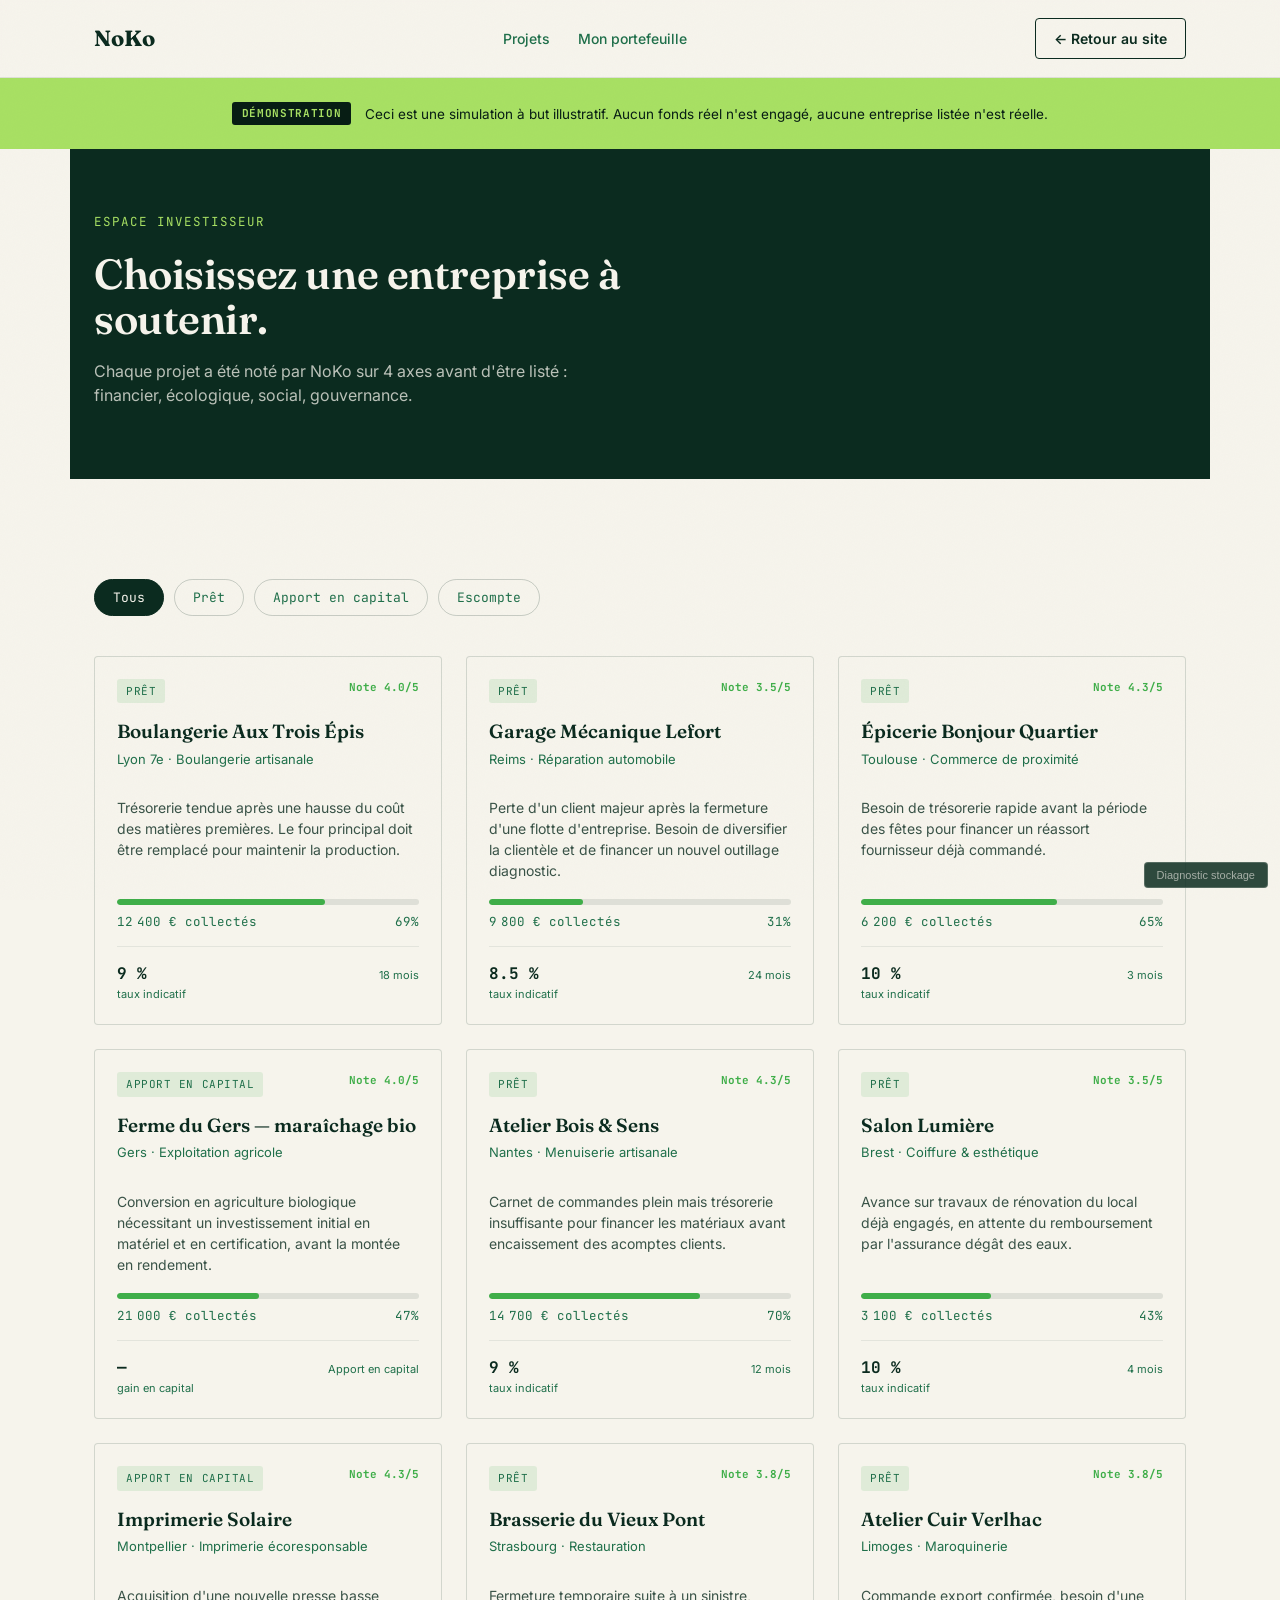
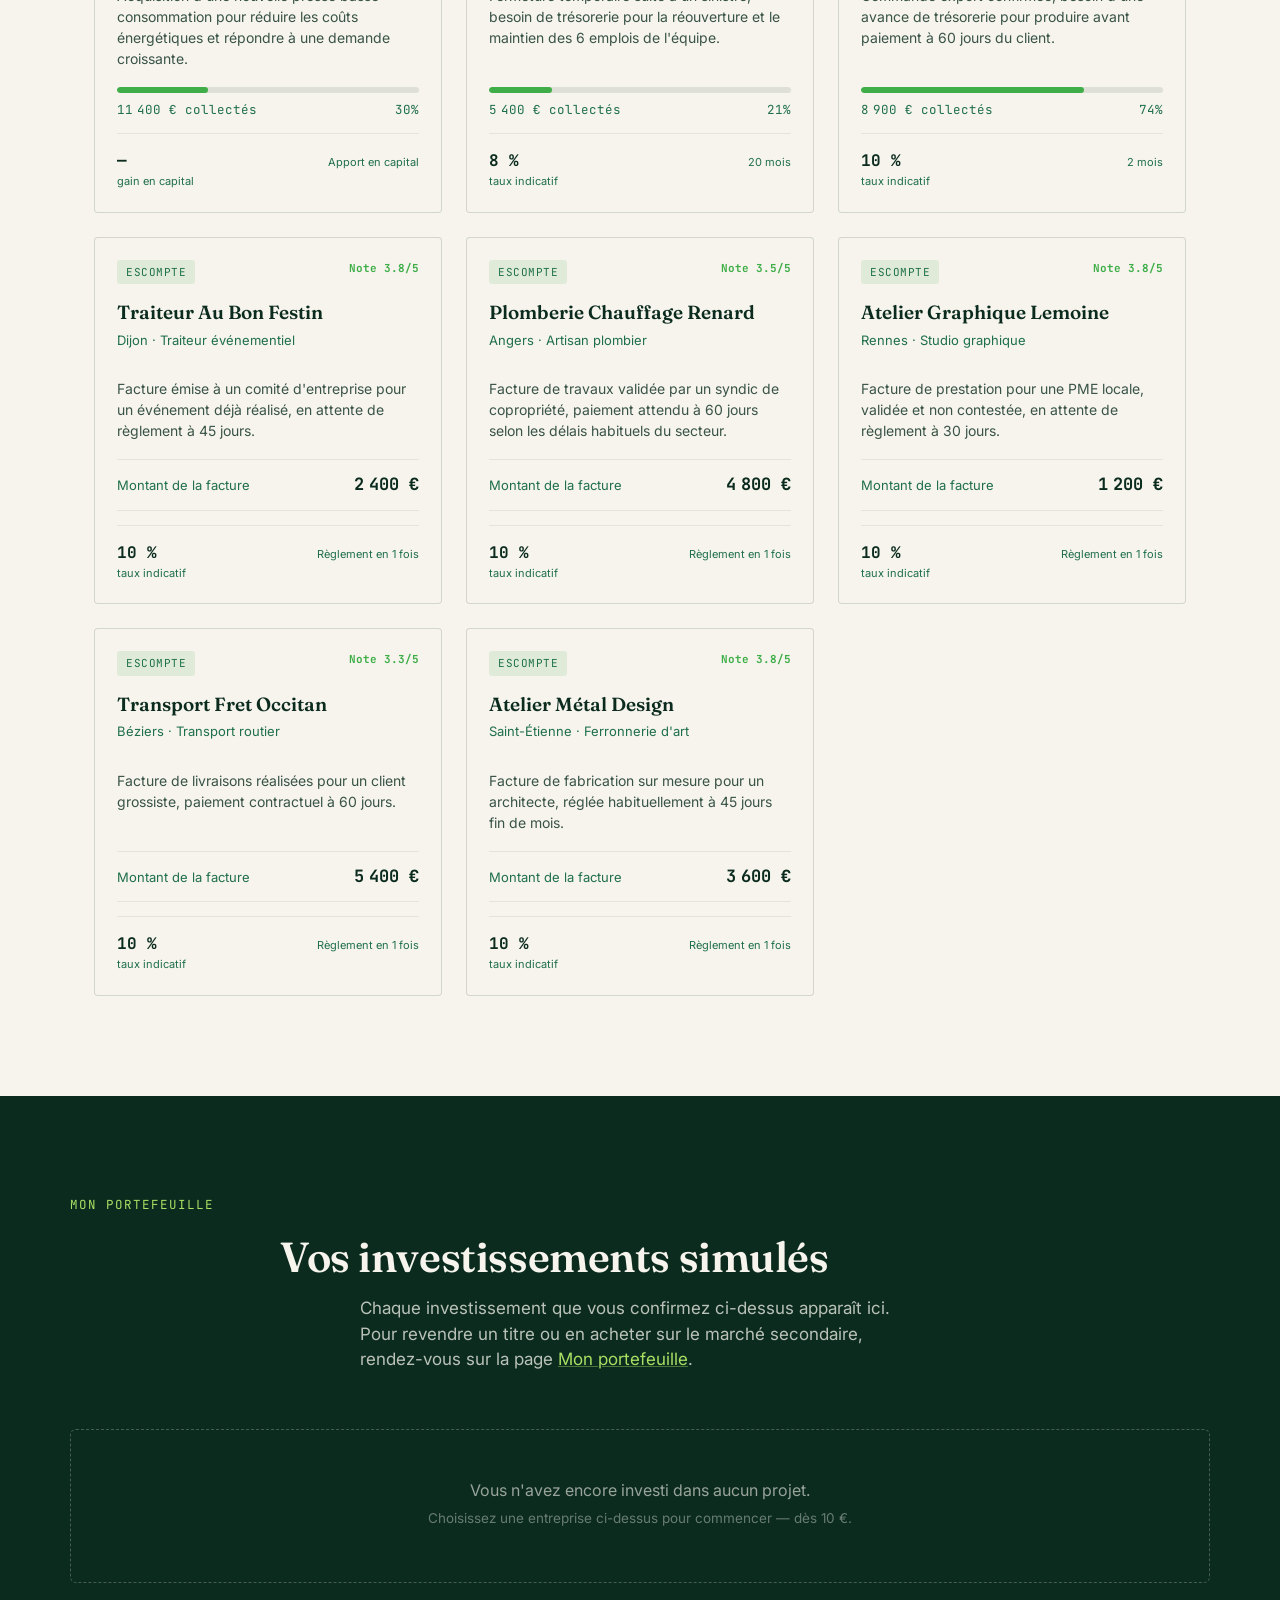
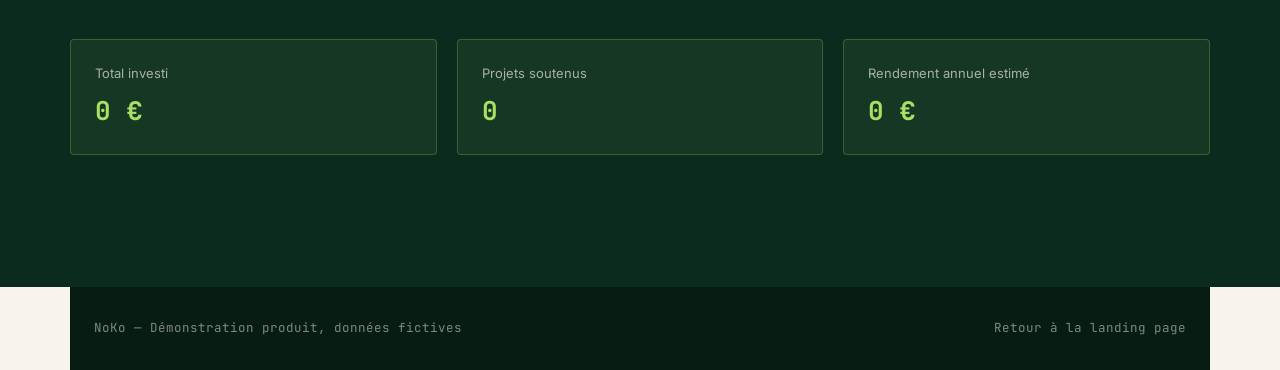
==== demo/index.html @ 0f59f904 "Escompte: retrait barre progression (remplacee par montant facture). Achat multiple sur marche secon" ====
<!DOCTYPE html>
<html lang="fr">
<head>
<meta charset="UTF-8">
<meta name="viewport" content="width=device-width, initial-scale=1.0">
<title>Démo — NoKo</title>
<meta name="description" content="Démonstration de la plateforme NoKo : parcourez des projets de TPE en difficulté et simulez un investissement.">
<link rel="preconnect" href="https://fonts.googleapis.com">
<link rel="preconnect" href="https://fonts.gstatic.com" crossorigin>
<link href="https://fonts.googleapis.com/css2?family=Fraunces:opsz,wght@9..144,300..900&family=Inter:wght@400;500;600;700&family=JetBrains+Mono:wght@400;500;700&display=swap" rel="stylesheet">
<link rel="stylesheet" href="../style.css">
<link rel="stylesheet" href="demo.css">
</head>
<body>

<div class="grain"></div>

<header class="nav">
  <div class="nav-inner">
    <a href="../" class="logo">NoKo</a>
    <nav class="nav-links">
      <a href="#projets">Projets</a>
      <a href="portefeuille.html">Mon portefeuille</a>
    </nav>
    <a href="../" class="btn btn-ghost nav-cta">← Retour au site</a>
  </div>
</header>

<main>
  <section class="demo-banner">
    <span class="demo-tag">Démonstration</span>
    <p>Ceci est une simulation à but illustratif. Aucun fonds réel n'est engagé, aucune entreprise listée n'est réelle.</p>
  </section>

  <section class="demo-hero">
    <p class="eyebrow">Espace investisseur</p>
    <h1>Choisissez une entreprise à soutenir.</h1>
    <p class="hero-sub-light">Chaque projet a été noté par NoKo sur 4 axes avant d'être listé : financier, écologique, social, gouvernance.</p>
  </section>

  <section class="section" id="projets">
    <div class="filters">
      <button class="filter-chip active" data-filter="tous">Tous</button>
      <button class="filter-chip" data-filter="pret">Prêt</button>
      <button class="filter-chip" data-filter="capital">Apport en capital</button>
      <button class="filter-chip" data-filter="escompte">Escompte</button>
    </div>

    <div class="project-grid" id="project-grid"></div>
  </section>

  <!-- Modal projet / investissement -->
  <div class="modal-overlay" id="modal-overlay">
    <div class="modal" role="dialog" aria-modal="true" aria-labelledby="modal-title">
      <button class="modal-close" id="modal-close" aria-label="Fermer">×</button>
      <div id="modal-content"></div>
    </div>
  </div>

  <section class="section section-dark" id="portefeuille">
    <p class="eyebrow">Mon portefeuille</p>
    <h2>Vos investissements simulés</h2>
    <p class="section-intro">Chaque investissement que vous confirmez ci-dessus apparaît ici. Pour revendre un titre ou en acheter sur le marché secondaire, rendez-vous sur la page <a href="portefeuille.html" class="inline-link">Mon portefeuille</a>.</p>

    <div id="portfolio-empty" class="portfolio-empty">
      <p>Vous n'avez encore investi dans aucun projet.</p>
      <p class="portfolio-empty-sub">Choisissez une entreprise ci-dessus pour commencer — dès 10 €.</p>
    </div>

    <div id="portfolio-summary" class="portfolio-summary" hidden>
      <div class="summary-card">
        <span class="summary-label">Total investi</span>
        <span class="summary-value" id="summary-total">0 €</span>
      </div>
      <div class="summary-card">
        <span class="summary-label">Projets soutenus</span>
        <span class="summary-value" id="summary-count">0</span>
      </div>
      <div class="summary-card">
        <span class="summary-label">Rendement annuel estimé</span>
        <span class="summary-value" id="summary-yield">0 €</span>
      </div>
    </div>

    <div id="portfolio-list" class="portfolio-list"></div>
  </section>
</main>

<footer class="footer">
  <span>NoKo — Démonstration produit, données fictives</span>
  <span><a href="../">Retour à la landing page</a></span>
</footer>

<script src="portfolio-store.js?v=3"></script>
<script src="demo.js?v=3"></script>
</body>
</html>
---- style.css ----
/* ============================================
   NOKO — Design tokens
   ============================================ */
:root{
  --forest:      #0B2B1F;
  --forest-deep: #071D14;
  --green-mid:   #1F6F4A;
  --green-vivid: #3FAE49;
  --green-acid:  #A8E063;
  --cream:       #F6F4EC;
  --cream-dim:   #ECE8DA;
  --ink:         #0B2B1F;

  --font-display: "Fraunces", serif;
  --font-body: "Inter", sans-serif;
  --font-mono: "JetBrains Mono", monospace;

  --radius: 4px;
  --max-w: 1140px;
}

*{ box-sizing: border-box; }
html{ scroll-behavior: smooth; }

body{
  margin: 0;
  background: var(--cream);
  color: var(--ink);
  font-family: var(--font-body);
  font-size: 16px;
  line-height: 1.5;
  -webkit-font-smoothing: antialiased;
}

a{ color: inherit; text-decoration: none; }

h1, h2, h3{
  font-family: var(--font-display);
  font-weight: 600;
  line-height: 1.08;
  margin: 0;
  letter-spacing: -0.01em;
}

::selection{ background: var(--green-acid); color: var(--forest-deep); }

:focus-visible{
  outline: 2px solid var(--green-vivid);
  outline-offset: 3px;
}

/* Subtle grain overlay for warmth, not decoration */
.grain{
  position: fixed; inset: 0; pointer-events: none; z-index: 999;
  opacity: 0.025; mix-blend-mode: multiply;
  background-image: url("data:image/svg+xml,%3Csvg xmlns='http://www.w3.org/2000/svg' width='100' height='100'%3E%3Cfilter id='n'%3E%3CfeTurbulence type='fractalNoise' baseFrequency='0.9' numOctaves='2'/%3E%3C/filter%3E%3Crect width='100%25' height='100%25' filter='url(%23n)'/%3E%3C/svg%3E");
}

@media (prefers-reduced-motion: reduce){
  *{ animation-duration: 0.01ms !important; transition-duration: 0.01ms !important; }
}

/* ============================================
   NAV
   ============================================ */
.nav{
  position: sticky; top: 0; z-index: 100;
  background: rgba(246,244,236,0.92);
  backdrop-filter: blur(8px);
  border-bottom: 1px solid rgba(11,43,31,0.1);
}
.nav-inner{
  max-width: var(--max-w); margin: 0 auto;
  display: flex; align-items: center; justify-content: space-between;
  padding: 18px 24px;
}
.logo{
  font-family: var(--font-display);
  font-weight: 700; font-size: 22px;
  color: var(--forest);
}
.nav-links{ display: flex; gap: 28px; }
.nav-links a{
  font-size: 14px; font-weight: 500;
  color: var(--green-mid);
  transition: color 0.15s;
}
.nav-links a:hover{ color: var(--forest); }
.nav-cta{ font-size: 14px !important; padding: 9px 18px !important; }

@media (max-width: 760px){
  .nav-links{ display: none; }
}

/* ============================================
   BUTTONS
   ============================================ */
.btn{
  display: inline-flex; align-items: center; justify-content: center;
  padding: 14px 28px;
  font-family: var(--font-body); font-weight: 600; font-size: 15px;
  border-radius: var(--radius);
  border: 1.5px solid transparent;
  cursor: pointer;
  transition: transform 0.15s, background 0.15s, color 0.15s, border-color 0.15s;
}
.btn-primary{
  background: var(--green-vivid); color: var(--forest-deep);
}
.btn-primary:hover{ background: var(--green-acid); transform: translateY(-1px); }

.btn-ghost{
  background: transparent; border-color: var(--forest);
  color: var(--forest);
}
.btn-ghost:hover{ background: var(--forest); color: var(--cream); }

.btn-text{
  color: var(--green-mid); padding: 14px 8px;
}
.btn-text:hover{ color: var(--forest); }

/* ============================================
   HERO
   ============================================ */
.hero{
  position: relative;
  padding-top: 64px;
  overflow: hidden;
  background: var(--forest);
  color: var(--cream);
}

.hero-ticker{
  border-top: 1px solid rgba(246,244,236,0.15);
  border-bottom: 1px solid rgba(246,244,236,0.15);
  overflow: hidden;
  white-space: nowrap;
  padding: 12px 0;
  background: var(--forest-deep);
}
.ticker-track{
  display: inline-flex;
  animation: ticker 38s linear infinite;
}
.ticker-track span{
  font-family: var(--font-mono);
  font-size: 13px;
  color: var(--green-acid);
  padding: 0 32px;
  border-right: 1px solid rgba(168,224,99,0.25);
}
@keyframes ticker{
  from{ transform: translateX(0); }
  to{ transform: translateX(-50%); }
}

.hero-content{
  max-width: var(--max-w); margin: 0 auto;
  padding: 88px 24px 110px;
}
.eyebrow{
  font-family: var(--font-mono);
  font-size: 12.5px; letter-spacing: 0.08em; text-transform: uppercase;
  color: var(--green-acid);
  margin: 0 0 20px;
}
.hero h1{
  font-size: clamp(36px, 6vw, 64px);
  color: var(--cream);
  margin-bottom: 28px;
  max-width: 760px;
}
.underline-acid{
  color: var(--green-acid);
  text-decoration: underline;
  text-decoration-thickness: 3px;
  text-underline-offset: 4px;
  text-decoration-color: rgba(168,224,99,0.4);
}
.hero-sub{
  font-size: 18px; line-height: 1.6;
  max-width: 540px;
  color: rgba(246,244,236,0.82);
  margin-bottom: 40px;
}
.hero-actions{ display: flex; gap: 16px; flex-wrap: wrap; align-items: center; }
.hero .btn-text{ color: var(--green-acid); }
.hero .btn-text:hover{ color: var(--cream); }

/* ============================================
   SECTIONS — generic
   ============================================ */
.section{
  max-width: var(--max-w); margin: 0 auto;
  padding: 100px 24px;
}
.section-dark{
  max-width: 100%;
  background: var(--forest);
  color: var(--cream);
}
.section-dark > *{ max-width: var(--max-w); margin-left: auto; margin-right: auto; }
.section-dark .eyebrow{ color: var(--green-acid); }
.section-dark h2{ color: var(--cream); }

.section h2{
  font-size: clamp(28px, 4vw, 42px);
  max-width: 720px;
  margin-bottom: 8px;
}
.section-intro{
  font-size: 17px; color: var(--green-mid);
  max-width: 560px; margin-top: 16px;
}
.section-dark .section-intro{ color: rgba(246,244,236,0.75); }
.section-note{
  font-family: var(--font-mono); font-size: 12.5px;
  color: var(--green-mid); margin-top: 40px;
}

/* ============================================
   PROBLEME — stats
   ============================================ */
.stat-row{
  display: grid; grid-template-columns: repeat(3, 1fr); gap: 32px;
  margin-top: 56px;
}
.stat-block{ display: flex; flex-direction: column; gap: 10px; }
.stat-num{
  font-family: var(--font-mono); font-weight: 700;
  font-size: 48px; color: var(--green-vivid);
  line-height: 1;
}
.stat-label{ font-size: 15px; color: var(--forest); opacity: 0.85; }

@media (max-width: 760px){
  .stat-row{ grid-template-columns: 1fr; gap: 36px; }
}

/* ============================================
   MODELE — compare + how-it-works
   ============================================ */
.compare{
  display: grid; grid-template-columns: 1fr 1fr; gap: 24px;
  margin-top: 56px;
}
.compare-col{
  padding: 32px; border-radius: var(--radius);
}
.compare-them{
  background: rgba(246,244,236,0.04);
  border: 1px solid rgba(246,244,236,0.12);
}
.compare-them h3{ color: rgba(246,244,236,0.6); font-size: 16px; margin-bottom: 18px; font-weight: 500;}
.compare-them ul{ color: rgba(246,244,236,0.55); }

.compare-us{
  background: rgba(168,224,99,0.08);
  border: 1px solid rgba(168,224,99,0.35);
}
.compare-us h3{ color: var(--green-acid); font-size: 16px; margin-bottom: 18px; font-weight: 600;}
.compare-us ul{ color: var(--cream); }

.compare ul{ margin: 0; padding: 0; list-style: none; display: flex; flex-direction: column; gap: 14px; font-size: 15px; }
.compare li{ padding-left: 18px; border-left: 2px solid rgba(255,255,255,0.15); }

@media (max-width: 760px){
  .compare{ grid-template-columns: 1fr; }
}

.how-it-works{
  display: grid; grid-template-columns: repeat(3, 1fr); gap: 32px;
  margin-top: 72px;
}
.how-num{
  display: block;
  font-family: var(--font-mono); font-size: 12.5px; letter-spacing: 0.06em; text-transform: uppercase;
  color: var(--green-vivid); margin-bottom: 12px;
}
.how-step p{ font-size: 15px; color: rgba(246,244,236,0.78); margin: 0; }

@media (max-width: 760px){
  .how-it-works{ grid-template-columns: 1fr; gap: 28px; }
}

.blockchain-note{
  margin-top: 56px; padding-top: 32px;
  border-top: 1px solid rgba(246,244,236,0.15);
  font-size: 14.5px; color: rgba(246,244,236,0.65);
  max-width: 640px;
}

/* ============================================
   SIMULATEUR (signature element)
   ============================================ */
.simulator{
  display: grid; grid-template-columns: 1fr 1fr; gap: 0;
  margin-top: 56px;
  border: 1.5px solid var(--forest);
  border-radius: var(--radius);
  overflow: hidden;
}
.simulator-input{
  padding: 44px 36px;
  background: var(--cream-dim);
}
.simulator-input label{
  display: block;
  font-family: var(--font-mono); font-size: 12.5px; text-transform: uppercase; letter-spacing: 0.06em;
  color: var(--green-mid); margin-bottom: 16px;
}
.amount-display{
  font-family: var(--font-mono); font-weight: 700;
  font-size: 56px; color: var(--forest);
  margin-bottom: 28px;
}
.amount-period{ font-size: 20px; color: var(--green-mid); }

input[type="range"]{
  width: 100%; height: 6px;
  -webkit-appearance: none; appearance: none;
  background: linear-gradient(to right, var(--green-vivid) 0%, var(--green-vivid) 4%, rgba(11,43,31,0.15) 4%);
  border-radius: 3px; outline: none;
}
input[type="range"]::-webkit-slider-thumb{
  -webkit-appearance: none;
  width: 22px; height: 22px; border-radius: 50%;
  background: var(--forest);
  border: 3px solid var(--green-acid);
  cursor: pointer;
}
input[type="range"]::-moz-range-thumb{
  width: 22px; height: 22px; border-radius: 50%;
  background: var(--forest); border: 3px solid var(--green-acid);
  cursor: pointer;
}
.slider-bounds{
  display: flex; justify-content: space-between;
  font-family: var(--font-mono); font-size: 12px; color: var(--green-mid);
  margin-top: 10px;
}

.simulator-output{
  padding: 44px 36px;
  background: var(--forest);
  color: var(--cream);
  display: flex; flex-direction: column; gap: 22px;
}
.output-line{ display: flex; flex-direction: column; gap: 4px; }
.output-label{ font-size: 13.5px; color: rgba(246,244,236,0.65); }
.output-value{
  font-family: var(--font-mono); font-weight: 700; font-size: 26px;
  color: var(--green-acid);
}
.output-disclaimer{
  font-size: 12.5px; color: rgba(246,244,236,0.5);
  margin-top: auto; padding-top: 14px;
  border-top: 1px solid rgba(246,244,236,0.12);
}

@media (max-width: 760px){
  .simulator{ grid-template-columns: 1fr; }
}

.persona-card{
  margin-top: 32px; padding: 28px 32px;
  border-left: 3px solid var(--green-vivid);
  background: var(--cream-dim);
  border-radius: 0 var(--radius) var(--radius) 0;
}
.persona-head{ display: flex; align-items: baseline; gap: 12px; margin-bottom: 10px; flex-wrap: wrap; }
.persona-name{ font-family: var(--font-display); font-weight: 600; font-size: 18px; }
.persona-role{ font-family: var(--font-mono); font-size: 12.5px; color: var(--green-mid); }
.persona-card p{ margin: 0; font-size: 15px; color: var(--forest); opacity: 0.85; }

/* ============================================
   CHIFFRES
   ============================================ */
.numbers-table{ margin-top: 56px; }
.numbers-row{
  display: grid; grid-template-columns: 2fr 1fr 1fr 1fr;
  padding: 16px 0;
  border-bottom: 1px solid rgba(246,244,236,0.12);
  font-family: var(--font-mono); font-size: 15px;
}
.numbers-row span:not(:first-child){ text-align: right; }
.numbers-head{
  font-size: 12.5px; text-transform: uppercase; letter-spacing: 0.06em;
  color: var(--green-mid); border-bottom-color: rgba(246,244,236,0.25);
}
.numbers-row:first-child > span:first-child{ font-family: var(--font-body); }
.numbers-row:not(.numbers-head) span:first-child{ font-family: var(--font-body); color: rgba(246,244,236,0.75); }
.numbers-highlight{ color: var(--green-acid); font-weight: 700; }
.numbers-highlight span:first-child{ color: var(--green-acid) !important; font-weight: 600; }

@media (max-width: 600px){
  .numbers-row{ font-size: 12.5px; grid-template-columns: 1.6fr 1fr 1fr 1fr; }
}

.ask-card{
  margin-top: 64px; padding: 40px;
  background: rgba(168,224,99,0.07);
  border: 1px solid rgba(168,224,99,0.3);
  border-radius: var(--radius);
  display: flex; justify-content: space-between; align-items: center; gap: 32px;
  flex-wrap: wrap;
}
.ask-main{ display: flex; flex-direction: column; gap: 6px; }
.ask-label{ font-size: 13.5px; color: rgba(246,244,236,0.65); }
.ask-amount{ font-family: var(--font-mono); font-weight: 700; font-size: 40px; color: var(--green-acid); }
.ask-details{ display: flex; gap: 36px; flex-wrap: wrap; }
.ask-details div{ display: flex; flex-direction: column; gap: 4px; }
.ask-num{ font-family: var(--font-mono); font-weight: 700; font-size: 22px; color: var(--cream); }
.ask-details span:last-child{ font-size: 12.5px; color: rgba(246,244,236,0.6); }

/* ============================================
   EQUIPE
   ============================================ */
.team-grid{
  display: grid; grid-template-columns: repeat(3, 1fr); gap: 24px;
  margin-top: 56px;
}
.team-card{
  display: flex; flex-direction: column; gap: 8px;
  padding: 28px;
  border: 1px solid rgba(11,43,31,0.15);
  border-radius: var(--radius);
  transition: border-color 0.15s, transform 0.15s;
}
.team-card:hover{ border-color: var(--green-vivid); transform: translateY(-2px); }
.team-name{ font-family: var(--font-display); font-weight: 600; font-size: 19px; }
.team-role{ font-family: var(--font-mono); font-size: 12.5px; color: var(--green-mid); }
.team-card a{ font-size: 14px; color: var(--green-vivid); margin-top: 8px; }
.team-card a:hover{ text-decoration: underline; }

@media (max-width: 760px){
  .team-grid{ grid-template-columns: 1fr; }
}

/* ============================================
   CTA FINAL + FOOTER
   ============================================ */
.cta-final{
  text-align: center;
  padding: 120px 24px;
  background: var(--green-vivid);
  color: var(--forest-deep);
}
.cta-final h2{
  font-size: clamp(28px, 4.5vw, 46px);
  margin-bottom: 36px;
}
.cta-final .btn-ghost{ border-color: var(--forest-deep); color: var(--forest-deep); }
.cta-final .btn-ghost:hover{ background: var(--forest-deep); color: var(--cream); }
.cta-final .hero-actions{ justify-content: center; }

.footer{
  display: flex; justify-content: space-between; flex-wrap: wrap; gap: 8px;
  padding: 32px 24px;
  background: var(--forest-deep);
  color: rgba(246,244,236,0.5);
  font-family: var(--font-mono); font-size: 12.5px;
  max-width: var(--max-w); margin: 0 auto;
}
---- demo/demo.css ----
/* ============================================
   DEMO — styles spécifiques
   ============================================ */

.demo-banner{
  background: var(--green-acid);
  color: var(--forest-deep);
  display: flex; align-items: center; gap: 14px; justify-content: center;
  padding: 12px 24px;
  font-size: 13.5px;
  flex-wrap: wrap; text-align: center;
}
.demo-tag{
  font-family: var(--font-mono); font-weight: 700; font-size: 11px;
  text-transform: uppercase; letter-spacing: 0.06em;
  background: var(--forest-deep); color: var(--green-acid);
  padding: 3px 10px; border-radius: 3px;
}

.demo-hero{
  background: var(--forest);
  color: var(--cream);
  padding: 64px 24px 56px;
  max-width: var(--max-w);
  margin: 0 auto;
}
.demo-hero h1{
  font-size: clamp(28px, 4.5vw, 42px);
  color: var(--cream);
  margin: 18px 0 14px;
  max-width: 640px;
}
.hero-sub-light{ color: rgba(246,244,236,0.75); font-size: 16px; max-width: 520px; }

/* Filters */
.filters{ display: flex; gap: 10px; flex-wrap: wrap; margin-bottom: 40px; }
.filter-chip{
  font-family: var(--font-mono); font-size: 13px;
  padding: 9px 18px;
  border: 1.5px solid rgba(11,43,31,0.2);
  background: transparent; color: var(--green-mid);
  border-radius: 100px; cursor: pointer;
  transition: all 0.15s;
}
.filter-chip:hover{ border-color: var(--green-vivid); }
.filter-chip.active{
  background: var(--forest); border-color: var(--forest); color: var(--cream);
}

/* Project grid */
.project-grid{
  display: grid; grid-template-columns: repeat(3, 1fr); gap: 24px;
}
@media (max-width: 900px){ .project-grid{ grid-template-columns: 1fr 1fr; } }
@media (max-width: 600px){ .project-grid{ grid-template-columns: 1fr; } }

.project-card{
  display: flex; flex-direction: column;
  border: 1px solid rgba(11,43,31,0.15);
  border-radius: var(--radius);
  overflow: hidden;
  background: var(--cream);
  cursor: pointer;
  transition: transform 0.15s, border-color 0.15s, box-shadow 0.15s;
}
.project-card:hover{
  transform: translateY(-3px);
  border-color: var(--green-vivid);
  box-shadow: 0 8px 24px rgba(11,43,31,0.08);
}
.project-card-top{
  padding: 22px 22px 0;
  display: flex; justify-content: space-between; align-items: flex-start; gap: 10px;
}
.project-type{
  font-family: var(--font-mono); font-size: 11px; text-transform: uppercase; letter-spacing: 0.05em;
  padding: 4px 9px; border-radius: 3px;
  background: rgba(63,174,73,0.12); color: var(--green-mid);
  white-space: nowrap;
}
.project-score{
  font-family: var(--font-mono); font-size: 11px;
  color: var(--green-vivid); font-weight: 700;
}
.project-body{ padding: 14px 22px 22px; flex: 1; display: flex; flex-direction: column; }
.project-name{ font-family: var(--font-display); font-weight: 600; font-size: 19px; margin-bottom: 4px; }
.project-loc{ font-size: 13px; color: var(--green-mid); margin-bottom: 14px; }
.project-desc{ font-size: 14px; color: var(--forest); opacity: 0.8; margin-bottom: 18px; flex: 1; }

.project-progress{ margin-bottom: 14px; }
.progress-bar{
  height: 6px; border-radius: 3px;
  background: rgba(11,43,31,0.1);
  overflow: hidden; margin-bottom: 8px;
}
.progress-fill{ height: 100%; background: var(--green-vivid); border-radius: 3px; }
.progress-meta{
  display: flex; justify-content: space-between;
  font-family: var(--font-mono); font-size: 12.5px; color: var(--green-mid);
}

.project-footer{
  display: flex; justify-content: space-between; align-items: baseline;
  border-top: 1px solid rgba(11,43,31,0.08);
  padding-top: 14px;
}
.project-rate{ font-family: var(--font-mono); font-weight: 700; font-size: 16px; color: var(--forest); }
.project-rate-label{ font-size: 11px; color: var(--green-mid); display: block; }

/* Modal */
.modal-overlay{
  position: fixed; inset: 0; z-index: 200;
  background: rgba(7,29,20,0.6);
  display: none; align-items: center; justify-content: center;
  padding: 20px;
}
.modal-overlay.open{ display: flex; }
.modal{
  position: relative;
  background: var(--cream);
  border-radius: 6px;
  max-width: 520px; width: 100%;
  max-height: 88vh; overflow-y: auto;
  padding: 36px;
}
.modal-close{
  position: absolute; top: 16px; right: 16px;
  width: 32px; height: 32px; border-radius: 50%;
  background: rgba(11,43,31,0.08); border: none;
  font-size: 20px; color: var(--forest); cursor: pointer;
  line-height: 1;
}
.modal-close:hover{ background: rgba(11,43,31,0.15); }

.modal h2{ font-size: 24px; margin-bottom: 4px; padding-right: 30px; }
.modal-loc{ font-size: 13.5px; color: var(--green-mid); margin-bottom: 18px; }
.modal-desc{ font-size: 15px; line-height: 1.6; color: var(--forest); opacity: 0.85; margin-bottom: 24px; }

.modal-scores{ display: grid; grid-template-columns: repeat(4, 1fr); gap: 10px; margin-bottom: 28px; }
.modal-score{ text-align: center; padding: 10px 6px; background: var(--cream-dim); border-radius: 4px; }
.modal-score-val{ font-family: var(--font-mono); font-weight: 700; color: var(--green-vivid); display: block; font-size: 16px; }
.modal-score-label{ font-size: 10.5px; color: var(--green-mid); text-transform: uppercase; letter-spacing: 0.03em; }

.invest-form label{
  display: block; font-family: var(--font-mono); font-size: 12px; text-transform: uppercase; letter-spacing: 0.05em;
  color: var(--green-mid); margin-bottom: 10px;
}
.invest-amount-row{ display: flex; align-items: center; gap: 16px; margin-bottom: 8px; }
.invest-amount-row input[type="range"]{ flex: 1; }
.invest-amount-display{
  font-family: var(--font-mono); font-weight: 700; font-size: 22px; color: var(--forest);
  min-width: 80px; text-align: right;
}
.invest-presets{ display: flex; gap: 8px; margin: 14px 0 24px; }
.preset-btn{
  font-family: var(--font-mono); font-size: 13px;
  padding: 6px 14px; border-radius: 100px;
  border: 1.5px solid rgba(11,43,31,0.2); background: transparent; color: var(--green-mid);
  cursor: pointer; transition: all 0.15s;
}
.preset-btn:hover, .preset-btn.active{ border-color: var(--green-vivid); background: rgba(63,174,73,0.1); color: var(--forest); }

.invest-summary{
  background: var(--forest); color: var(--cream);
  border-radius: 4px; padding: 18px 20px; margin-bottom: 20px;
  display: flex; flex-direction: column; gap: 10px;
}
.invest-summary-row{ display: flex; justify-content: space-between; font-size: 14px; }
.invest-summary-row span:last-child{ font-family: var(--font-mono); color: var(--green-acid); font-weight: 600; }

.modal-confirm-btn{ width: 100%; }

.modal-success{ text-align: center; padding: 16px 0; }
.modal-success-icon{
  width: 56px; height: 56px; border-radius: 50%;
  background: var(--green-acid); color: var(--forest-deep);
  display: flex; align-items: center; justify-content: center;
  font-size: 28px; margin: 0 auto 20px;
}
.modal-success h2{ margin-bottom: 10px; }
.modal-success p{ color: var(--green-mid); font-size: 14.5px; margin-bottom: 24px; }

/* Portfolio */
.portfolio-empty{
  margin-top: 56px; padding: 48px;
  text-align: center;
  border: 1px dashed rgba(246,244,236,0.25);
  border-radius: 6px;
  color: rgba(246,244,236,0.6);
}
.portfolio-empty p{ margin: 0 0 6px; }
.portfolio-empty-sub{ font-size: 13.5px; color: rgba(246,244,236,0.4); }

.portfolio-summary{
  display: grid; grid-template-columns: repeat(3, 1fr); gap: 20px;
  margin-top: 56px; margin-bottom: 32px;
}
.summary-card{
  padding: 24px; border-radius: 4px;
  background: rgba(168,224,99,0.07);
  border: 1px solid rgba(168,224,99,0.25);
  display: flex; flex-direction: column; gap: 8px;
}
.summary-label{ font-size: 13px; color: rgba(246,244,236,0.65); }
.summary-value{ font-family: var(--font-mono); font-weight: 700; font-size: 26px; color: var(--green-acid); }

@media (max-width: 760px){
  .portfolio-summary{ grid-template-columns: 1fr; }
}

.portfolio-list{ display: flex; flex-direction: column; gap: 1px; }
.portfolio-item{
  display: flex; justify-content: space-between; align-items: center; gap: 16px;
  padding: 18px 0;
  border-bottom: 1px solid rgba(246,244,236,0.1);
  flex-wrap: wrap;
}
.portfolio-item-name{ font-family: var(--font-display); font-weight: 600; font-size: 16px; }
.portfolio-item-meta{ font-family: var(--font-mono); font-size: 12.5px; color: rgba(246,244,236,0.55); }
.portfolio-item-amount{ font-family: var(--font-mono); font-weight: 700; color: var(--green-acid); font-size: 16px; }

.toast{
  position: fixed; bottom: 28px; left: 50%; transform: translateX(-50%) translateY(20px);
  background: var(--forest); color: var(--cream);
  padding: 14px 24px; border-radius: 6px;
  font-size: 14px; opacity: 0; transition: opacity 0.25s, transform 0.25s;
  pointer-events: none; z-index: 300;
  border: 1px solid var(--green-acid);
}
.toast.show{ opacity: 1; transform: translateX(-50%) translateY(0); }

.tag-en-vente{
  font-family: var(--font-mono); font-size: 11px; font-weight: 700;
  color: var(--green-acid);
}
.inline-link{
  color: var(--green-acid); text-decoration: underline;
  text-decoration-color: rgba(168,224,99,0.4);
}
.inline-link:hover{ color: var(--cream); }

.diag-panel{
  position: fixed; bottom: 12px; right: 12px; z-index: 400;
  font-family: var(--font-mono);
}
.diag-toggle{
  font-size: 11px; padding: 6px 12px;
  background: rgba(11,43,31,0.85); color: rgba(246,244,236,0.6);
  border: 1px solid rgba(246,244,236,0.2); border-radius: 4px;
  cursor: pointer;
}
.diag-toggle:hover{ color: var(--cream); }
.diag-content{
  position: absolute; bottom: 36px; right: 0;
  max-width: 420px; max-height: 50vh; overflow: auto;
  background: rgba(7,29,20,0.97); color: #b9e8a0;
  border: 1px solid rgba(168,224,99,0.3); border-radius: 4px;
  padding: 14px; font-size: 11px; line-height: 1.5;
  white-space: pre-wrap; word-break: break-all;
}

.escompte-note{
  font-size: 13px; color: var(--green-mid);
  background: var(--cream-dim);
  border-left: 3px solid var(--green-vivid);
  padding: 12px 16px;
  margin: 0 0 24px;
  border-radius: 0 4px 4px 0;
}

.escompte-amount-block{
  display: flex; justify-content: space-between; align-items: baseline;
  padding: 12px 0; margin-bottom: 14px;
  border-top: 1px solid rgba(11,43,31,0.08);
  border-bottom: 1px solid rgba(11,43,31,0.08);
}
.escompte-amount-label{ font-size: 13px; color: var(--green-mid); }
.escompte-amount-value{ font-family: var(--font-mono); font-weight: 700; font-size: 17px; color: var(--forest); }
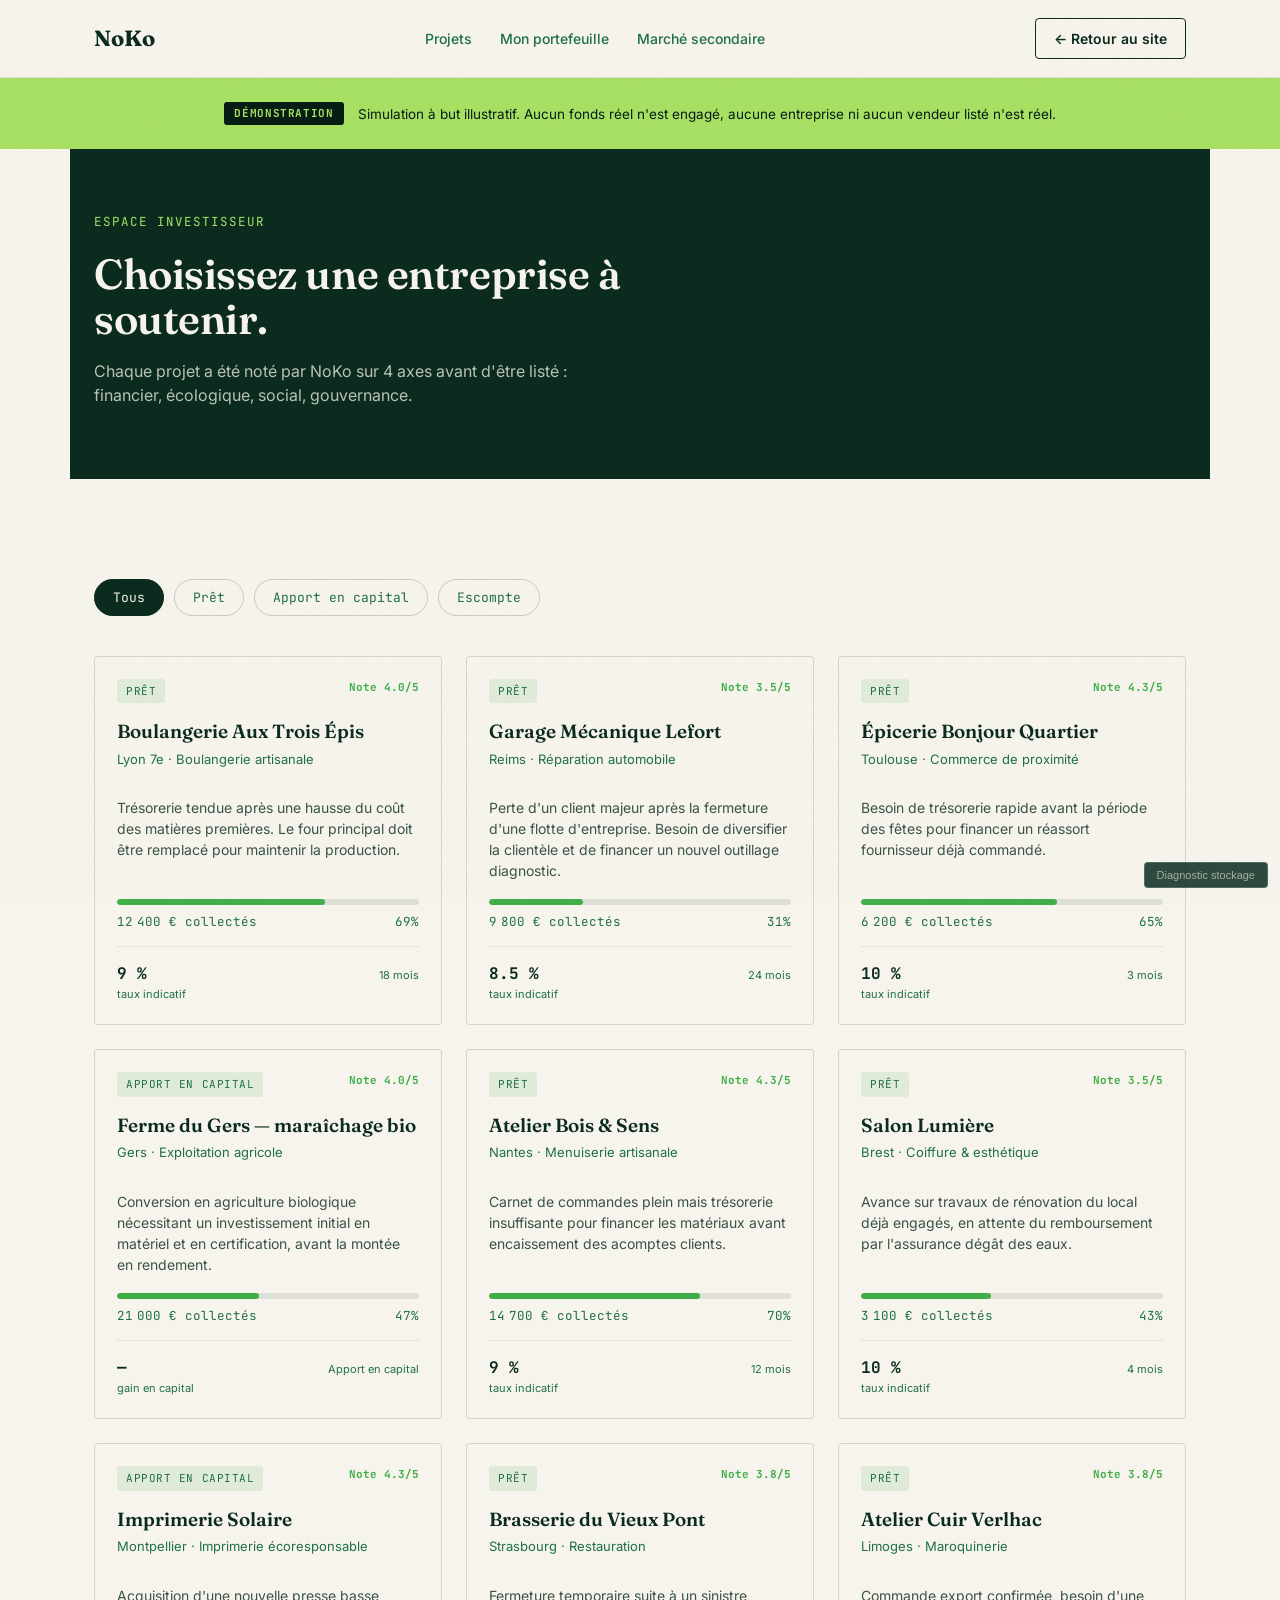
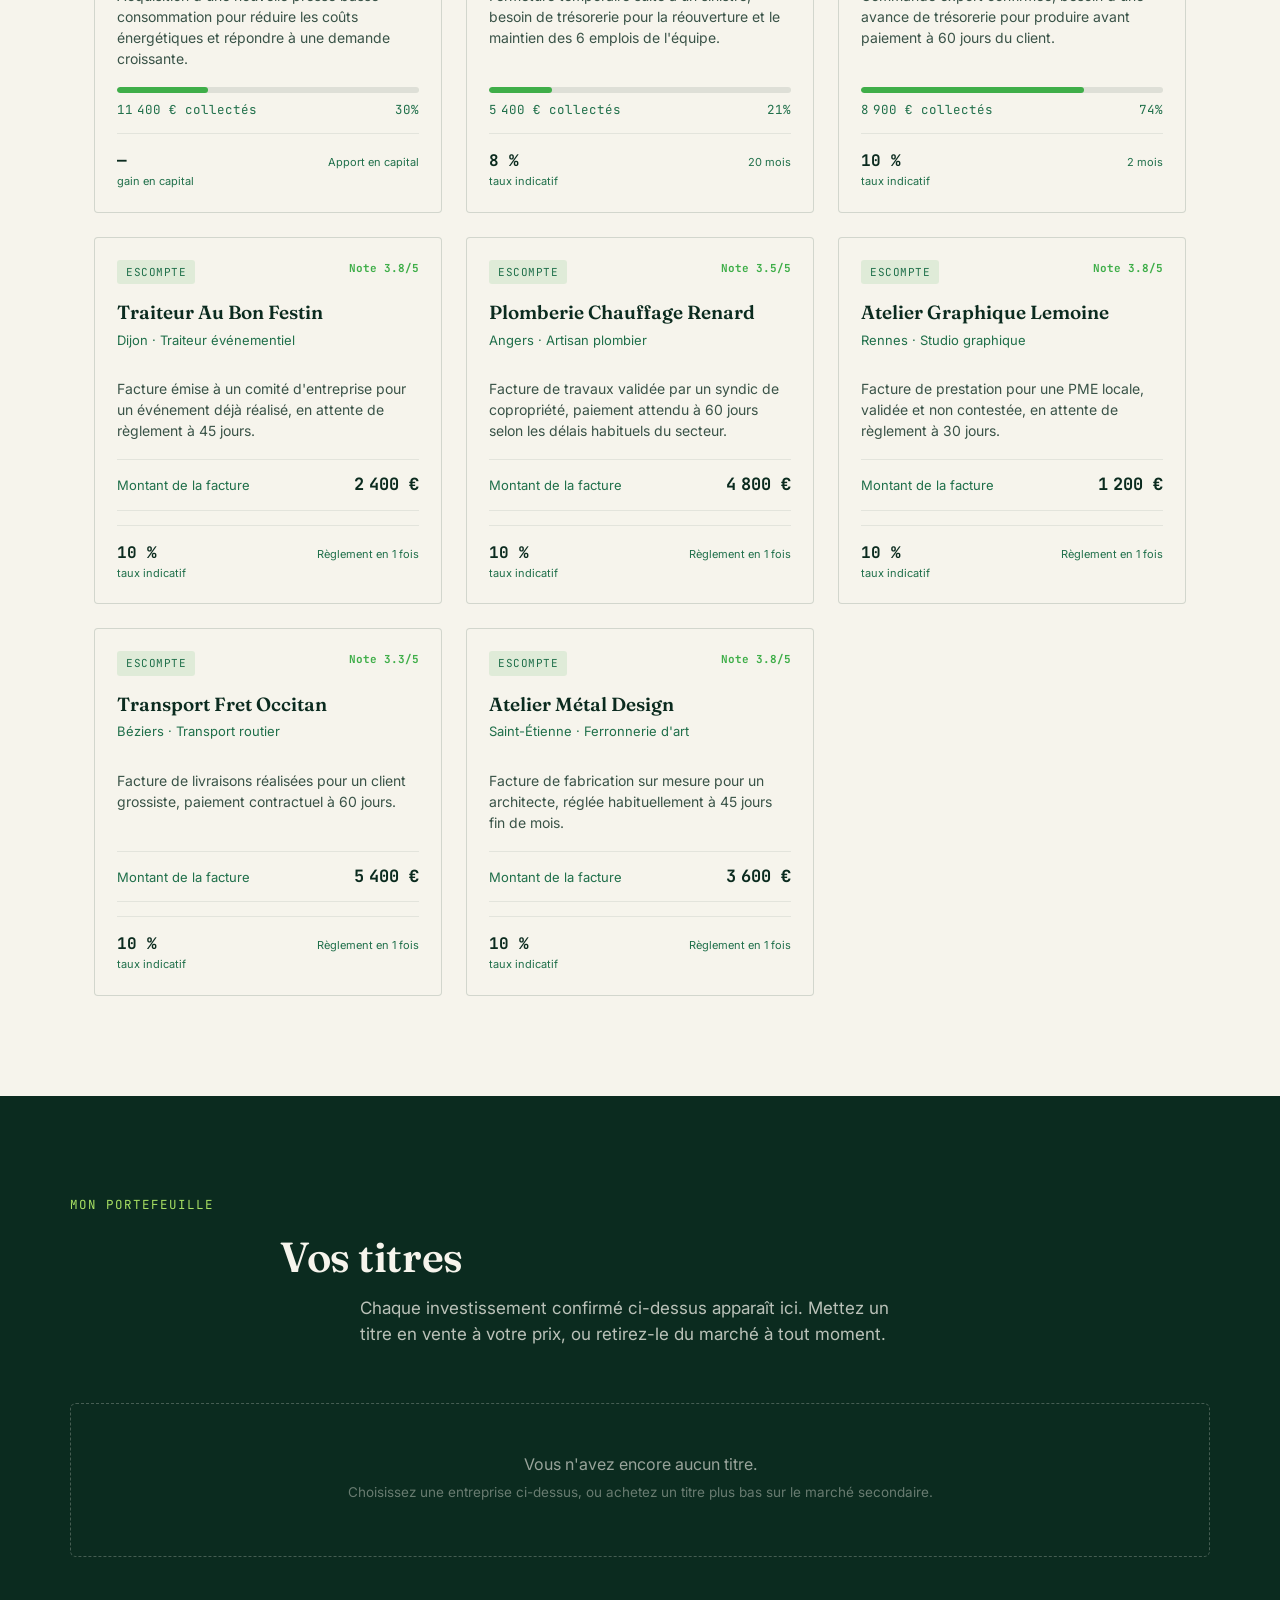
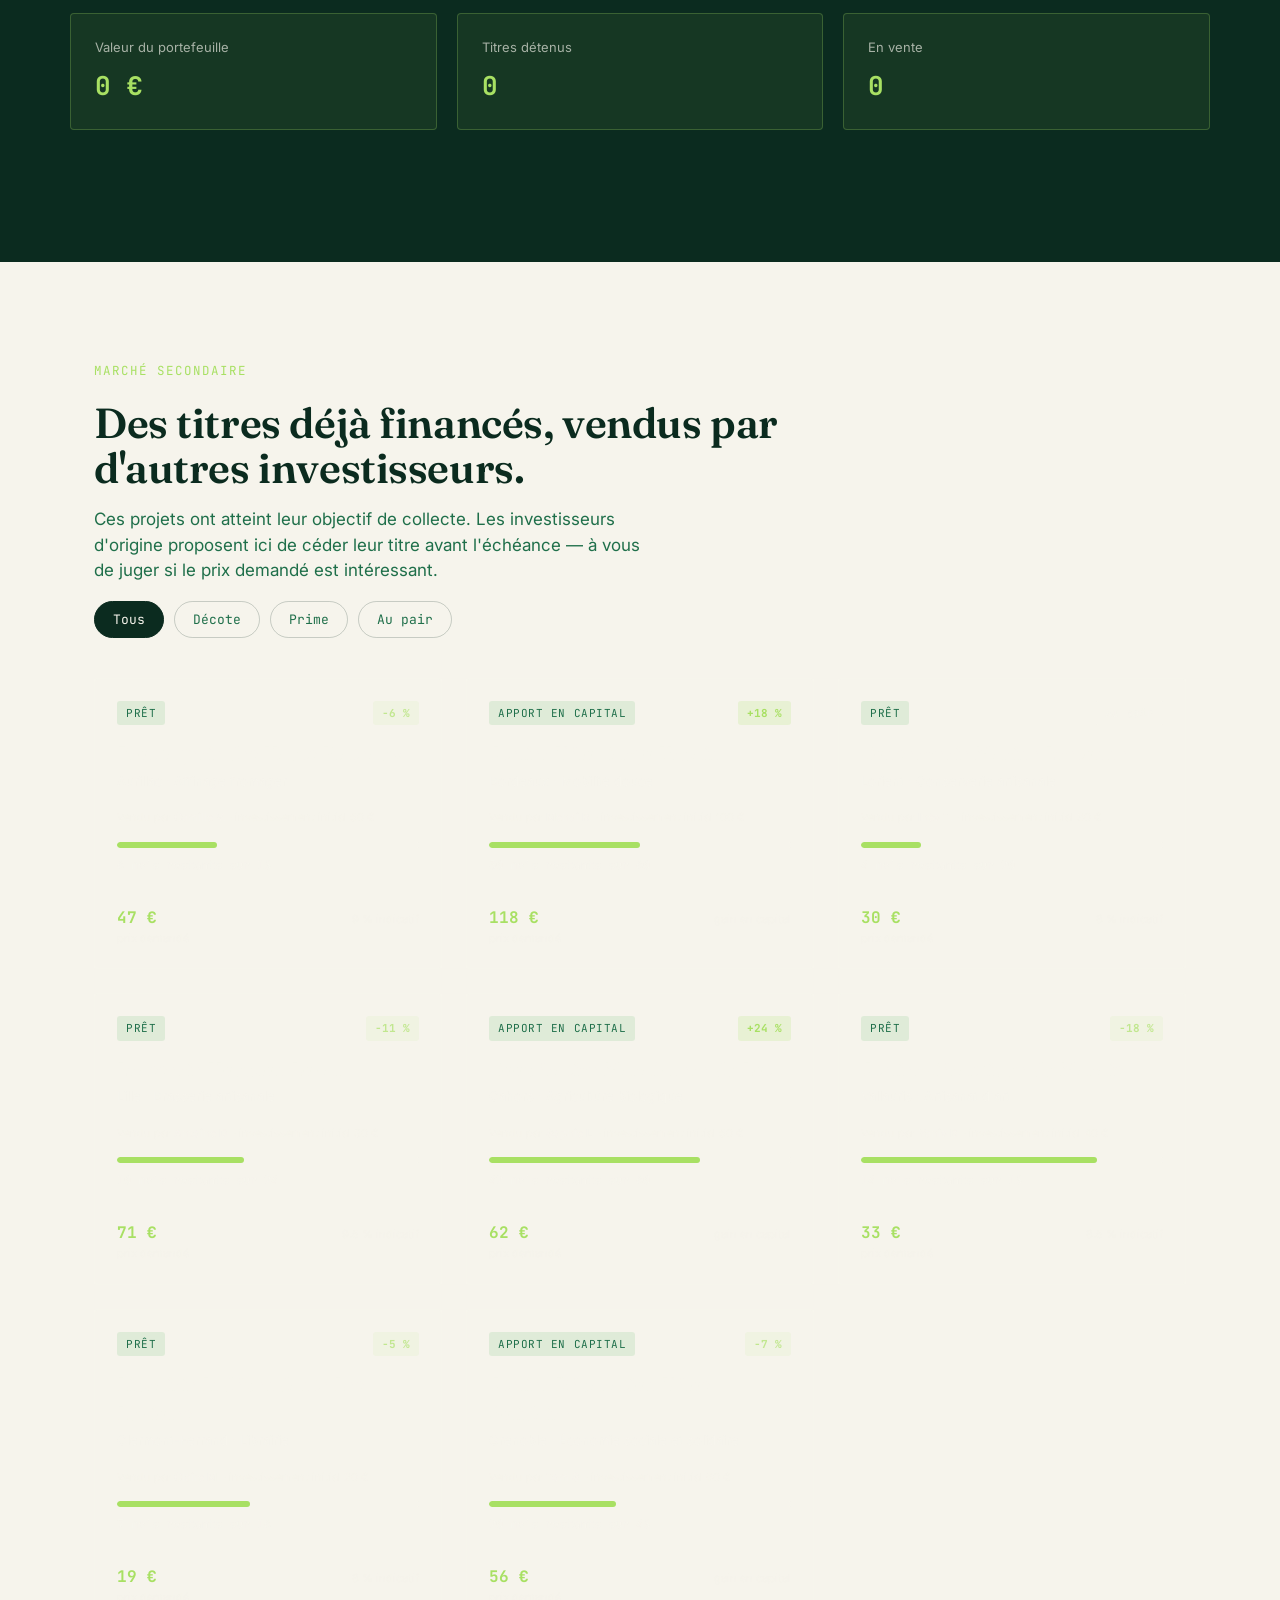
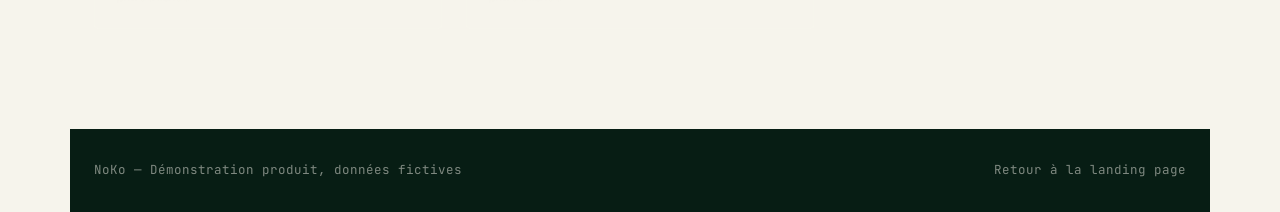
==== commit c3d5c5f3: "Fusion en une seule page: Projets + Mes titres + Marche secondaire (corrige la desynchronisation loc" ====
--- a/demo/index.html
+++ b/demo/index.html
@@ -4,12 +4,13 @@
 <meta charset="UTF-8">
 <meta name="viewport" content="width=device-width, initial-scale=1.0">
 <title>Démo — NoKo</title>
-<meta name="description" content="Démonstration de la plateforme NoKo : parcourez des projets de TPE en difficulté et simulez un investissement.">
+<meta name="description" content="Démonstration de la plateforme NoKo : parcourez des projets de TPE en difficulté, investissez et échangez vos titres sur le marché secondaire.">
 <link rel="preconnect" href="https://fonts.googleapis.com">
 <link rel="preconnect" href="https://fonts.gstatic.com" crossorigin>
 <link href="https://fonts.googleapis.com/css2?family=Fraunces:opsz,wght@9..144,300..900&family=Inter:wght@400;500;600;700&family=JetBrains+Mono:wght@400;500;700&display=swap" rel="stylesheet">
 <link rel="stylesheet" href="../style.css">
 <link rel="stylesheet" href="demo.css">
+<link rel="stylesheet" href="portefeuille.css">
 </head>
 <body>
 
@@ -20,7 +21,8 @@
     <a href="../" class="logo">NoKo</a>
     <nav class="nav-links">
       <a href="#projets">Projets</a>
-      <a href="portefeuille.html">Mon portefeuille</a>
+      <a href="#mes-titres">Mon portefeuille</a>
+      <a href="#marche-secondaire">Marché secondaire</a>
     </nav>
     <a href="../" class="btn btn-ghost nav-cta">← Retour au site</a>
   </div>
@@ -29,7 +31,7 @@
 <main>
   <section class="demo-banner">
     <span class="demo-tag">Démonstration</span>
-    <p>Ceci est une simulation à but illustratif. Aucun fonds réel n'est engagé, aucune entreprise listée n'est réelle.</p>
+    <p>Simulation à but illustratif. Aucun fonds réel n'est engagé, aucune entreprise ni aucun vendeur listé n'est réel.</p>
   </section>
 
   <section class="demo-hero">
@@ -38,6 +40,7 @@
     <p class="hero-sub-light">Chaque projet a été noté par NoKo sur 4 axes avant d'être listé : financier, écologique, social, gouvernance.</p>
   </section>
 
+  <!-- PROJETS -->
   <section class="section" id="projets">
     <div class="filters">
       <button class="filter-chip active" data-filter="tous">Tous</button>
@@ -57,33 +60,66 @@
     </div>
   </div>
 
-  <section class="section section-dark" id="portefeuille">
+  <!-- MES TITRES -->
+  <section class="section section-dark" id="mes-titres">
     <p class="eyebrow">Mon portefeuille</p>
-    <h2>Vos investissements simulés</h2>
-    <p class="section-intro">Chaque investissement que vous confirmez ci-dessus apparaît ici. Pour revendre un titre ou en acheter sur le marché secondaire, rendez-vous sur la page <a href="portefeuille.html" class="inline-link">Mon portefeuille</a>.</p>
+    <h2>Vos titres</h2>
+    <p class="section-intro">Chaque investissement confirmé ci-dessus apparaît ici. Mettez un titre en vente à votre prix, ou retirez-le du marché à tout moment.</p>
 
-    <div id="portfolio-empty" class="portfolio-empty">
-      <p>Vous n'avez encore investi dans aucun projet.</p>
-      <p class="portfolio-empty-sub">Choisissez une entreprise ci-dessus pour commencer — dès 10 €.</p>
+    <div id="holdings-empty" class="portfolio-empty">
+      <p>Vous n'avez encore aucun titre.</p>
+      <p class="portfolio-empty-sub">Choisissez une entreprise ci-dessus, ou achetez un titre plus bas sur le marché secondaire.</p>
     </div>
 
-    <div id="portfolio-summary" class="portfolio-summary" hidden>
+    <div id="holdings-summary" class="portfolio-summary" hidden>
       <div class="summary-card">
-        <span class="summary-label">Total investi</span>
-        <span class="summary-value" id="summary-total">0 €</span>
+        <span class="summary-label">Valeur du portefeuille</span>
+        <span class="summary-value" id="holdings-total">0 €</span>
       </div>
       <div class="summary-card">
-        <span class="summary-label">Projets soutenus</span>
-        <span class="summary-value" id="summary-count">0</span>
+        <span class="summary-label">Titres détenus</span>
+        <span class="summary-value" id="holdings-count">0</span>
       </div>
       <div class="summary-card">
-        <span class="summary-label">Rendement annuel estimé</span>
-        <span class="summary-value" id="summary-yield">0 €</span>
+        <span class="summary-label">En vente</span>
+        <span class="summary-value" id="holdings-on-sale">0</span>
       </div>
     </div>
 
-    <div id="portfolio-list" class="portfolio-list"></div>
+    <div id="holdings-list" class="holdings-list"></div>
   </section>
+
+  <!-- Modal mise en vente -->
+  <div class="modal-overlay" id="sell-modal-overlay">
+    <div class="modal" role="dialog" aria-modal="true" aria-labelledby="sell-modal-title">
+      <button class="modal-close" id="sell-modal-close" aria-label="Fermer">×</button>
+      <div id="sell-modal-content"></div>
+    </div>
+  </div>
+
+  <!-- MARCHE SECONDAIRE -->
+  <section class="section" id="marche-secondaire">
+    <p class="eyebrow">Marché secondaire</p>
+    <h2>Des titres déjà financés, vendus par d'autres investisseurs.</h2>
+    <p class="section-intro">Ces projets ont atteint leur objectif de collecte. Les investisseurs d'origine proposent ici de céder leur titre avant l'échéance — à vous de juger si le prix demandé est intéressant.</p>
+
+    <div class="filters" id="market-filters">
+      <button class="filter-chip active" data-filter="tous">Tous</button>
+      <button class="filter-chip" data-filter="decote">Décote</button>
+      <button class="filter-chip" data-filter="prime">Prime</button>
+      <button class="filter-chip" data-filter="pair">Au pair</button>
+    </div>
+
+    <div class="market-grid" id="market-grid"></div>
+  </section>
+
+  <!-- Modal achat marché secondaire -->
+  <div class="modal-overlay" id="buy-modal-overlay">
+    <div class="modal" role="dialog" aria-modal="true" aria-labelledby="buy-modal-title">
+      <button class="modal-close" id="buy-modal-close" aria-label="Fermer">×</button>
+      <div id="buy-modal-content"></div>
+    </div>
+  </div>
 </main>
 
 <footer class="footer">
@@ -91,7 +127,9 @@
   <span><a href="../">Retour à la landing page</a></span>
 </footer>
 
-<script src="portfolio-store.js?v=3"></script>
-<script src="demo.js?v=3"></script>
+<script src="portfolio-store.js?v=4"></script>
+<script src="secondary-market.js?v=4"></script>
+<script src="demo.js?v=4"></script>
+<script src="portefeuille.js?v=4"></script>
 </body>
 </html>
--- a/demo/portefeuille.css
+++ b/demo/portefeuille.css
@@ -0,0 +1,163 @@
+/* ============================================
+   PORTEFEUILLE — styles spécifiques
+   ============================================ */
+
+.active-link{ color: var(--forest) !important; font-weight: 700; }
+
+.inline-link-dark{
+  color: var(--green-vivid); text-decoration: underline;
+  text-decoration-color: rgba(63,174,73,0.35);
+}
+.inline-link-dark:hover{ color: var(--forest); }
+
+/* Mes titres */
+.portfolio-summary-light{
+  display: grid; grid-template-columns: repeat(3, 1fr); gap: 20px;
+  margin: 40px 0 32px;
+}
+.summary-card-light{
+  padding: 22px; border-radius: 4px;
+  background: var(--cream-dim);
+  border: 1px solid rgba(11,43,31,0.12);
+  display: flex; flex-direction: column; gap: 6px;
+}
+.summary-label-light{ font-size: 12.5px; color: var(--green-mid); }
+.summary-value-light{ font-family: var(--font-mono); font-weight: 700; font-size: 24px; color: var(--forest); }
+
+@media (max-width: 760px){
+  .portfolio-summary-light{ grid-template-columns: 1fr; }
+}
+
+.holdings-list{ display: flex; flex-direction: column; gap: 12px; margin-top: 8px; }
+.holding-card{
+  display: flex; justify-content: space-between; align-items: center; gap: 20px;
+  padding: 20px 22px;
+  border: 1px solid rgba(11,43,31,0.12);
+  border-radius: 4px;
+  background: var(--cream);
+  flex-wrap: wrap;
+}
+.holding-main{ display: flex; flex-direction: column; gap: 4px; }
+.holding-name{ font-family: var(--font-display); font-weight: 600; font-size: 17px; }
+.holding-qty-tag{
+  font-family: var(--font-mono); font-weight: 700; font-size: 12px;
+  color: var(--green-mid);
+  background: rgba(63,174,73,0.12);
+  padding: 2px 7px; border-radius: 100px;
+  margin-right: 8px;
+}
+.holding-meta{ font-family: var(--font-mono); font-size: 12px; color: var(--green-mid); }
+
+.holding-right{ display: flex; flex-direction: column; align-items: flex-end; gap: 8px; }
+.holding-amount{ font-family: var(--font-mono); font-weight: 700; font-size: 18px; color: var(--forest); }
+
+.holding-sale-info{ display: flex; flex-direction: column; align-items: flex-end; gap: 4px; }
+.tag-en-vente-card{
+  font-family: var(--font-mono); font-size: 11.5px; font-weight: 700;
+  color: var(--green-mid);
+  background: rgba(63,174,73,0.12);
+  padding: 3px 9px; border-radius: 100px;
+}
+.btn-link-small{
+  background: none; border: none; cursor: pointer;
+  font-size: 12px; color: var(--green-mid); text-decoration: underline;
+  padding: 0;
+}
+.btn-link-small:hover{ color: var(--forest); }
+
+.btn-sm{ padding: 9px 16px !important; font-size: 13px !important; }
+
+/* Sell modal */
+.sell-price-row{ display: flex; align-items: center; gap: 8px; margin-bottom: 6px; }
+.sell-price-row input[type="number"]{
+  flex: 1; font-family: var(--font-mono); font-size: 22px; font-weight: 700;
+  border: 1.5px solid rgba(11,43,31,0.2); border-radius: 4px;
+  padding: 10px 14px; color: var(--forest);
+  background: var(--cream-dim);
+}
+.sell-price-row input[type="number"]:focus{ outline: none; border-color: var(--green-vivid); }
+.sell-price-suffix{ font-family: var(--font-mono); font-size: 18px; color: var(--green-mid); }
+.sell-price-hint{ font-size: 13px; color: var(--green-mid); margin: 0 0 20px; min-height: 18px; }
+
+/* Marché secondaire */
+.market-grid{
+  display: grid; grid-template-columns: repeat(3, 1fr); gap: 24px;
+  margin-top: 40px;
+}
+@media (max-width: 900px){ .market-grid{ grid-template-columns: 1fr 1fr; } }
+@media (max-width: 600px){ .market-grid{ grid-template-columns: 1fr; } }
+
+.market-card{
+  display: flex; flex-direction: column;
+  border: 1px solid rgba(246,244,236,0.15);
+  border-radius: var(--radius);
+  overflow: hidden;
+  background: rgba(246,244,236,0.04);
+  cursor: pointer;
+  transition: transform 0.15s, border-color 0.15s;
+}
+.market-card:hover{ transform: translateY(-3px); border-color: var(--green-acid); }
+
+.market-card-top{
+  padding: 22px 22px 0;
+  display: flex; justify-content: space-between; align-items: flex-start; gap: 10px;
+}
+.market-diff{
+  font-family: var(--font-mono); font-size: 11px; font-weight: 700;
+  padding: 4px 9px; border-radius: 3px; white-space: nowrap;
+}
+.diff-pair{ background: rgba(246,244,236,0.12); color: rgba(246,244,236,0.75); }
+.diff-prime{ background: rgba(168,224,99,0.18); color: var(--green-acid); }
+.diff-decote{ background: rgba(168,224,99,0.08); color: rgba(168,224,99,0.65); }
+
+.market-card-body{ padding: 14px 22px 22px; flex: 1; display: flex; flex-direction: column; }
+.market-card-body .project-name{ color: var(--cream); }
+.market-card-body .project-loc{ color: rgba(246,244,236,0.55); }
+.market-seller{ font-size: 11px; color: rgba(246,244,236,0.45); margin: 4px 0 16px; }
+.market-seller strong{ color: rgba(246,244,236,0.6); font-weight: 500; }
+
+.market-remaining{ margin-bottom: 16px; }
+.market-remaining .progress-bar{ background: rgba(246,244,236,0.12); }
+.market-remaining .progress-fill{ background: var(--green-acid); }
+.progress-meta-single{
+  font-family: var(--font-mono); font-size: 12px; color: rgba(246,244,236,0.55);
+  display: block; margin-top: 8px;
+}
+
+.market-footer{ border-top-color: rgba(246,244,236,0.1) !important; }
+.market-card-body .project-rate{ color: var(--green-acid); }
+.market-card-body .project-rate-label{ color: rgba(246,244,236,0.5); }
+
+/* Buy modal */
+.buy-summary{ background: var(--cream-dim) !important; color: var(--forest) !important; margin-top: 4px; }
+.buy-summary .invest-summary-row span:last-child{ color: var(--forest) !important; font-family: var(--font-mono); }
+.buy-summary .diff-prime{ color: var(--green-mid) !important; font-weight: 700; }
+.buy-summary .diff-decote{ color: #b5651d !important; font-weight: 700; }
+.buy-summary .diff-pair{ color: var(--green-mid) !important; }
+.buy-disclaimer{ font-size: 12.5px; color: var(--green-mid); margin: 16px 0 24px; }
+
+/* Sélecteur de quantité (achat multiple marché secondaire) */
+.qty-row{
+  display: flex; align-items: center; gap: 0;
+  margin-bottom: 10px; width: fit-content;
+}
+.qty-btn{
+  width: 38px; height: 38px;
+  border: 1.5px solid rgba(11,43,31,0.2);
+  background: var(--cream-dim); color: var(--forest);
+  font-size: 18px; font-weight: 700; cursor: pointer;
+  display: flex; align-items: center; justify-content: center;
+}
+.qty-btn:first-child{ border-radius: 4px 0 0 4px; border-right: none; }
+.qty-btn:last-child{ border-radius: 0 4px 4px 0; border-left: none; }
+.qty-btn:hover{ background: rgba(63,174,73,0.12); }
+#buy-qty-input{
+  width: 64px; height: 38px; text-align: center;
+  font-family: var(--font-mono); font-size: 16px; font-weight: 700; color: var(--forest);
+  border: 1.5px solid rgba(11,43,31,0.2); border-left: none; border-right: none;
+  background: var(--cream);
+}
+#buy-qty-input:focus{ outline: none; }
+.qty-hint{ font-size: 12.5px; color: var(--green-mid); margin: 0 0 20px; }
+.invest-summary-total{ border-top: 1px solid rgba(246,244,236,0.2); padding-top: 10px; margin-top: 6px; font-weight: 700; }
+.invest-summary-total span:last-child{ color: var(--green-acid) !important; font-size: 16px; }
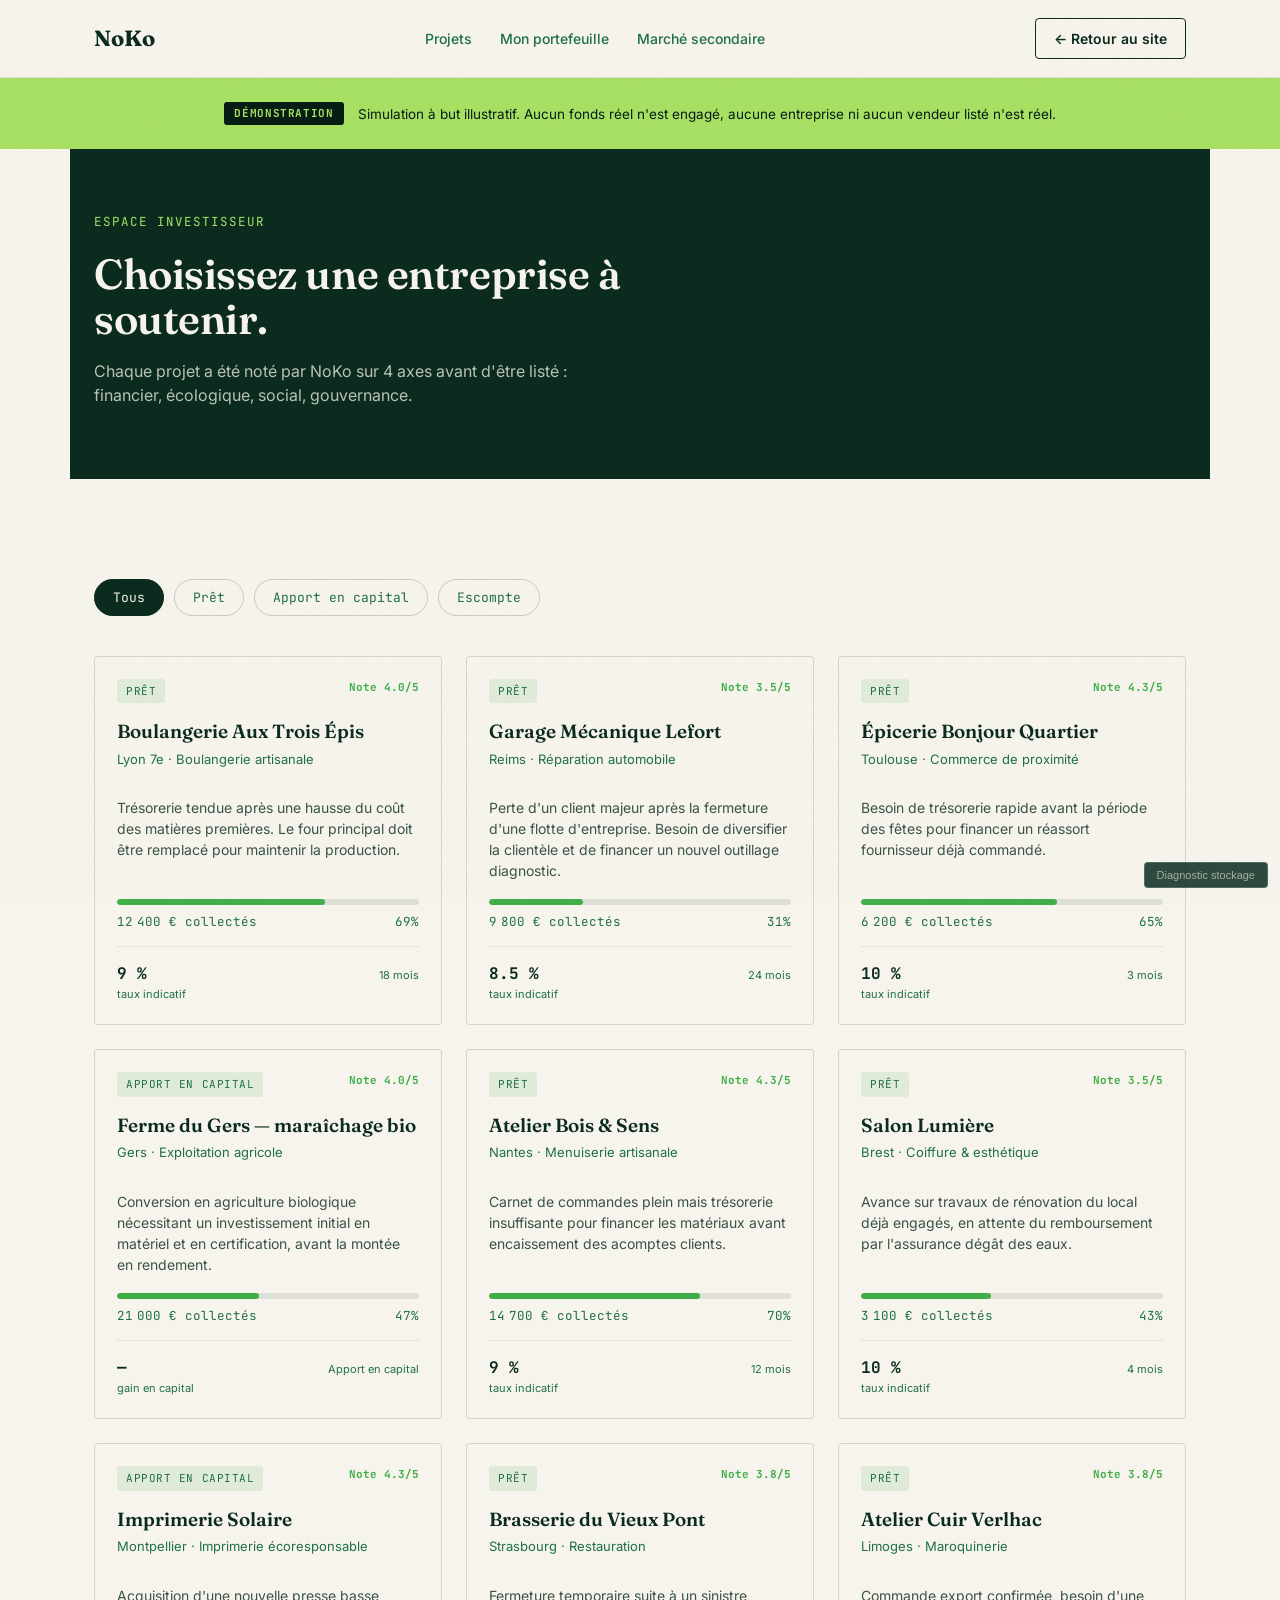
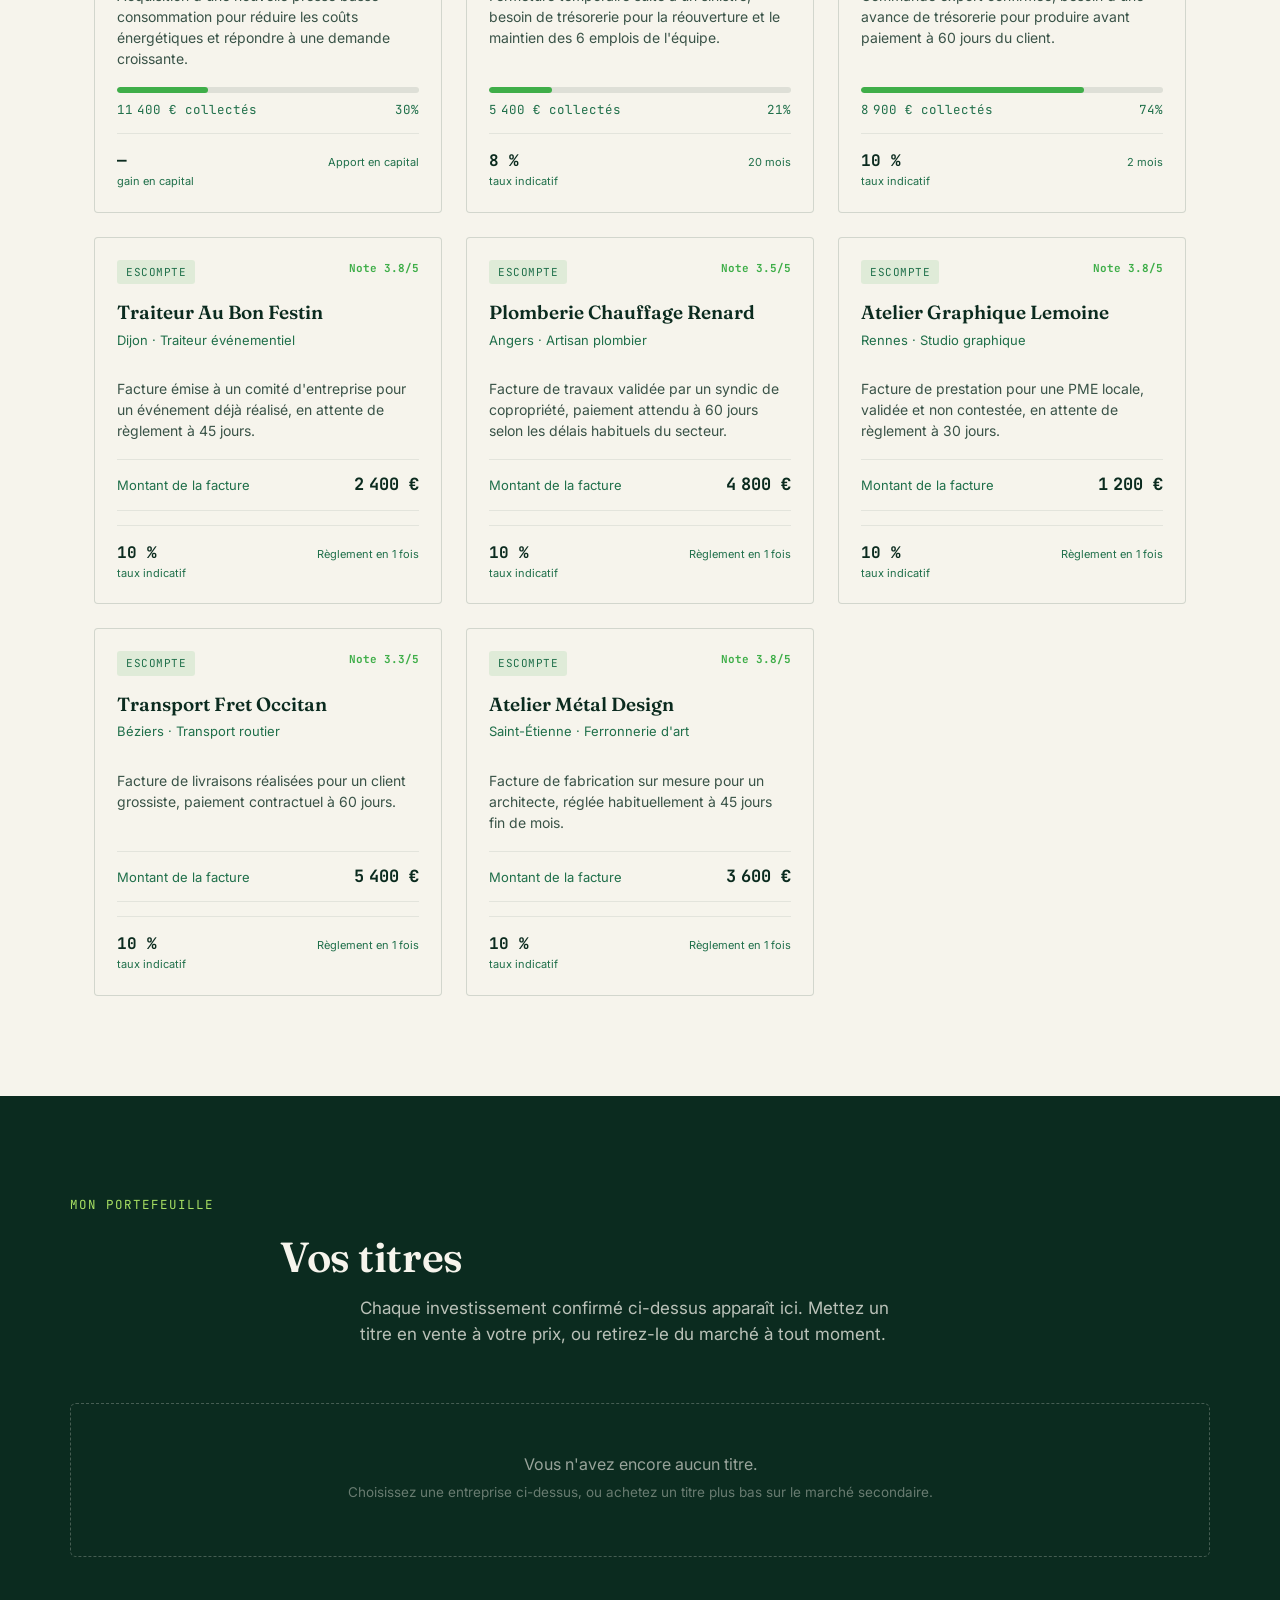
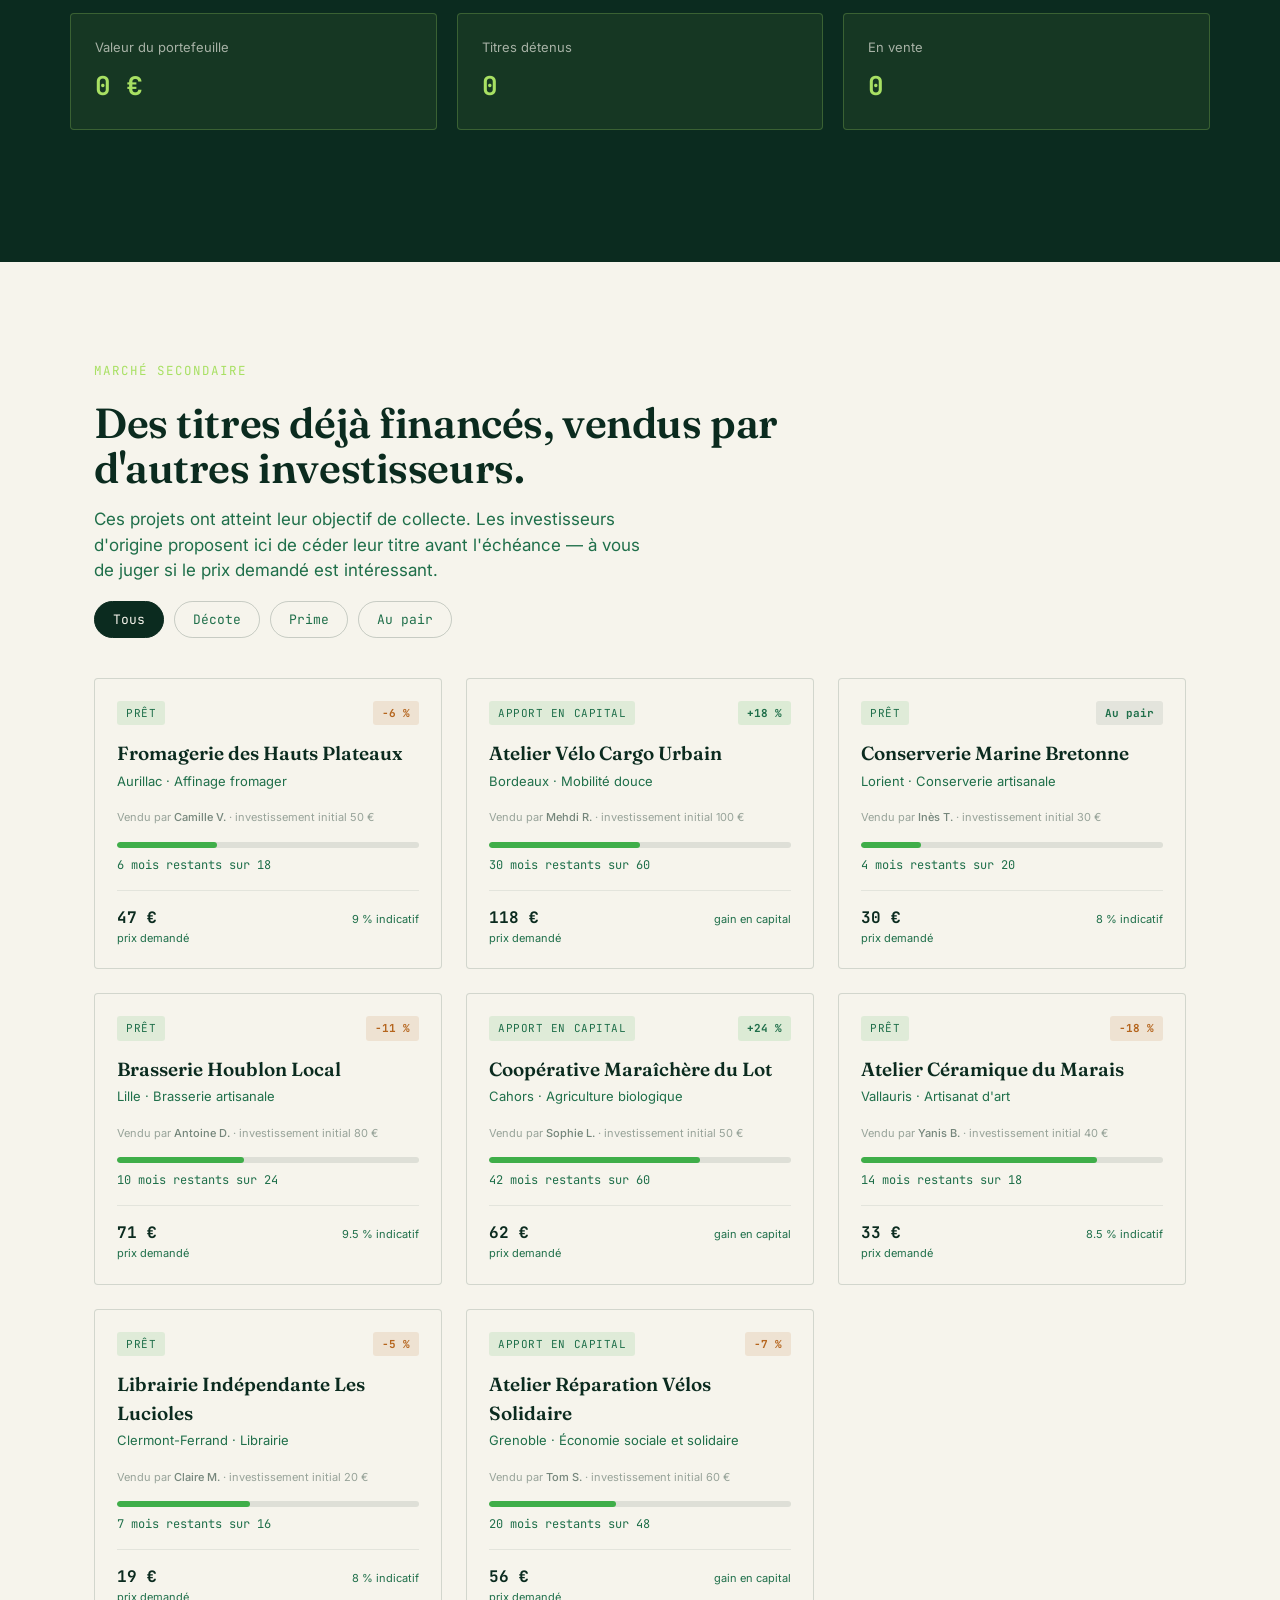
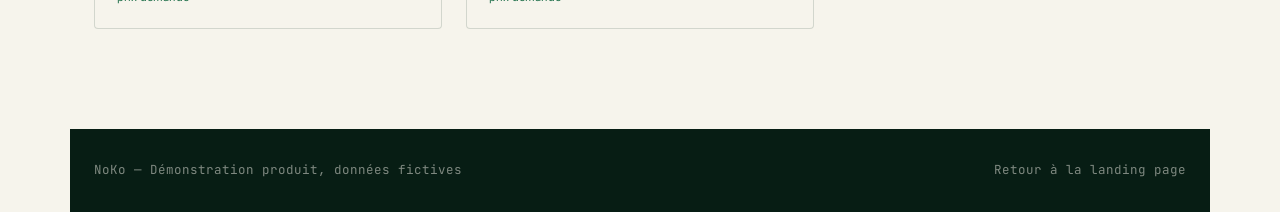
==== commit 32d1895b: "Fix contraste holding-card (texte sombre explicite, ne dependait plus de l'heritage section-dark). A" ====
--- a/demo/index.html
+++ b/demo/index.html
@@ -127,9 +127,9 @@
   <span><a href="../">Retour à la landing page</a></span>
 </footer>
 
-<script src="portfolio-store.js?v=4"></script>
-<script src="secondary-market.js?v=4"></script>
-<script src="demo.js?v=4"></script>
-<script src="portefeuille.js?v=4"></script>
+<script src="portfolio-store.js?v=5"></script>
+<script src="secondary-market.js?v=5"></script>
+<script src="demo.js?v=5"></script>
+<script src="portefeuille.js?v=5"></script>
 </body>
 </html>
--- a/style.css
+++ b/style.css
@@ -104,6 +104,7 @@
   cursor: pointer;
   transition: transform 0.15s, background 0.15s, color 0.15s, border-color 0.15s;
 }
+.btn:disabled{ opacity: 0.5; cursor: not-allowed; transform: none !important; }
 .btn-primary{
   background: var(--green-vivid); color: var(--forest-deep);
 }
--- a/demo/portefeuille.css
+++ b/demo/portefeuille.css
@@ -35,10 +35,11 @@
   border: 1px solid rgba(11,43,31,0.12);
   border-radius: 4px;
   background: var(--cream);
+  color: var(--forest);
   flex-wrap: wrap;
 }
 .holding-main{ display: flex; flex-direction: column; gap: 4px; }
-.holding-name{ font-family: var(--font-display); font-weight: 600; font-size: 17px; }
+.holding-name{ font-family: var(--font-display); font-weight: 600; font-size: 17px; color: var(--forest); }
 .holding-qty-tag{
   font-family: var(--font-mono); font-weight: 700; font-size: 12px;
   color: var(--green-mid);
@@ -89,14 +90,17 @@
 
 .market-card{
   display: flex; flex-direction: column;
-  border: 1px solid rgba(246,244,236,0.15);
+  border: 1px solid rgba(11,43,31,0.15);
   border-radius: var(--radius);
   overflow: hidden;
-  background: rgba(246,244,236,0.04);
+  background: var(--cream);
   cursor: pointer;
-  transition: transform 0.15s, border-color 0.15s;
+  transition: transform 0.15s, border-color 0.15s, box-shadow 0.15s;
 }
-.market-card:hover{ transform: translateY(-3px); border-color: var(--green-acid); }
+.market-card:hover{
+  transform: translateY(-3px); border-color: var(--green-vivid);
+  box-shadow: 0 8px 24px rgba(11,43,31,0.08);
+}
 
 .market-card-top{
   padding: 22px 22px 0;
@@ -106,27 +110,27 @@
   font-family: var(--font-mono); font-size: 11px; font-weight: 700;
   padding: 4px 9px; border-radius: 3px; white-space: nowrap;
 }
-.diff-pair{ background: rgba(246,244,236,0.12); color: rgba(246,244,236,0.75); }
-.diff-prime{ background: rgba(168,224,99,0.18); color: var(--green-acid); }
-.diff-decote{ background: rgba(168,224,99,0.08); color: rgba(168,224,99,0.65); }
+.diff-pair{ background: rgba(11,43,31,0.08); color: var(--green-mid); }
+.diff-prime{ background: rgba(63,174,73,0.14); color: var(--green-mid); }
+.diff-decote{ background: rgba(181,101,29,0.12); color: #b5651d; }
 
 .market-card-body{ padding: 14px 22px 22px; flex: 1; display: flex; flex-direction: column; }
-.market-card-body .project-name{ color: var(--cream); }
-.market-card-body .project-loc{ color: rgba(246,244,236,0.55); }
-.market-seller{ font-size: 11px; color: rgba(246,244,236,0.45); margin: 4px 0 16px; }
-.market-seller strong{ color: rgba(246,244,236,0.6); font-weight: 500; }
+.market-card-body .project-name{ color: var(--forest); }
+.market-card-body .project-loc{ color: var(--green-mid); }
+.market-seller{ font-size: 11px; color: rgba(11,43,31,0.4); margin: 4px 0 16px; }
+.market-seller strong{ color: rgba(11,43,31,0.55); font-weight: 500; }
 
 .market-remaining{ margin-bottom: 16px; }
-.market-remaining .progress-bar{ background: rgba(246,244,236,0.12); }
-.market-remaining .progress-fill{ background: var(--green-acid); }
+.market-remaining .progress-bar{ background: rgba(11,43,31,0.1); }
+.market-remaining .progress-fill{ background: var(--green-vivid); }
 .progress-meta-single{
-  font-family: var(--font-mono); font-size: 12px; color: rgba(246,244,236,0.55);
+  font-family: var(--font-mono); font-size: 12px; color: var(--green-mid);
   display: block; margin-top: 8px;
 }
 
-.market-footer{ border-top-color: rgba(246,244,236,0.1) !important; }
-.market-card-body .project-rate{ color: var(--green-acid); }
-.market-card-body .project-rate-label{ color: rgba(246,244,236,0.5); }
+.market-footer{ border-top-color: rgba(11,43,31,0.08) !important; }
+.market-card-body .project-rate{ color: var(--forest); }
+.market-card-body .project-rate-label{ color: var(--green-mid); }
 
 /* Buy modal */
 .buy-summary{ background: var(--cream-dim) !important; color: var(--forest) !important; margin-top: 4px; }
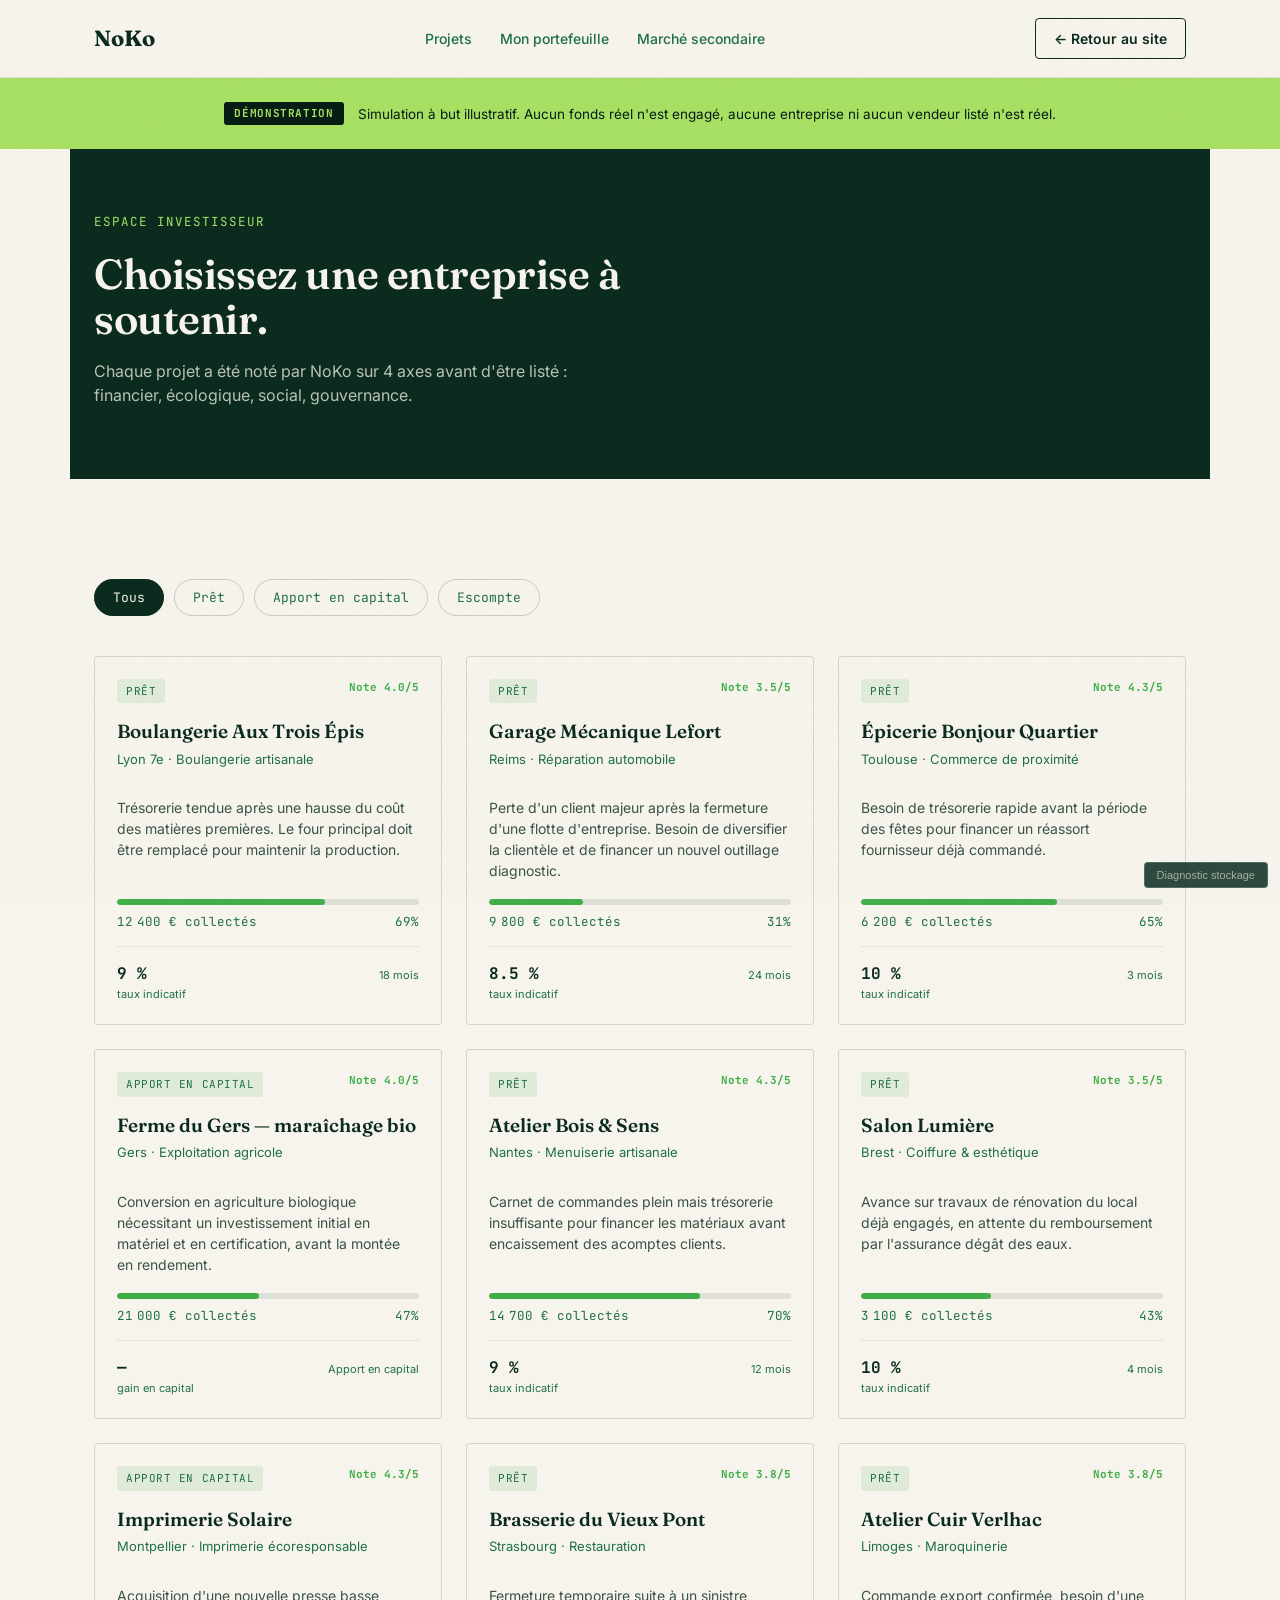
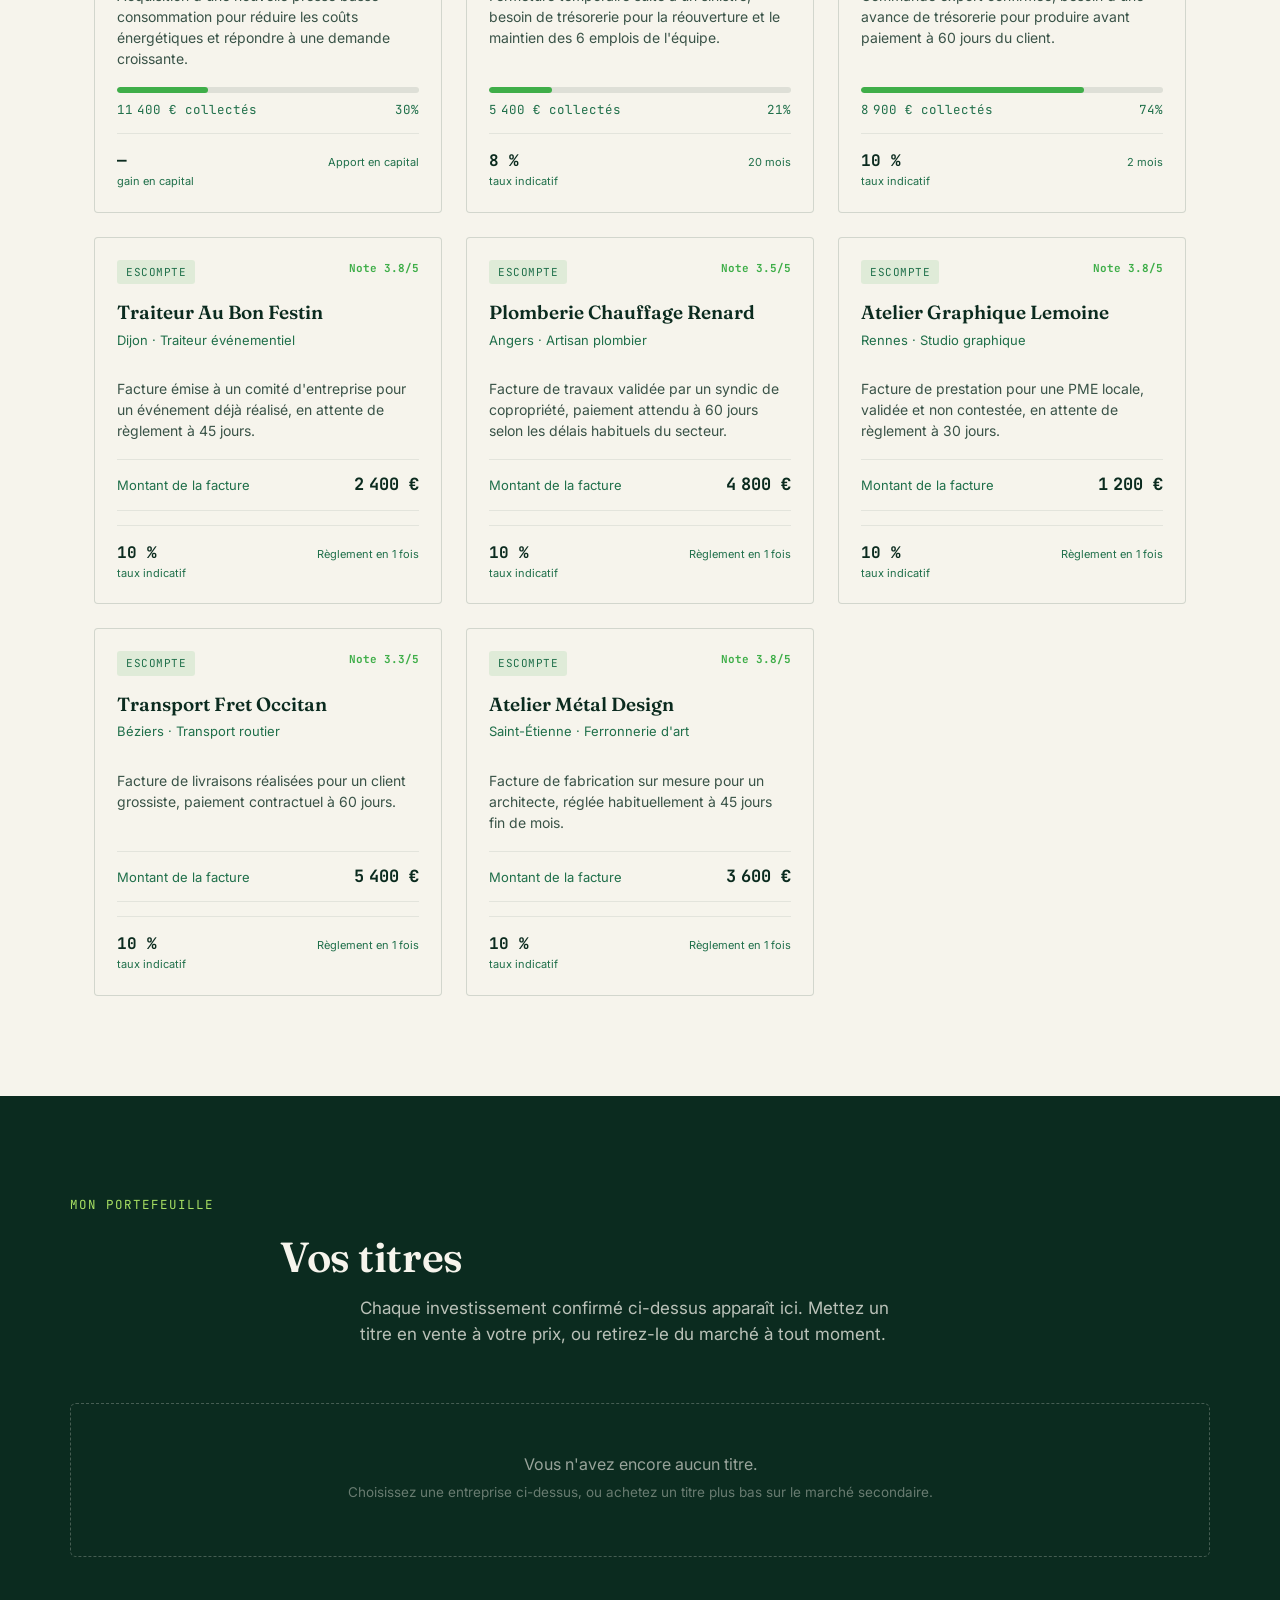
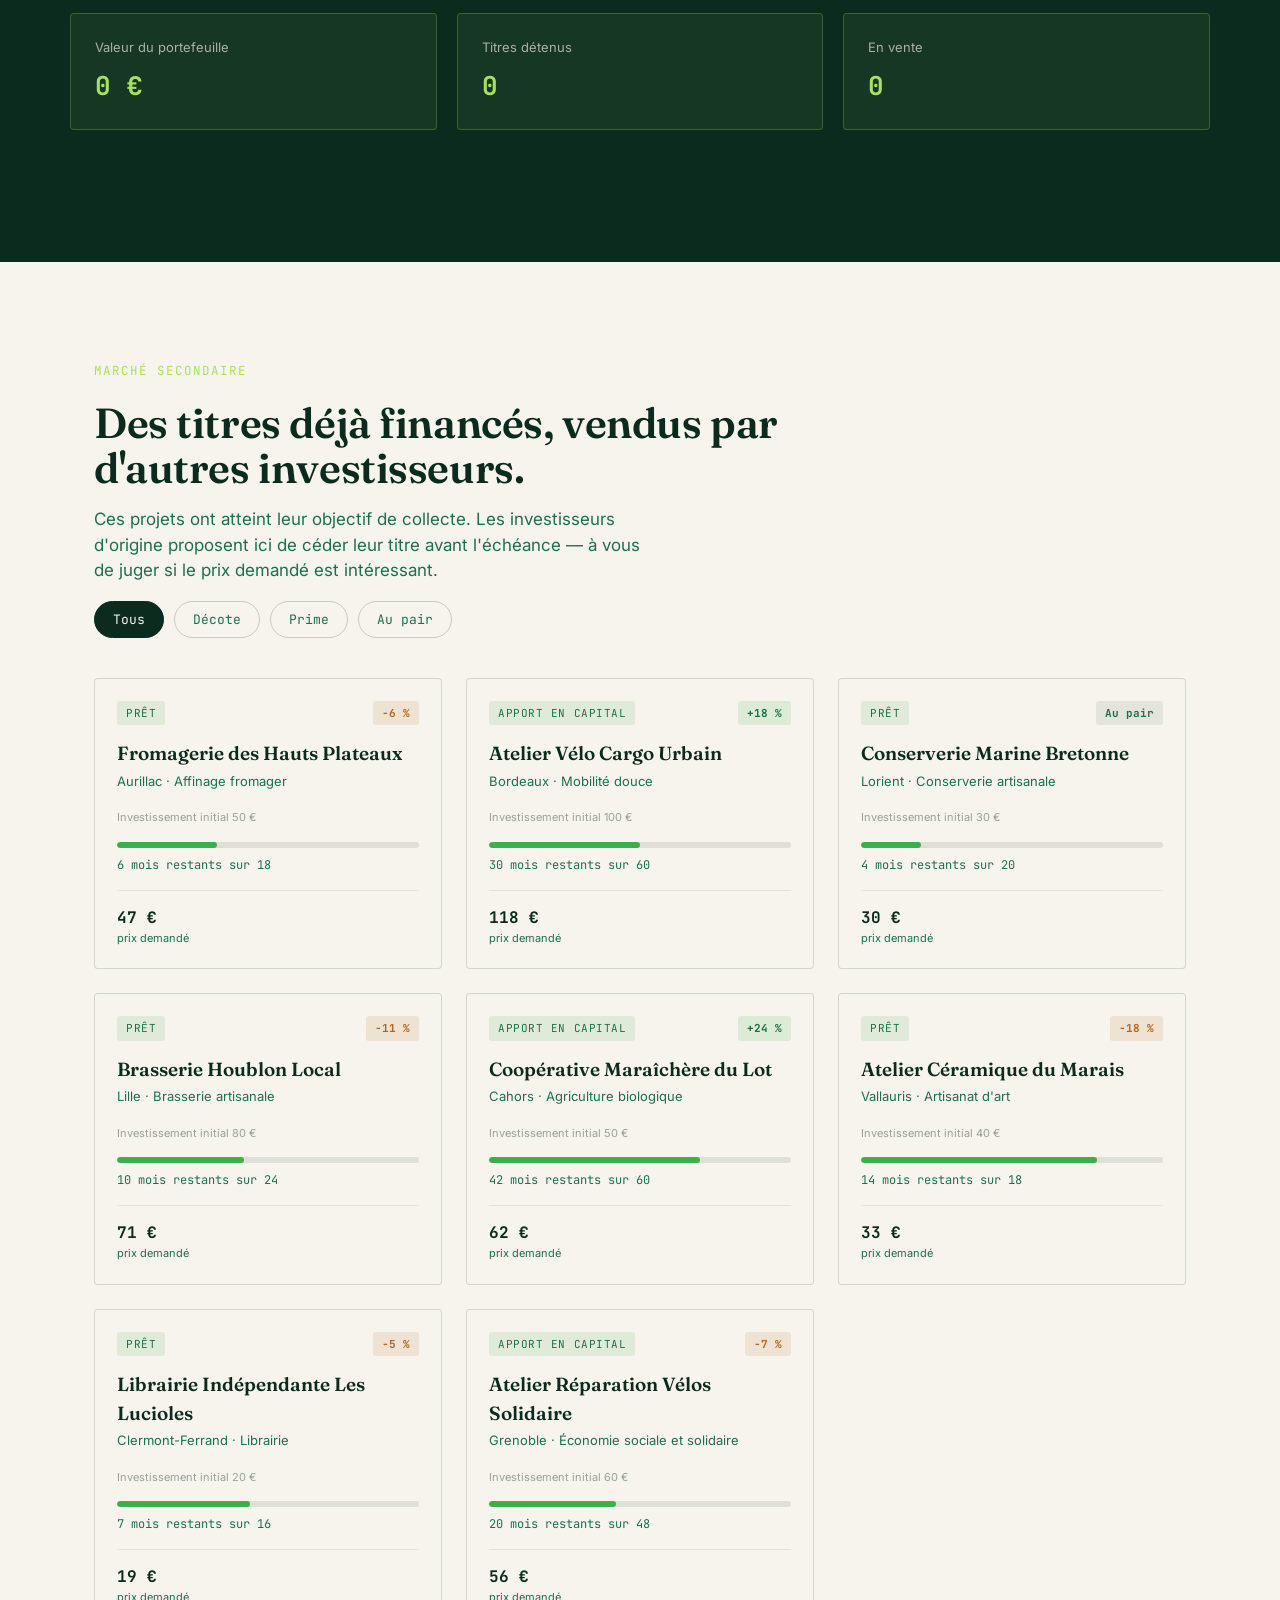
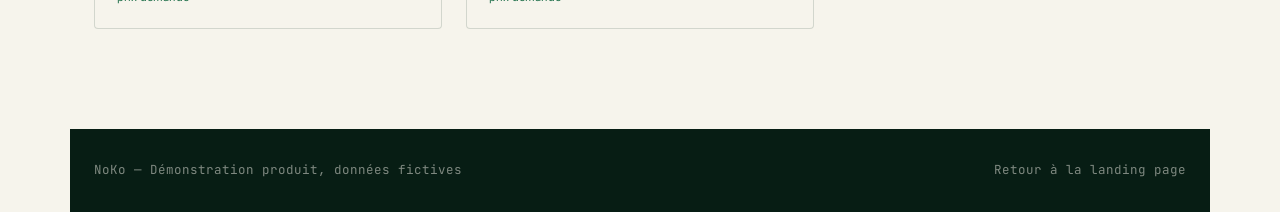
==== commit 3aa20ed3: "Diagnostic renforce: detection ecriture localStorage silencieusement echouee (cas Safari), tracage i" ====
--- a/demo/index.html
+++ b/demo/index.html
@@ -127,9 +127,9 @@
   <span><a href="../">Retour à la landing page</a></span>
 </footer>
 
-<script src="portfolio-store.js?v=5"></script>
-<script src="secondary-market.js?v=5"></script>
-<script src="demo.js?v=5"></script>
-<script src="portefeuille.js?v=5"></script>
+<script src="portfolio-store.js?v=6"></script>
+<script src="secondary-market.js?v=6"></script>
+<script src="demo.js?v=6"></script>
+<script src="portefeuille.js?v=6"></script>
 </body>
 </html>
--- a/demo/portefeuille.css
+++ b/demo/portefeuille.css
@@ -34,39 +34,48 @@
   padding: 20px 22px;
   border: 1px solid rgba(11,43,31,0.12);
   border-radius: 4px;
-  background: var(--cream);
-  color: var(--forest);
+  background-color: #F6F4EC !important;
+  color: #0B2B1F !important;
   flex-wrap: wrap;
 }
 .holding-main{ display: flex; flex-direction: column; gap: 4px; }
-.holding-name{ font-family: var(--font-display); font-weight: 600; font-size: 17px; color: var(--forest); }
+.holding-name{ font-family: var(--font-display); font-weight: 600; font-size: 17px; color: #0B2B1F !important; }
 .holding-qty-tag{
   font-family: var(--font-mono); font-weight: 700; font-size: 12px;
-  color: var(--green-mid);
-  background: rgba(63,174,73,0.12);
+  color: #1F6F4A !important;
+  background-color: #E3F2E5 !important;
   padding: 2px 7px; border-radius: 100px;
   margin-right: 8px;
 }
-.holding-meta{ font-family: var(--font-mono); font-size: 12px; color: var(--green-mid); }
+.holding-meta{ font-family: var(--font-mono); font-size: 12px; color: #1F6F4A !important; }
 
 .holding-right{ display: flex; flex-direction: column; align-items: flex-end; gap: 8px; }
-.holding-amount{ font-family: var(--font-mono); font-weight: 700; font-size: 18px; color: var(--forest); }
+.holding-amount{ font-family: var(--font-mono); font-weight: 700; font-size: 18px; color: #0B2B1F !important; }
 
 .holding-sale-info{ display: flex; flex-direction: column; align-items: flex-end; gap: 4px; }
 .tag-en-vente-card{
   font-family: var(--font-mono); font-size: 11.5px; font-weight: 700;
-  color: var(--green-mid);
-  background: rgba(63,174,73,0.12);
+  color: #1F6F4A !important;
+  background-color: #E3F2E5 !important;
   padding: 3px 9px; border-radius: 100px;
 }
 .btn-link-small{
   background: none; border: none; cursor: pointer;
-  font-size: 12px; color: var(--green-mid); text-decoration: underline;
+  font-size: 12px; color: #1F6F4A !important; text-decoration: underline;
   padding: 0;
 }
-.btn-link-small:hover{ color: var(--forest); }
+.btn-link-small:hover{ color: #0B2B1F !important; }
 
 .btn-sm{ padding: 9px 16px !important; font-size: 13px !important; }
+.holding-card .btn-ghost{
+  background-color: transparent !important;
+  border-color: #0B2B1F !important;
+  color: #0B2B1F !important;
+}
+.holding-card .btn-ghost:hover{
+  background-color: #0B2B1F !important;
+  color: #F6F4EC !important;
+}
 
 /* Sell modal */
 .sell-price-row{ display: flex; align-items: center; gap: 8px; margin-bottom: 6px; }
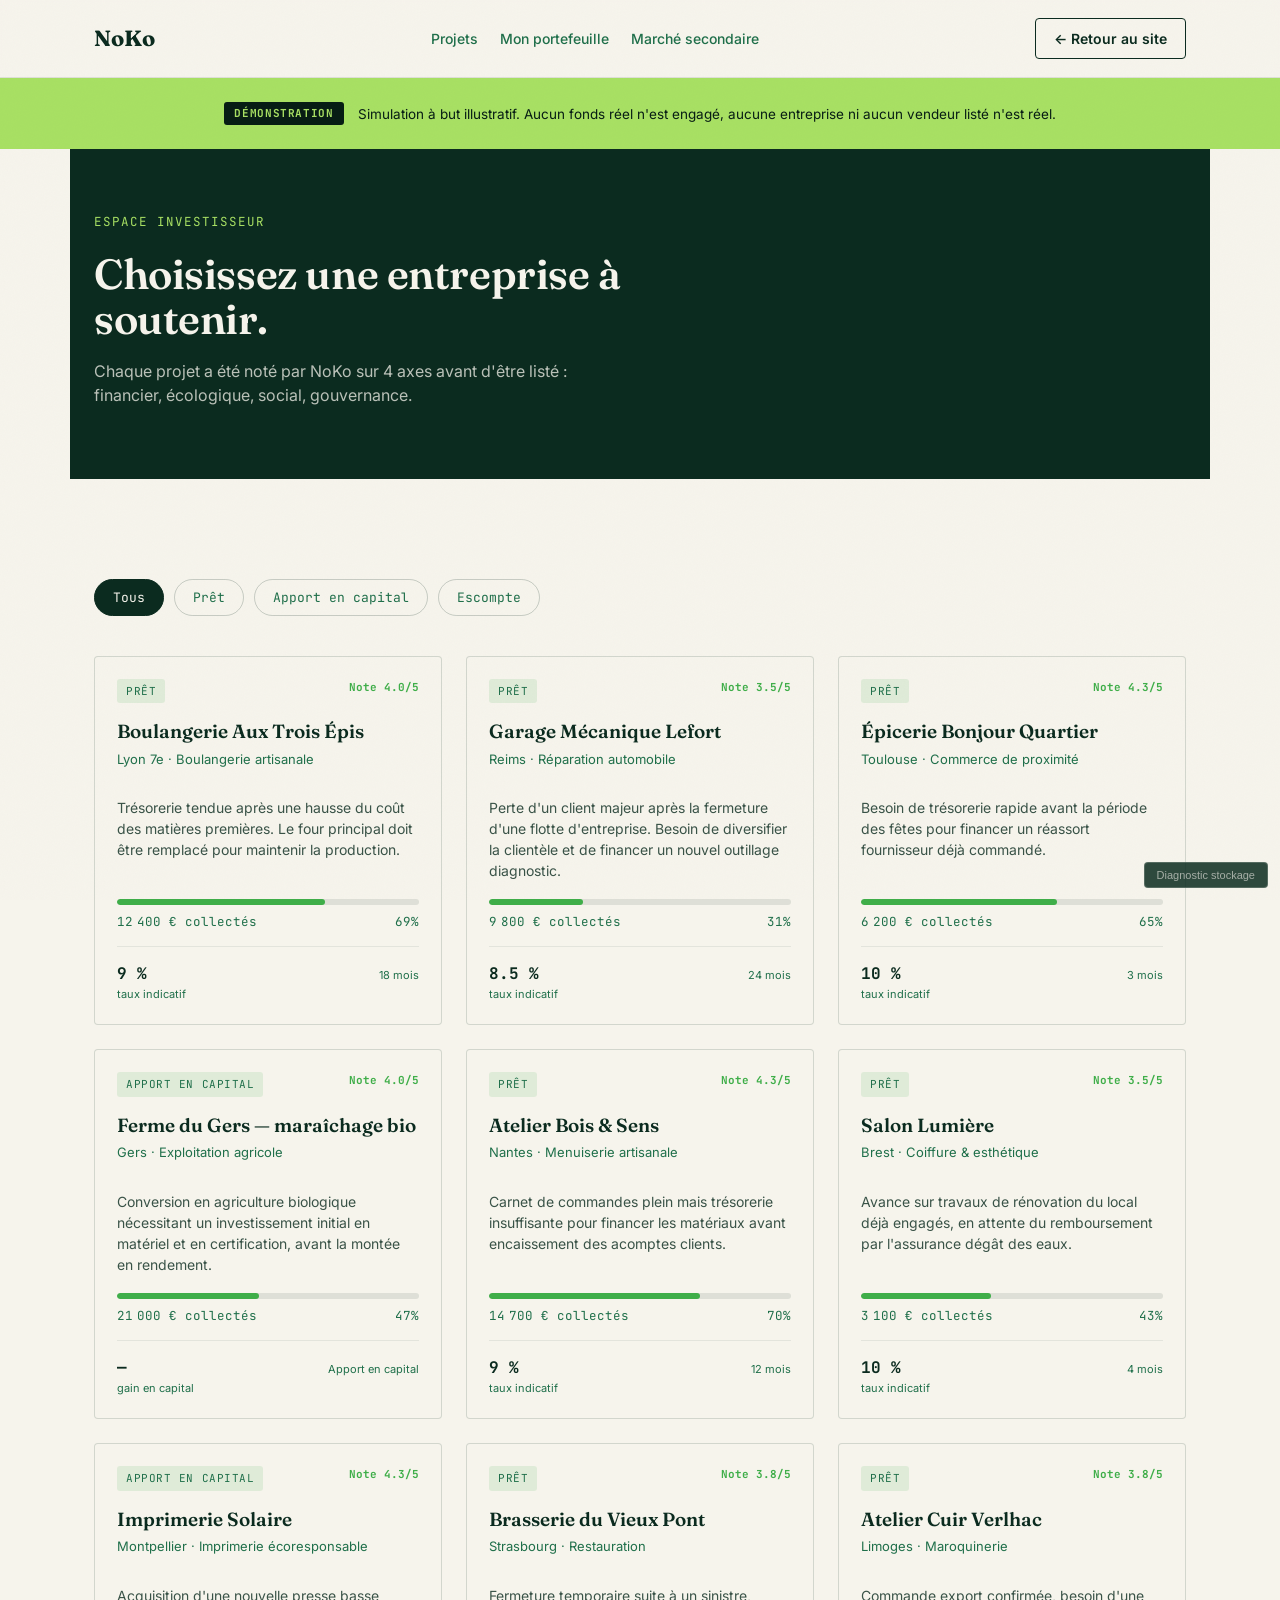
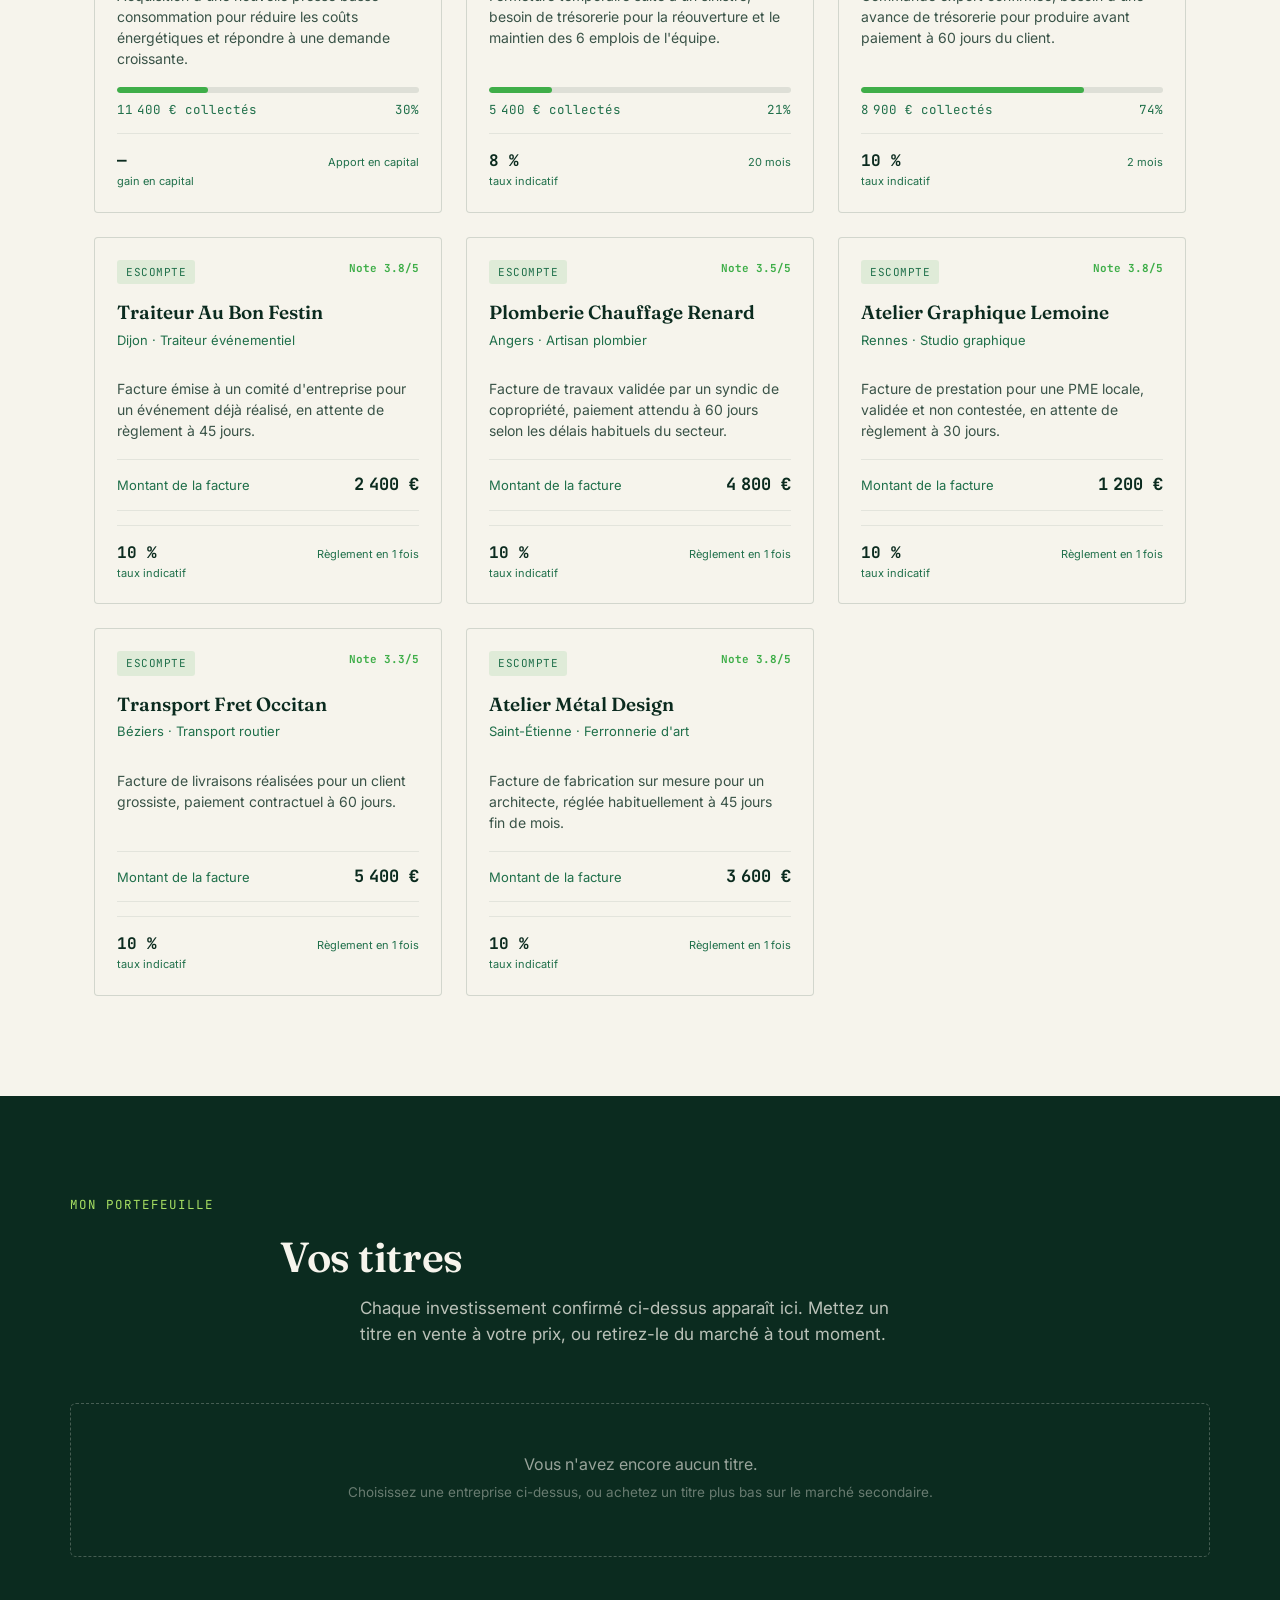
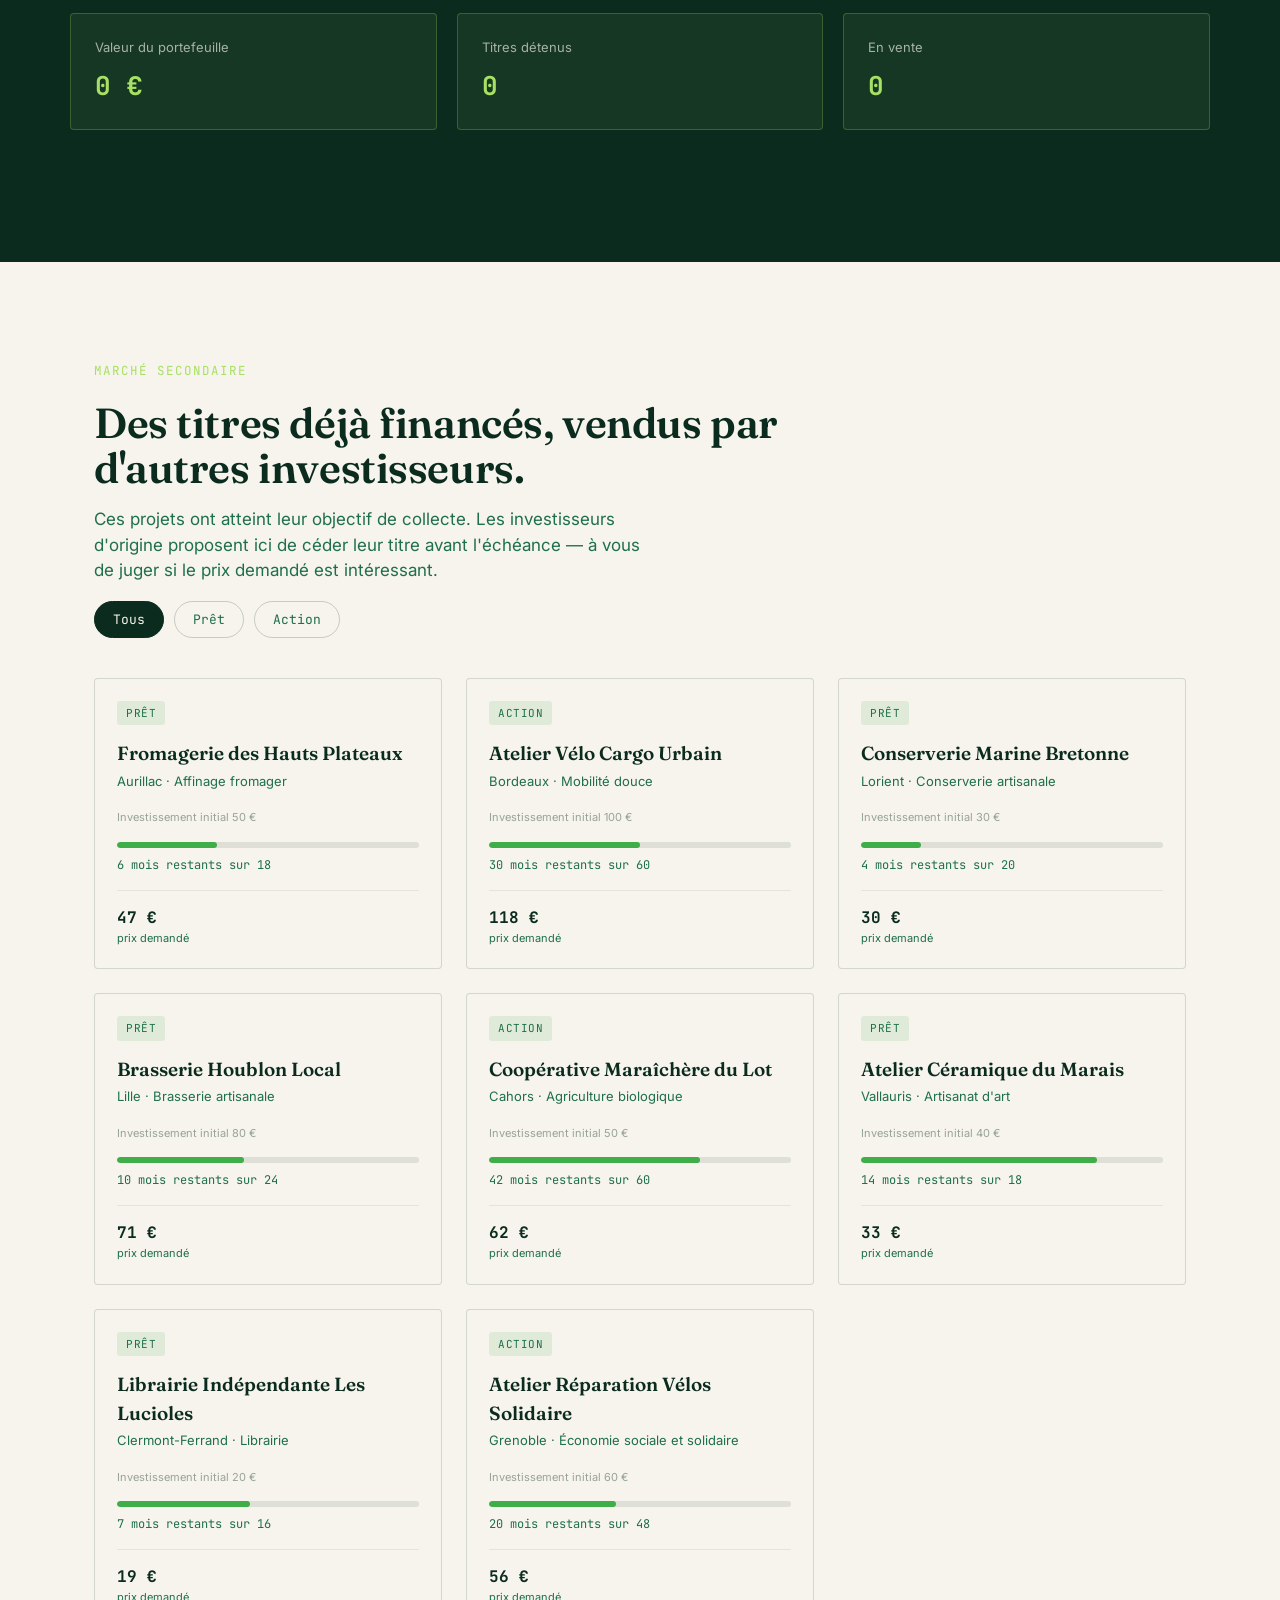
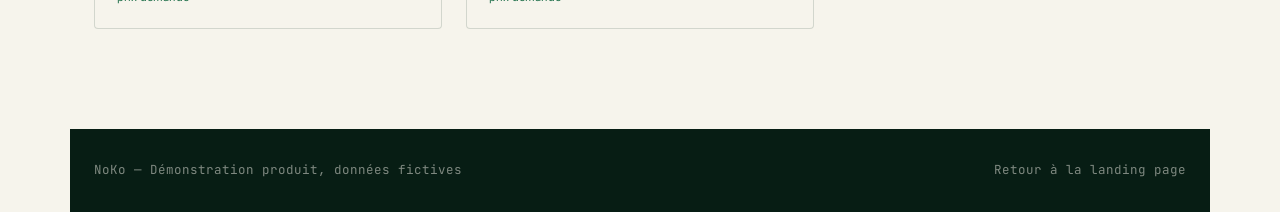
==== commit 0c0116b3: "Marche secondaire: renomme 'Apport en capital' en 'Action'. Filtres remplaces par Tous/Pret/Action (" ====
--- a/demo/index.html
+++ b/demo/index.html
@@ -105,9 +105,8 @@
 
     <div class="filters" id="market-filters">
       <button class="filter-chip active" data-filter="tous">Tous</button>
-      <button class="filter-chip" data-filter="decote">Décote</button>
-      <button class="filter-chip" data-filter="prime">Prime</button>
-      <button class="filter-chip" data-filter="pair">Au pair</button>
+      <button class="filter-chip" data-filter="pret">Prêt</button>
+      <button class="filter-chip" data-filter="capital">Action</button>
     </div>
 
     <div class="market-grid" id="market-grid"></div>
--- a/style.css
+++ b/style.css
@@ -79,7 +79,7 @@
   font-weight: 700; font-size: 22px;
   color: var(--forest);
 }
-.nav-links{ display: flex; gap: 28px; }
+.nav-links{ display: flex; gap: 22px; }
 .nav-links a{
   font-size: 14px; font-weight: 500;
   color: var(--green-mid);
@@ -291,6 +291,12 @@
   font-size: 14.5px; color: rgba(246,244,236,0.65);
   max-width: 640px;
 }
+.tokenisation-link{
+  display: inline-flex; margin-top: 20px;
+  color: var(--green-acid) !important;
+  font-weight: 600;
+}
+.tokenisation-link:hover{ color: var(--cream) !important; }
 
 /* ============================================
    SIMULATEUR (signature element)
--- a/demo/portefeuille.css
+++ b/demo/portefeuille.css
@@ -113,15 +113,8 @@
 
 .market-card-top{
   padding: 22px 22px 0;
-  display: flex; justify-content: space-between; align-items: flex-start; gap: 10px;
+  display: flex; justify-content: flex-start;
 }
-.market-diff{
-  font-family: var(--font-mono); font-size: 11px; font-weight: 700;
-  padding: 4px 9px; border-radius: 3px; white-space: nowrap;
-}
-.diff-pair{ background: rgba(11,43,31,0.08); color: var(--green-mid); }
-.diff-prime{ background: rgba(63,174,73,0.14); color: var(--green-mid); }
-.diff-decote{ background: rgba(181,101,29,0.12); color: #b5651d; }
 
 .market-card-body{ padding: 14px 22px 22px; flex: 1; display: flex; flex-direction: column; }
 .market-card-body .project-name{ color: var(--forest); }
@@ -144,9 +137,6 @@
 /* Buy modal */
 .buy-summary{ background: var(--cream-dim) !important; color: var(--forest) !important; margin-top: 4px; }
 .buy-summary .invest-summary-row span:last-child{ color: var(--forest) !important; font-family: var(--font-mono); }
-.buy-summary .diff-prime{ color: var(--green-mid) !important; font-weight: 700; }
-.buy-summary .diff-decote{ color: #b5651d !important; font-weight: 700; }
-.buy-summary .diff-pair{ color: var(--green-mid) !important; }
 .buy-disclaimer{ font-size: 12.5px; color: var(--green-mid); margin: 16px 0 24px; }
 
 /* Sélecteur de quantité (achat multiple marché secondaire) */
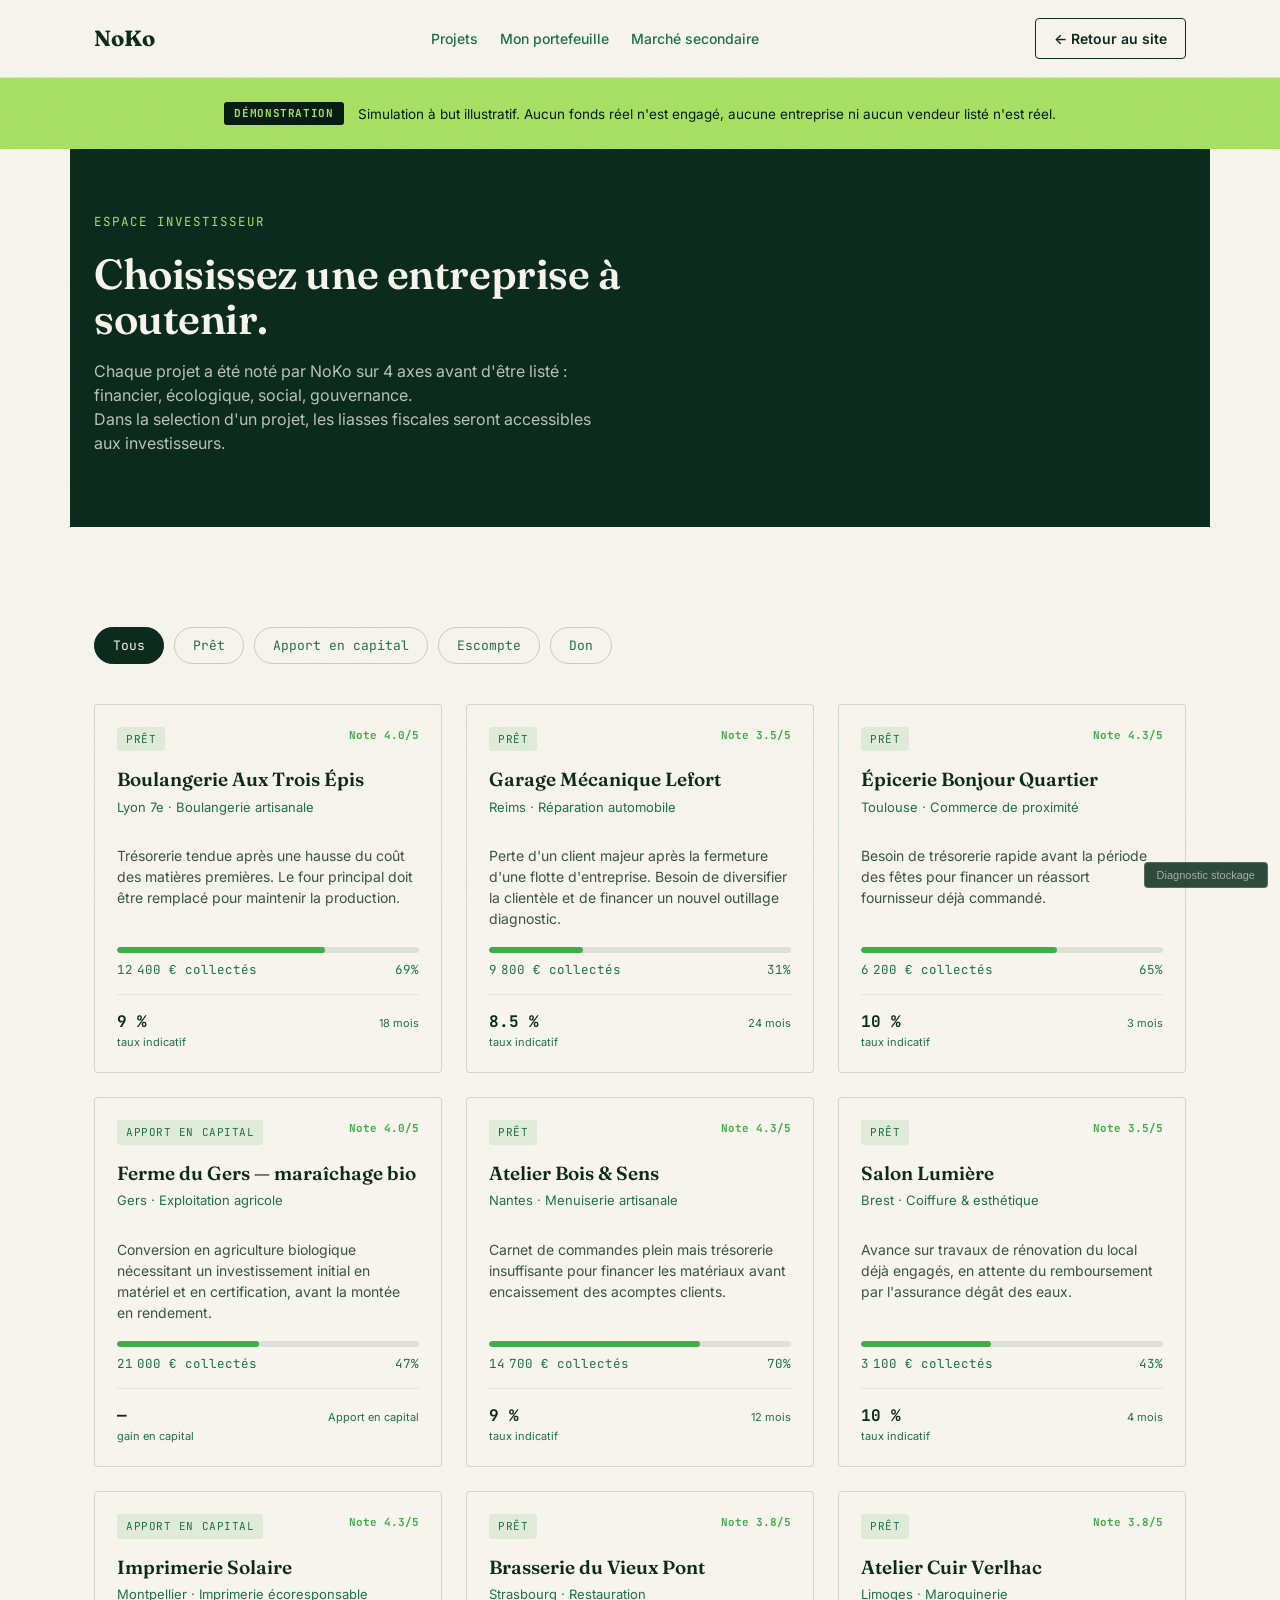
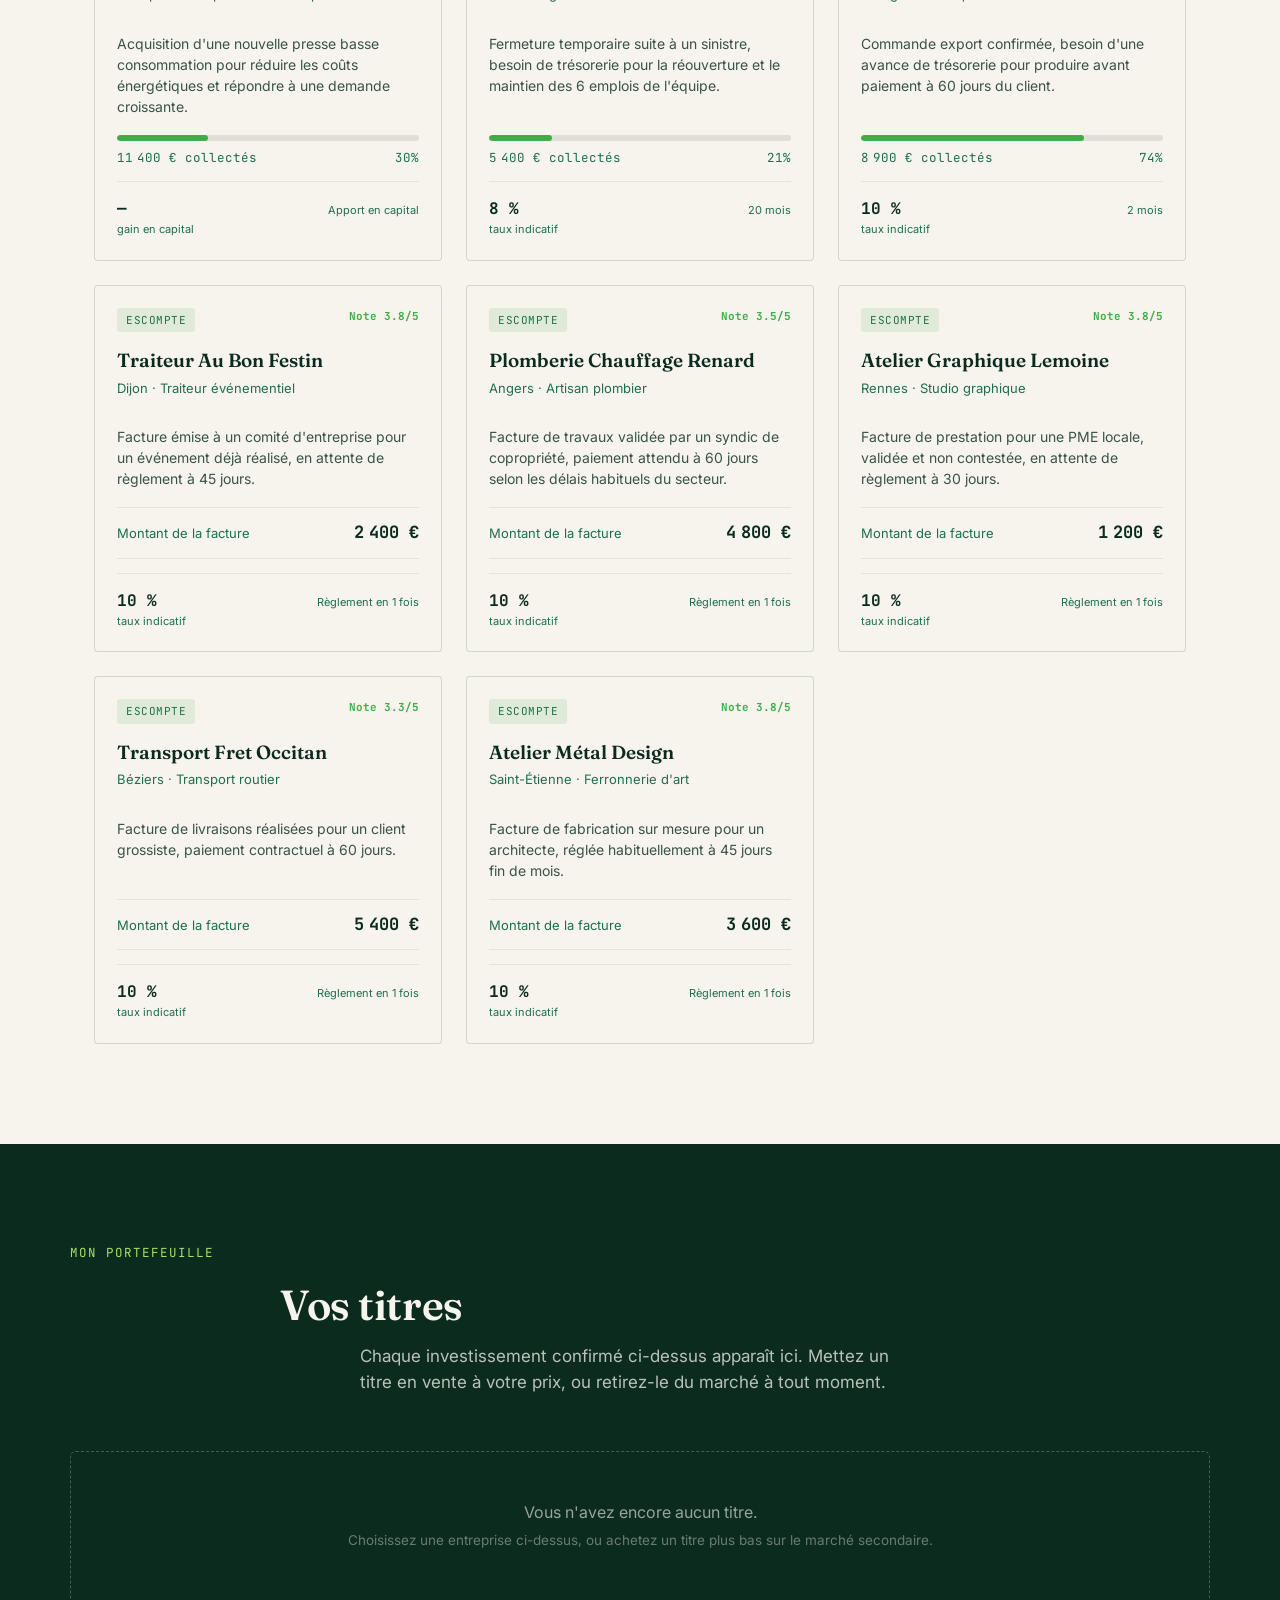
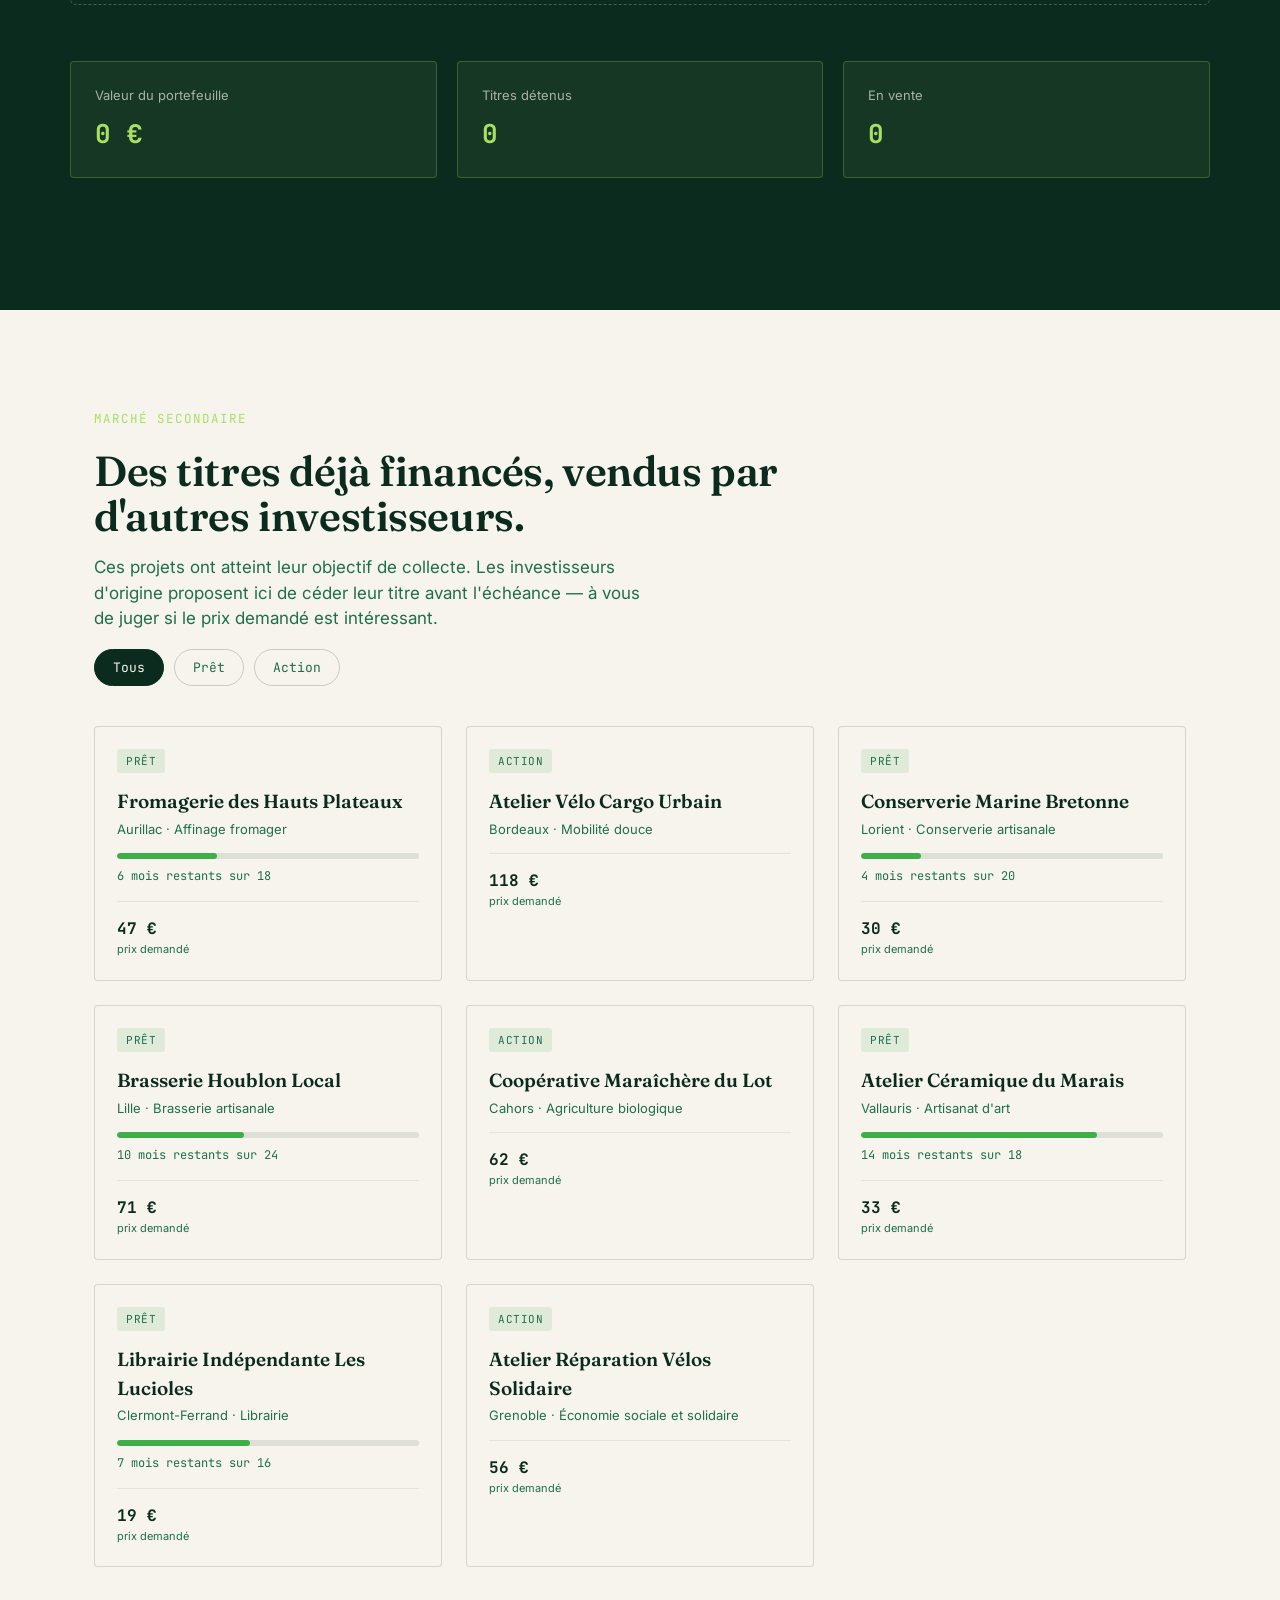
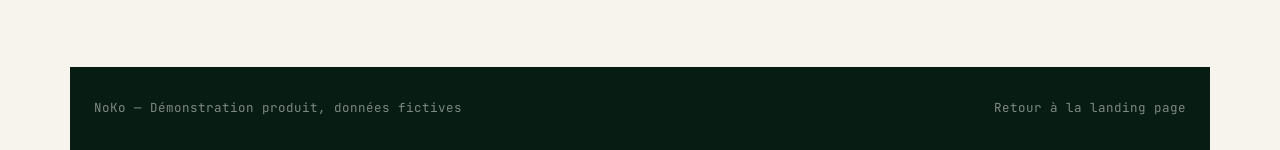
==== commit e7e4a9e6: "Update index.html" ====
--- a/demo/index.html
+++ b/demo/index.html
@@ -37,7 +37,9 @@
   <section class="demo-hero">
     <p class="eyebrow">Espace investisseur</p>
     <h1>Choisissez une entreprise à soutenir.</h1>
-    <p class="hero-sub-light">Chaque projet a été noté par NoKo sur 4 axes avant d'être listé : financier, écologique, social, gouvernance.</p>
+    <p class="hero-sub-light">
+      Chaque projet a été noté par NoKo sur 4 axes avant d'être listé : financier, écologique, social, gouvernance.<br> 
+      Dans la selection d'un projet, les liasses fiscales seront accessibles aux investisseurs.</p>
   </section>
 
   <!-- PROJETS -->
@@ -47,6 +49,7 @@
       <button class="filter-chip" data-filter="pret">Prêt</button>
       <button class="filter-chip" data-filter="capital">Apport en capital</button>
       <button class="filter-chip" data-filter="escompte">Escompte</button>
+      <button class="filter-chip" data-filter="escompte">Don</button>
     </div>
 
     <div class="project-grid" id="project-grid"></div>
--- a/demo/portefeuille.css
+++ b/demo/portefeuille.css
@@ -119,8 +119,6 @@
 .market-card-body{ padding: 14px 22px 22px; flex: 1; display: flex; flex-direction: column; }
 .market-card-body .project-name{ color: var(--forest); }
 .market-card-body .project-loc{ color: var(--green-mid); }
-.market-seller{ font-size: 11px; color: rgba(11,43,31,0.4); margin: 4px 0 16px; }
-.market-seller strong{ color: rgba(11,43,31,0.55); font-weight: 500; }
 
 .market-remaining{ margin-bottom: 16px; }
 .market-remaining .progress-bar{ background: rgba(11,43,31,0.1); }
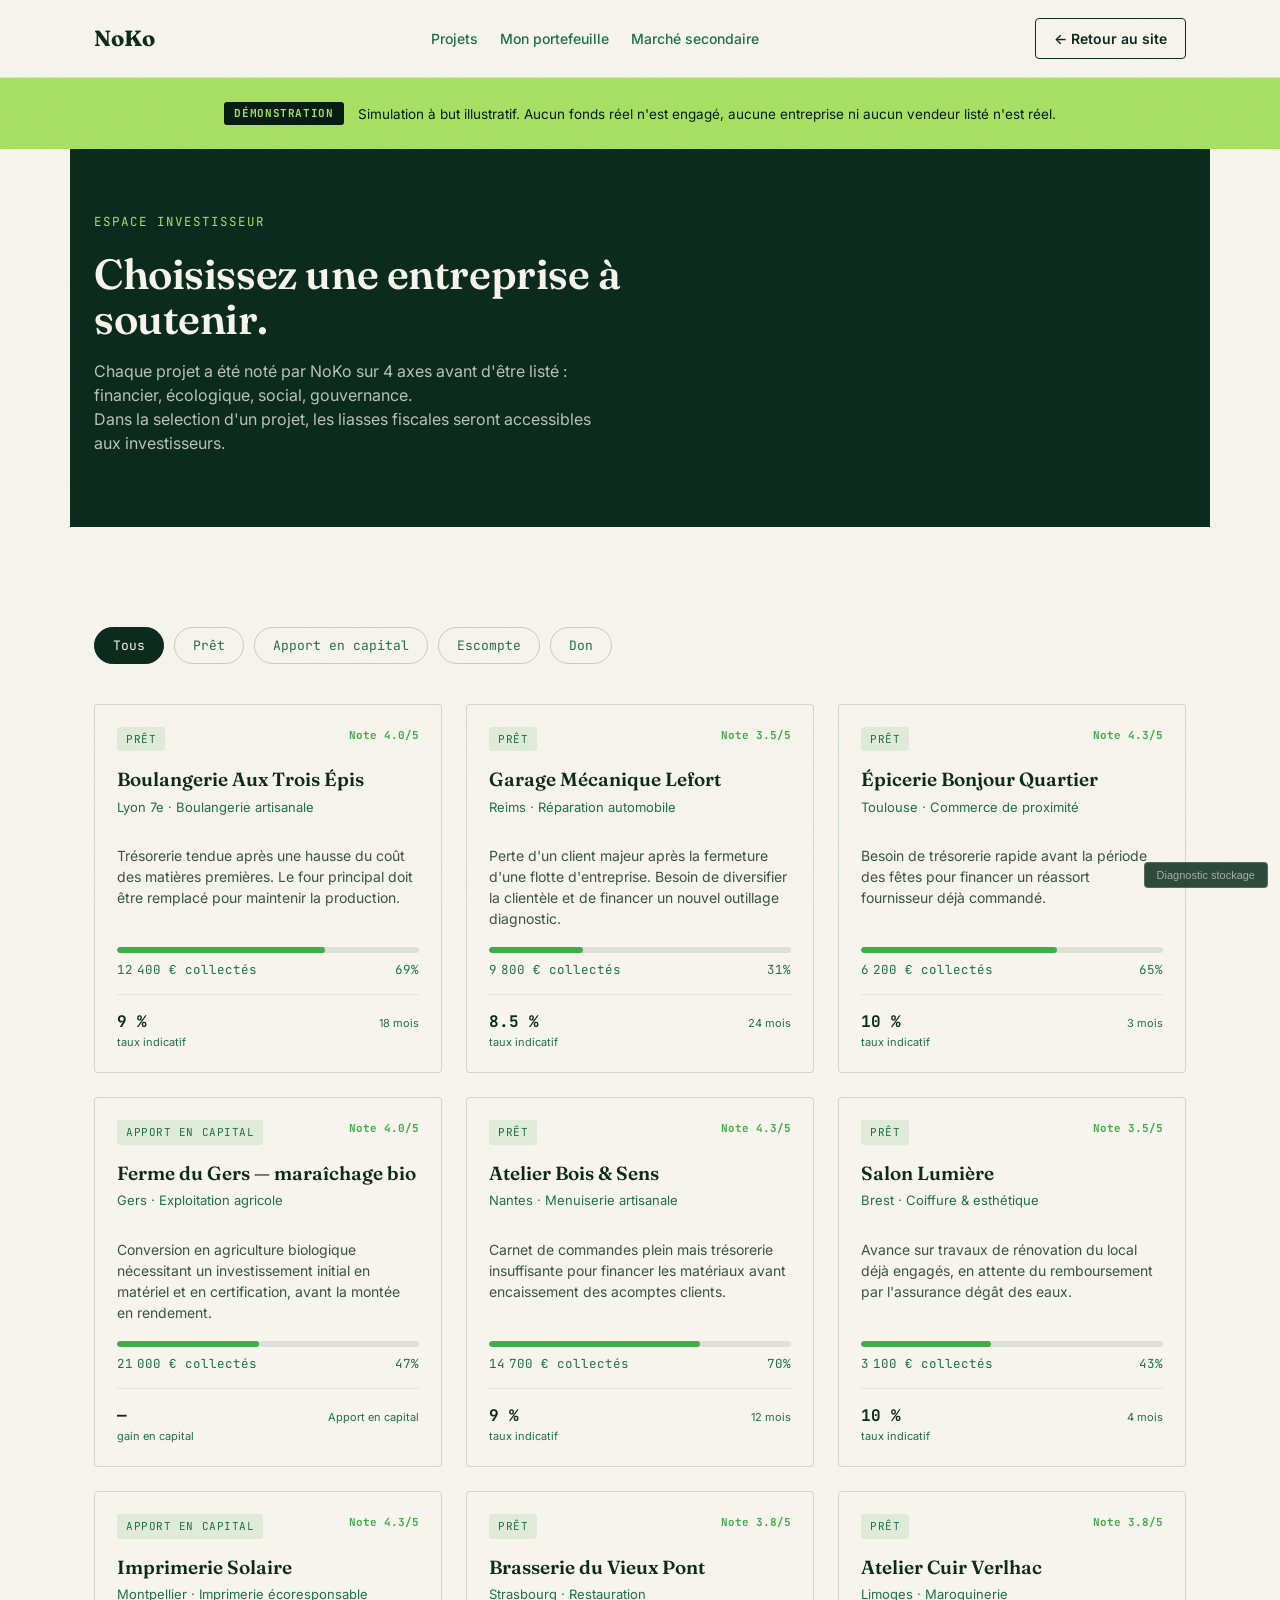
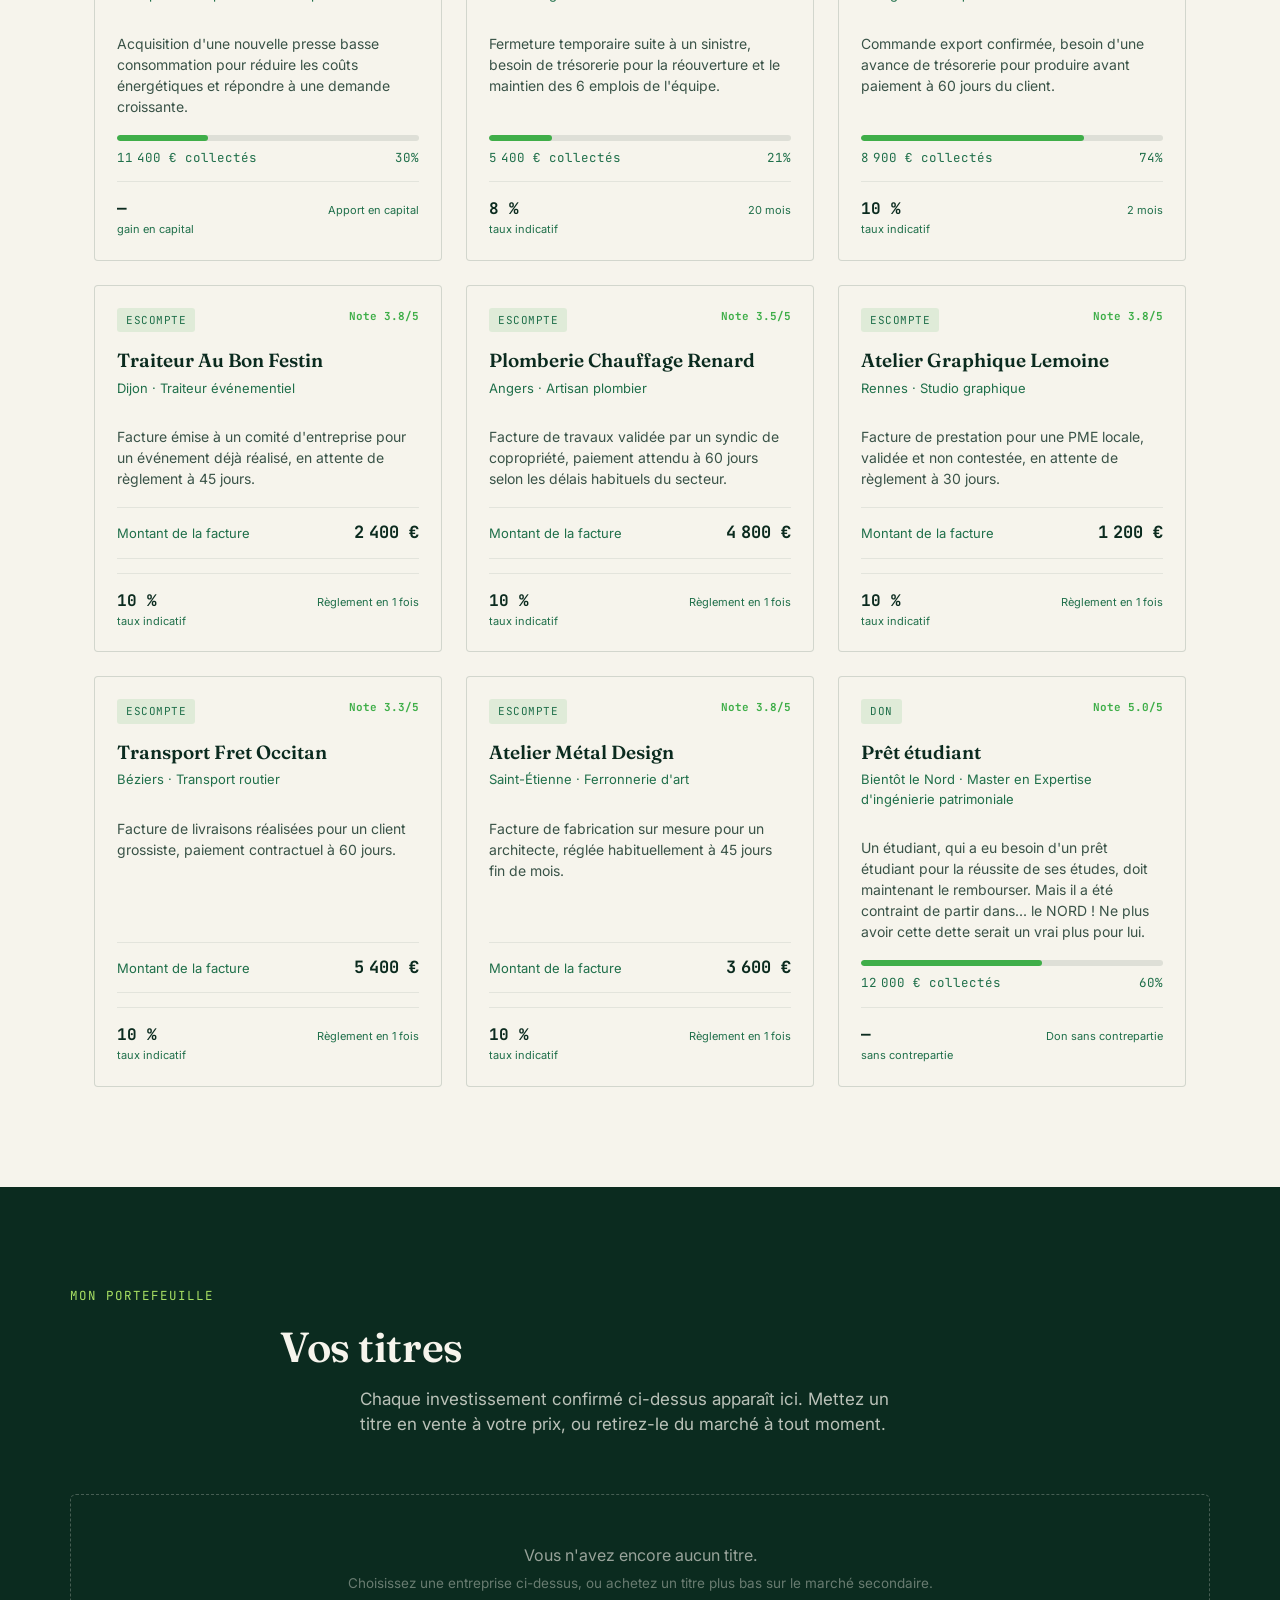
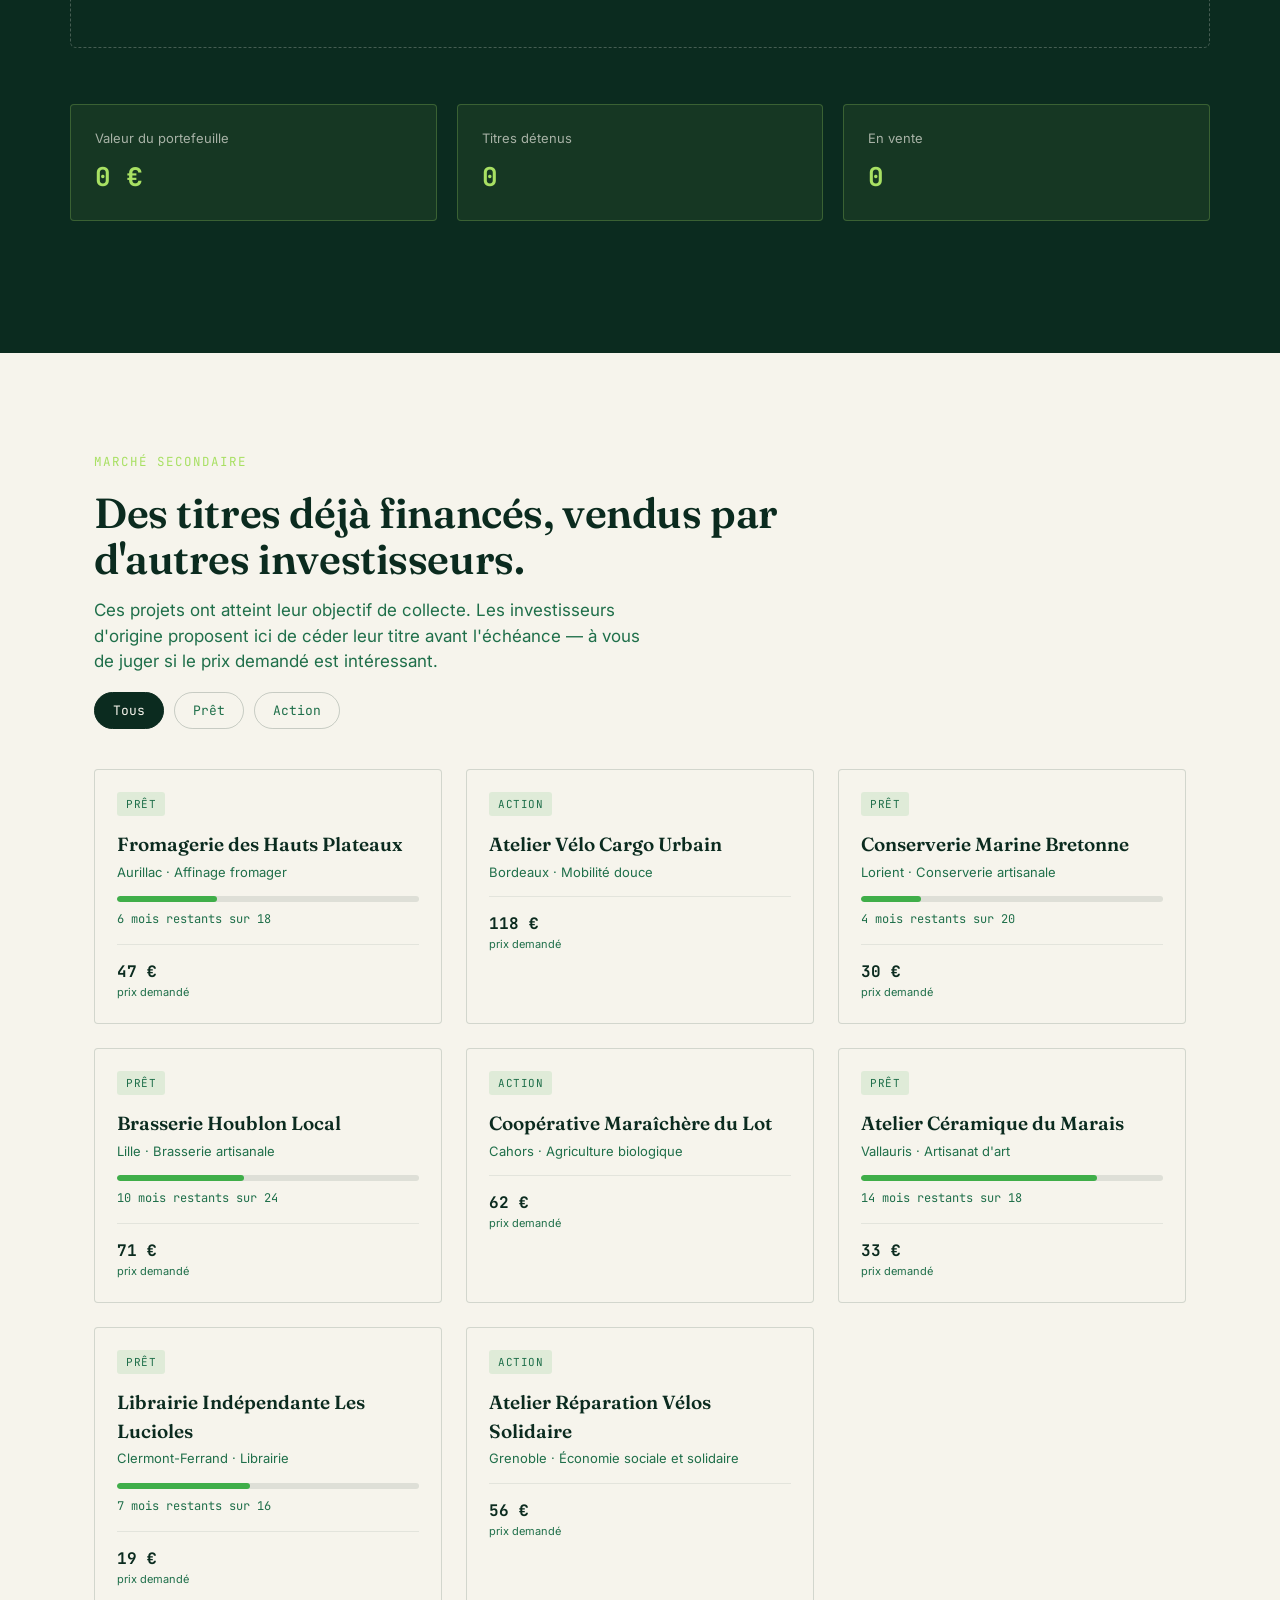
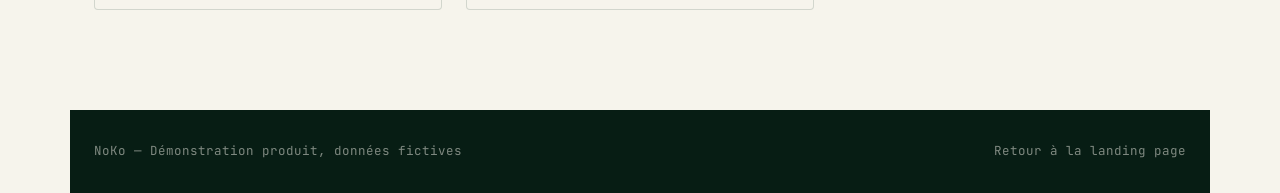
==== commit 579c9008: "Ajout nouveau type de financement Don, projet unique 'Pret etudiant' (blague Bientot le Nord). Slide" ====
--- a/demo/index.html
+++ b/demo/index.html
@@ -49,7 +49,7 @@
       <button class="filter-chip" data-filter="pret">Prêt</button>
       <button class="filter-chip" data-filter="capital">Apport en capital</button>
       <button class="filter-chip" data-filter="escompte">Escompte</button>
-      <button class="filter-chip" data-filter="escompte">Don</button>
+      <button class="filter-chip" data-filter="don">Don</button>
     </div>
 
     <div class="project-grid" id="project-grid"></div>
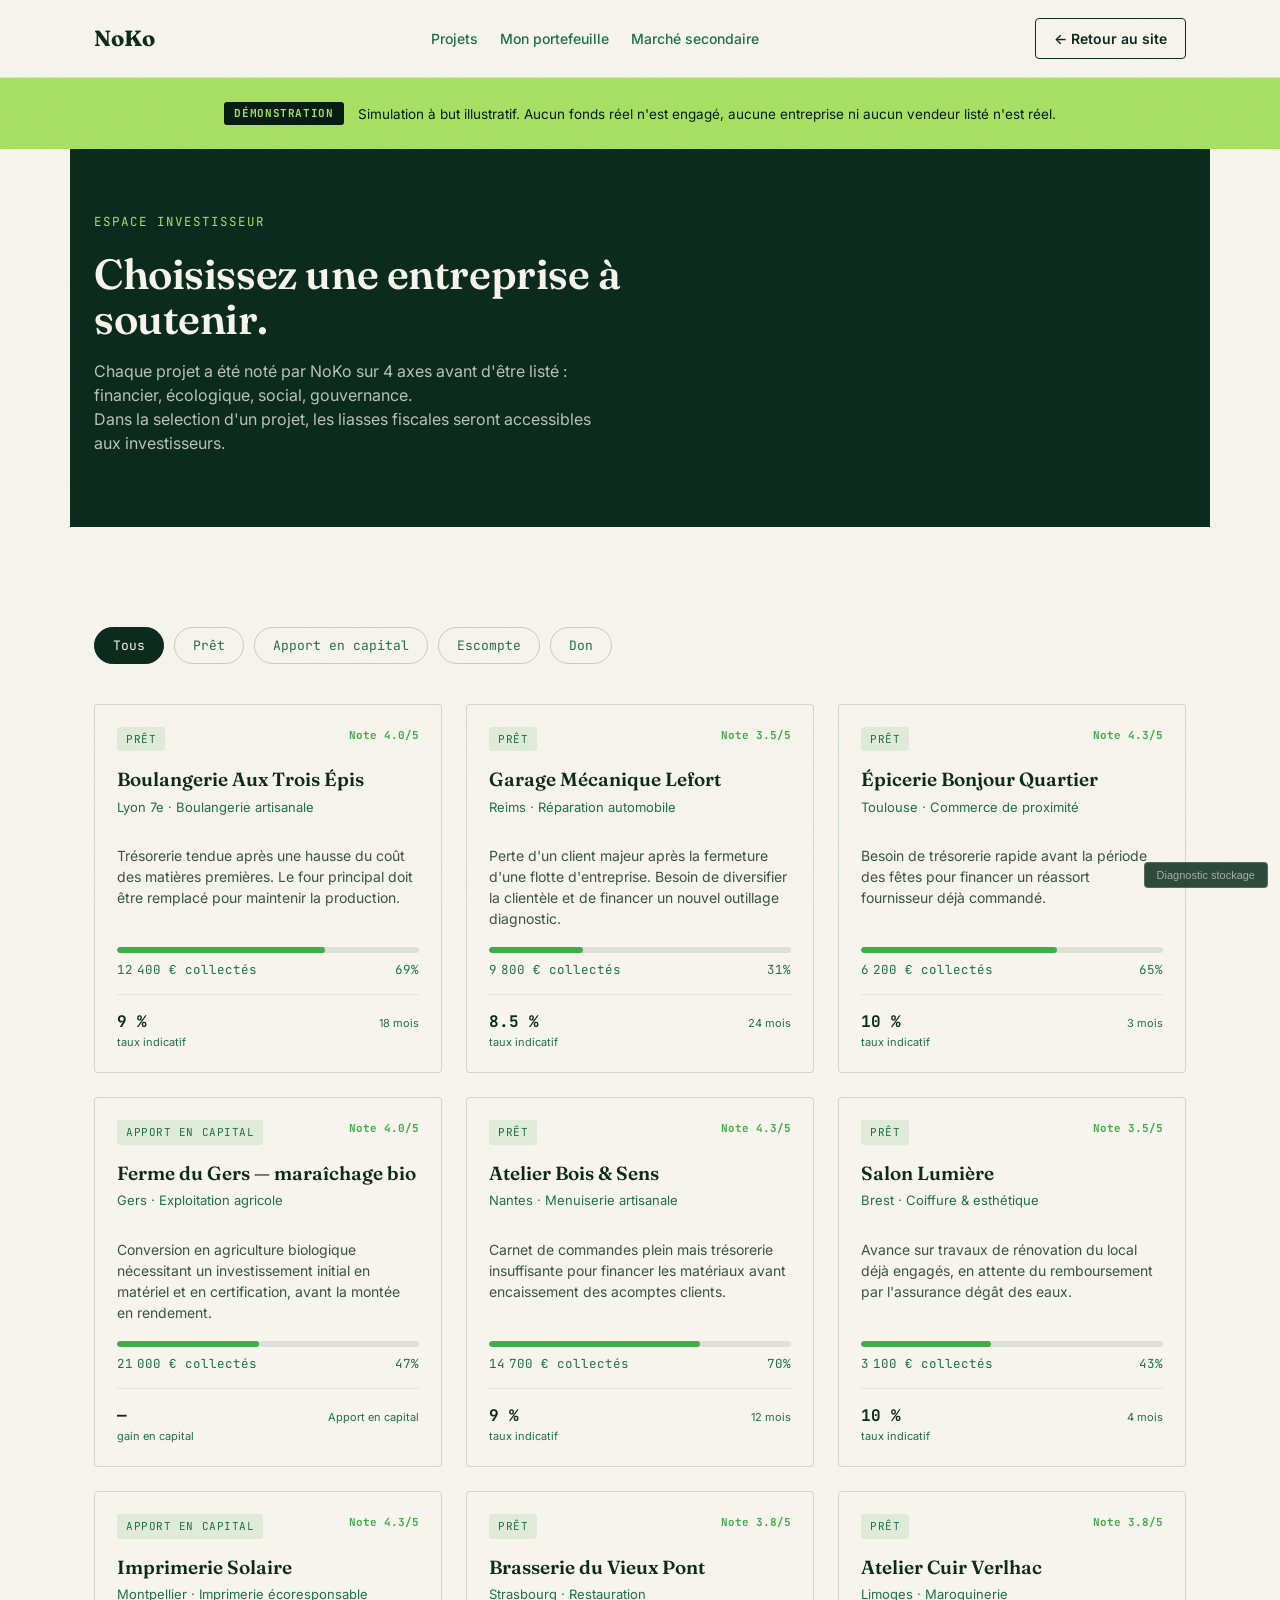
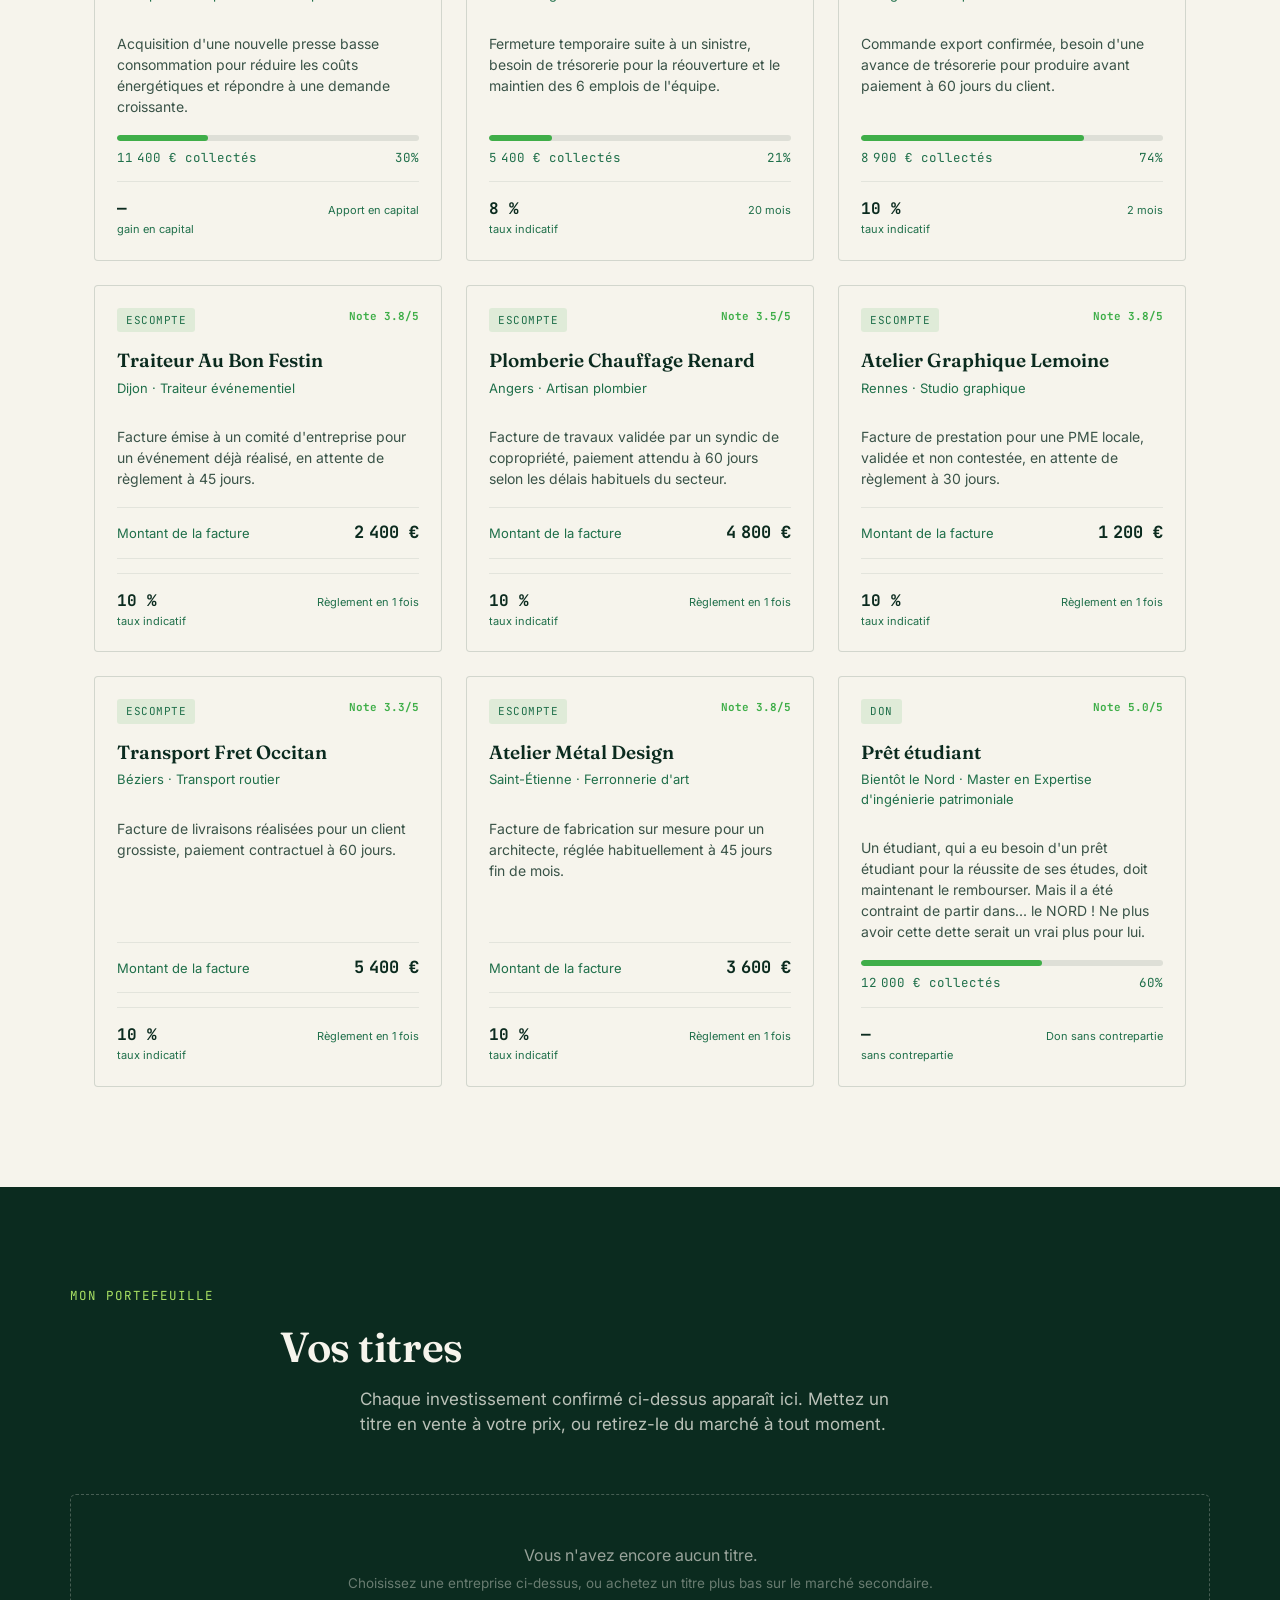
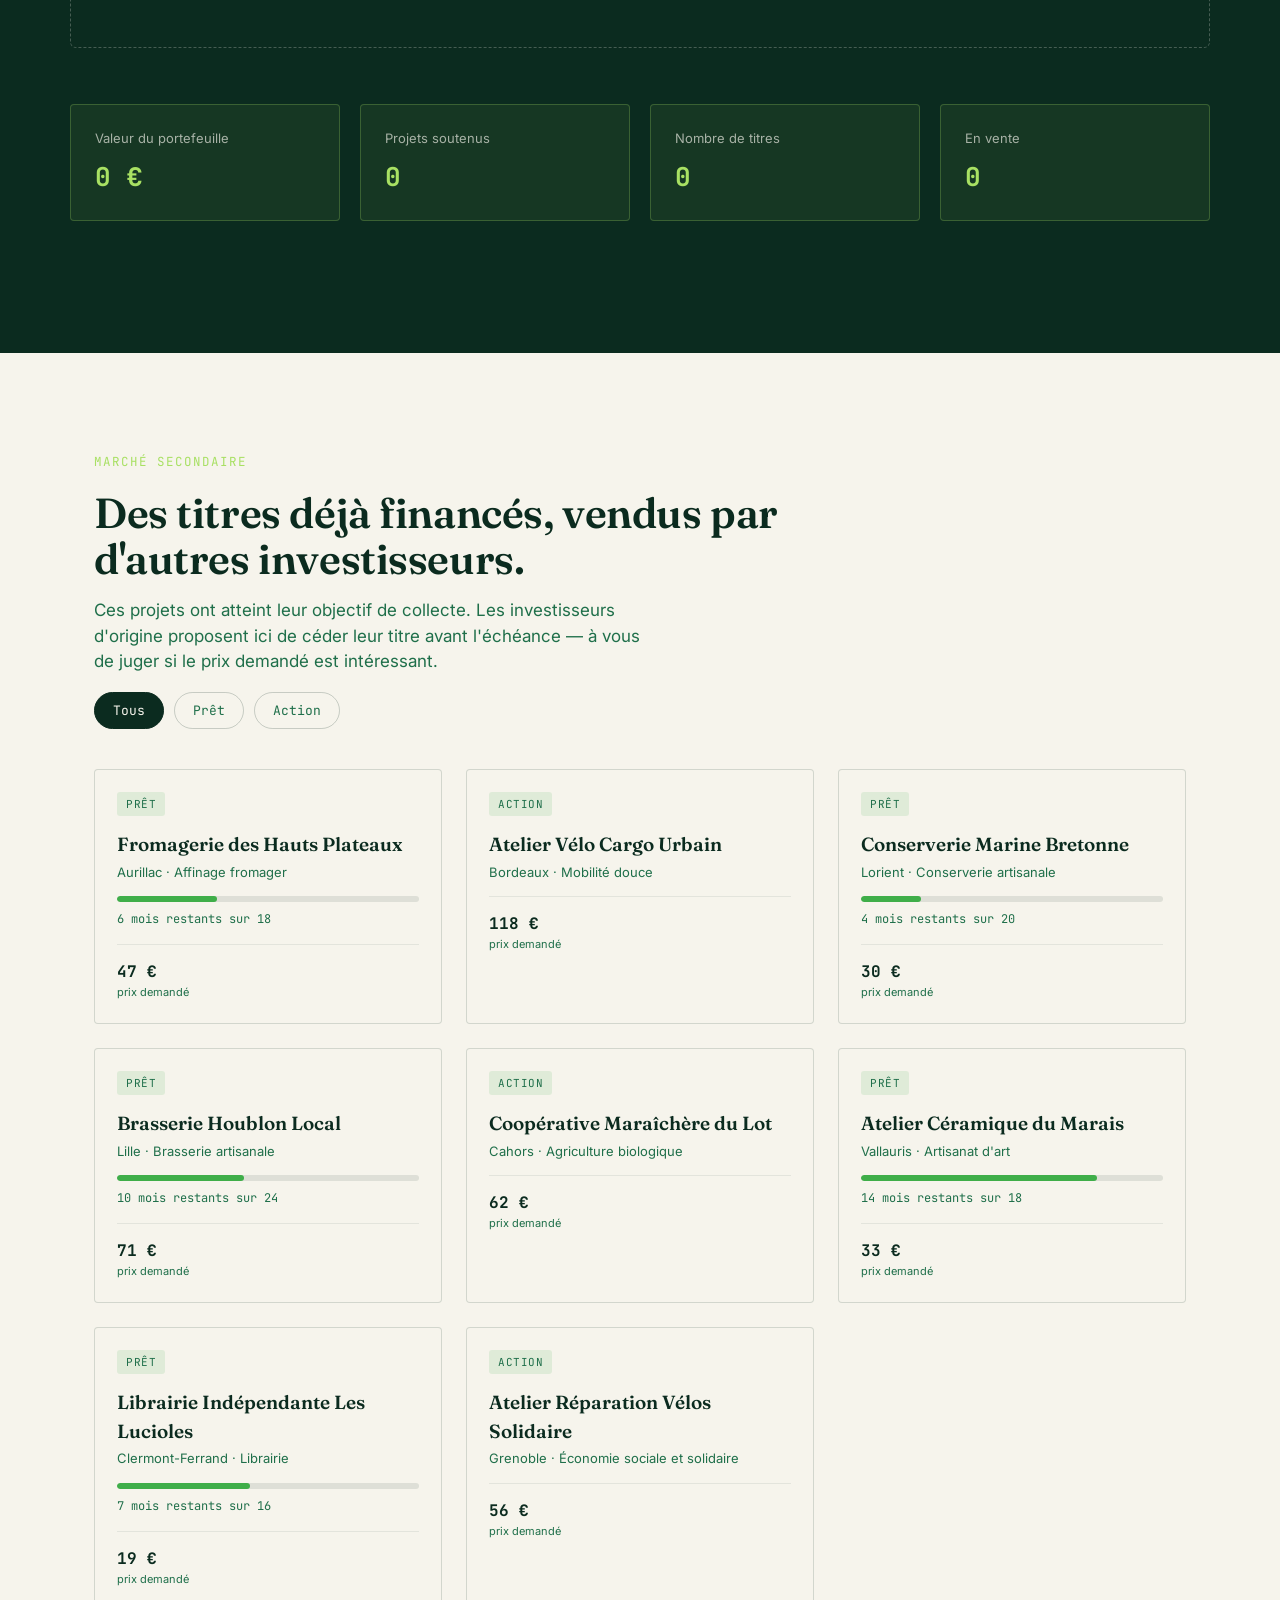
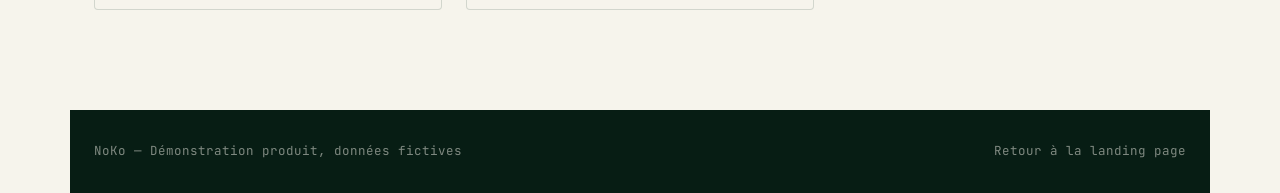
==== commit c9611656: "Renommage 'Titres detenus' en 'Projets soutenus' (nombre de projets distincts). Ajout tuile 'Nombre " ====
--- a/demo/index.html
+++ b/demo/index.html
@@ -80,8 +80,12 @@
         <span class="summary-value" id="holdings-total">0 €</span>
       </div>
       <div class="summary-card">
-        <span class="summary-label">Titres détenus</span>
+        <span class="summary-label">Projets soutenus</span>
         <span class="summary-value" id="holdings-count">0</span>
+      </div>
+      <div class="summary-card">
+        <span class="summary-label">Nombre de titres</span>
+        <span class="summary-value" id="holdings-titres">0</span>
       </div>
       <div class="summary-card">
         <span class="summary-label">En vente</span>
--- a/style.css
+++ b/style.css
@@ -381,6 +381,30 @@
 .persona-role{ font-family: var(--font-mono); font-size: 12.5px; color: var(--green-mid); }
 .persona-card p{ margin: 0; font-size: 15px; color: var(--forest); opacity: 0.85; }
 
+.testimonial-video-wrap{
+  margin-top: 40px;
+  display: flex; flex-direction: column; align-items: center;
+}
+.testimonial-eyebrow{
+  font-family: var(--font-mono); font-size: 12.5px; letter-spacing: 0.06em; text-transform: uppercase;
+  color: var(--green-mid); margin-bottom: 16px;
+}
+.testimonial-video-frame{
+  position: relative;
+  width: 100%; max-width: 480px;
+  aspect-ratio: 9 / 16;
+  max-height: 75vh;
+  border-radius: 16px;
+  overflow: hidden;
+  box-shadow: 0 16px 48px rgba(11,43,31,0.22);
+  border: 1px solid rgba(11,43,31,0.1);
+}
+.testimonial-video-frame iframe{
+  position: absolute; inset: 0;
+  width: 100%; height: 100%;
+  border: none;
+}
+
 /* ============================================
    CHIFFRES
    ============================================ */
--- a/demo/demo.css
+++ b/demo/demo.css
@@ -151,7 +151,26 @@
   font-family: var(--font-mono); font-weight: 700; font-size: 22px; color: var(--forest);
   min-width: 80px; text-align: right;
 }
-.invest-presets{ display: flex; gap: 8px; margin: 14px 0 24px; }
+.invest-presets{ display: flex; gap: 8px; margin: 14px 0 16px; }
+
+.invest-custom-row{ margin-bottom: 24px; }
+.invest-custom-label{
+  display: block; font-family: var(--font-mono); font-size: 12px;
+  color: var(--green-mid); margin-bottom: 8px;
+}
+.invest-custom-input-wrap{
+  display: flex; align-items: center; gap: 8px;
+  max-width: 160px;
+}
+.invest-custom-input-wrap input[type="number"]{
+  flex: 1; font-family: var(--font-mono); font-size: 15px; font-weight: 600;
+  border: 1.5px solid rgba(11,43,31,0.2); border-radius: 4px;
+  padding: 9px 12px; color: var(--forest);
+  background: var(--cream-dim);
+}
+.invest-custom-input-wrap input[type="number"]:focus{ outline: none; border-color: var(--green-vivid); }
+.invest-custom-input-wrap input[type="number"]::placeholder{ color: rgba(11,43,31,0.35); }
+.invest-custom-suffix{ font-family: var(--font-mono); font-size: 14px; color: var(--green-mid); }
 .preset-btn{
   font-family: var(--font-mono); font-size: 13px;
   padding: 6px 14px; border-radius: 100px;
@@ -192,7 +211,7 @@
 .portfolio-empty-sub{ font-size: 13.5px; color: rgba(246,244,236,0.4); }
 
 .portfolio-summary{
-  display: grid; grid-template-columns: repeat(3, 1fr); gap: 20px;
+  display: grid; grid-template-columns: repeat(4, 1fr); gap: 20px;
   margin-top: 56px; margin-bottom: 32px;
 }
 .summary-card{
@@ -204,6 +223,9 @@
 .summary-label{ font-size: 13px; color: rgba(246,244,236,0.65); }
 .summary-value{ font-family: var(--font-mono); font-weight: 700; font-size: 26px; color: var(--green-acid); }
 
+@media (max-width: 900px){
+  .portfolio-summary{ grid-template-columns: repeat(2, 1fr); }
+}
 @media (max-width: 760px){
   .portfolio-summary{ grid-template-columns: 1fr; }
 }
